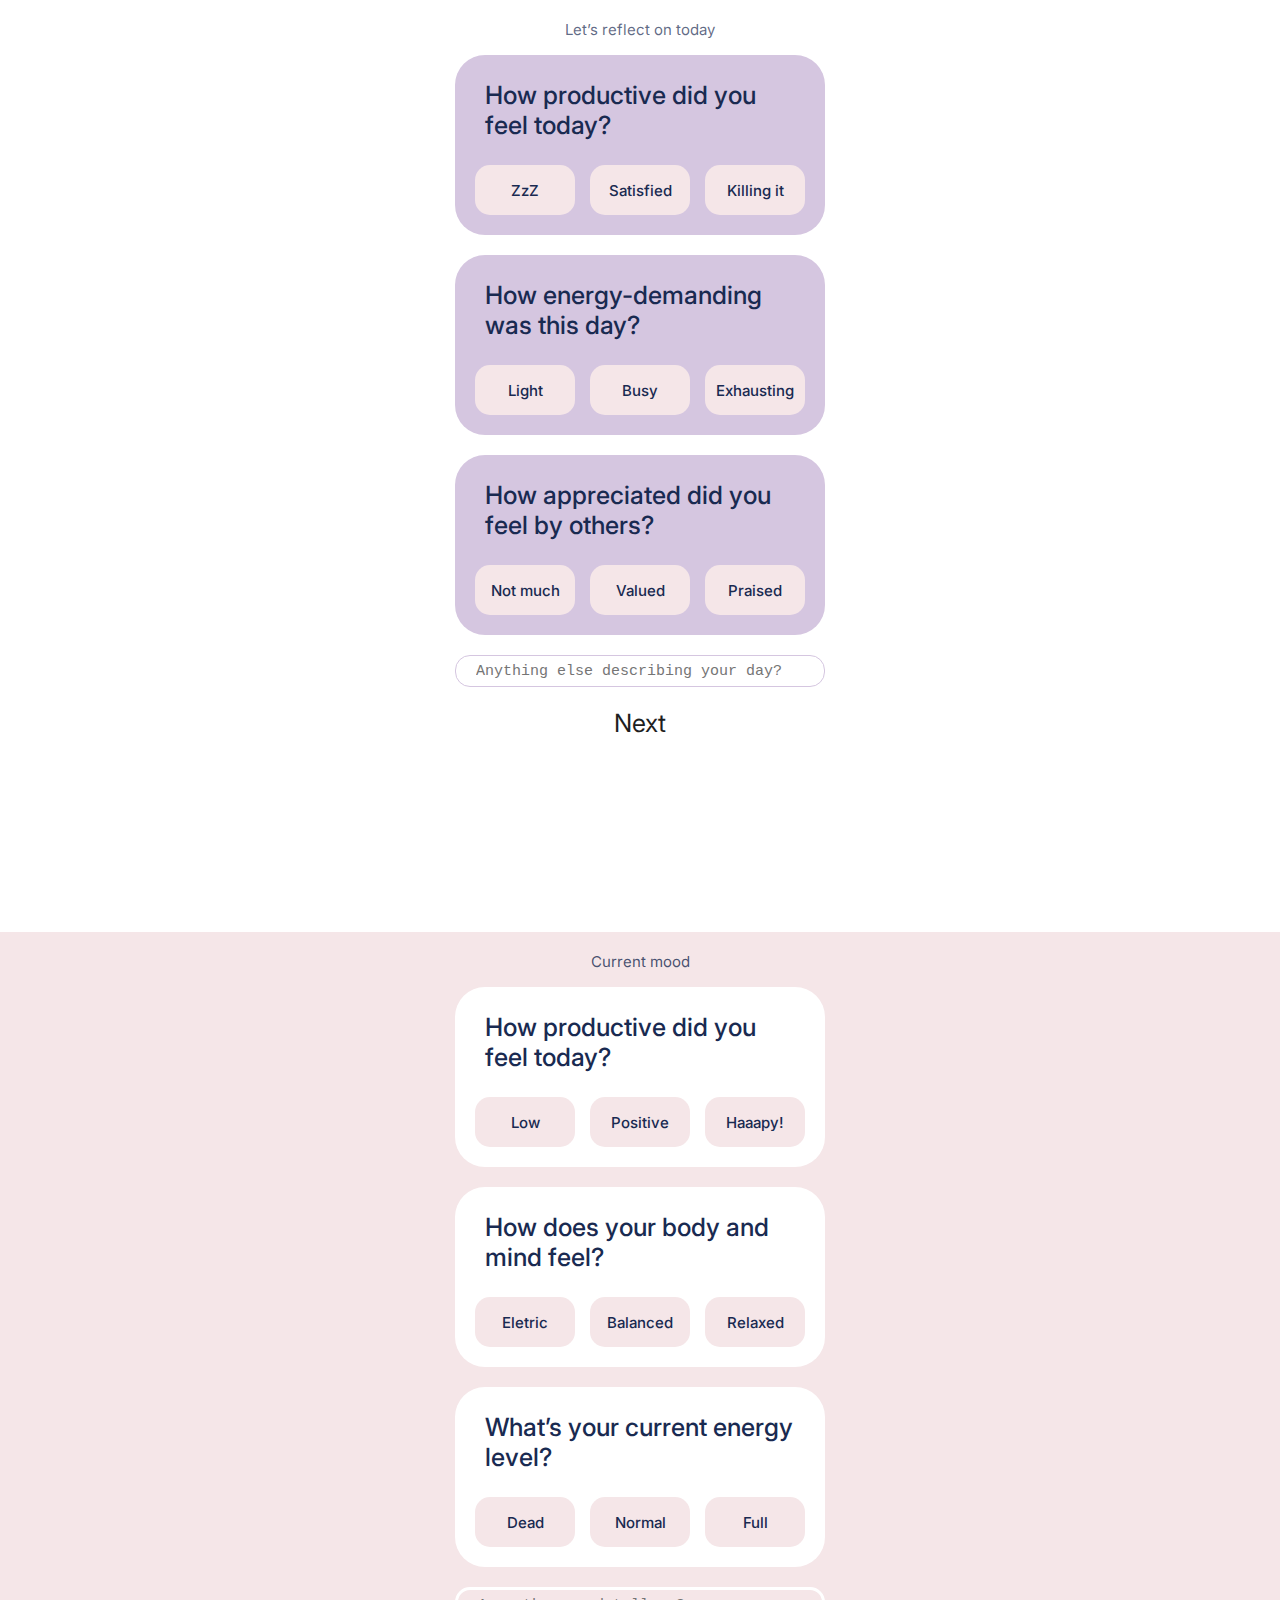
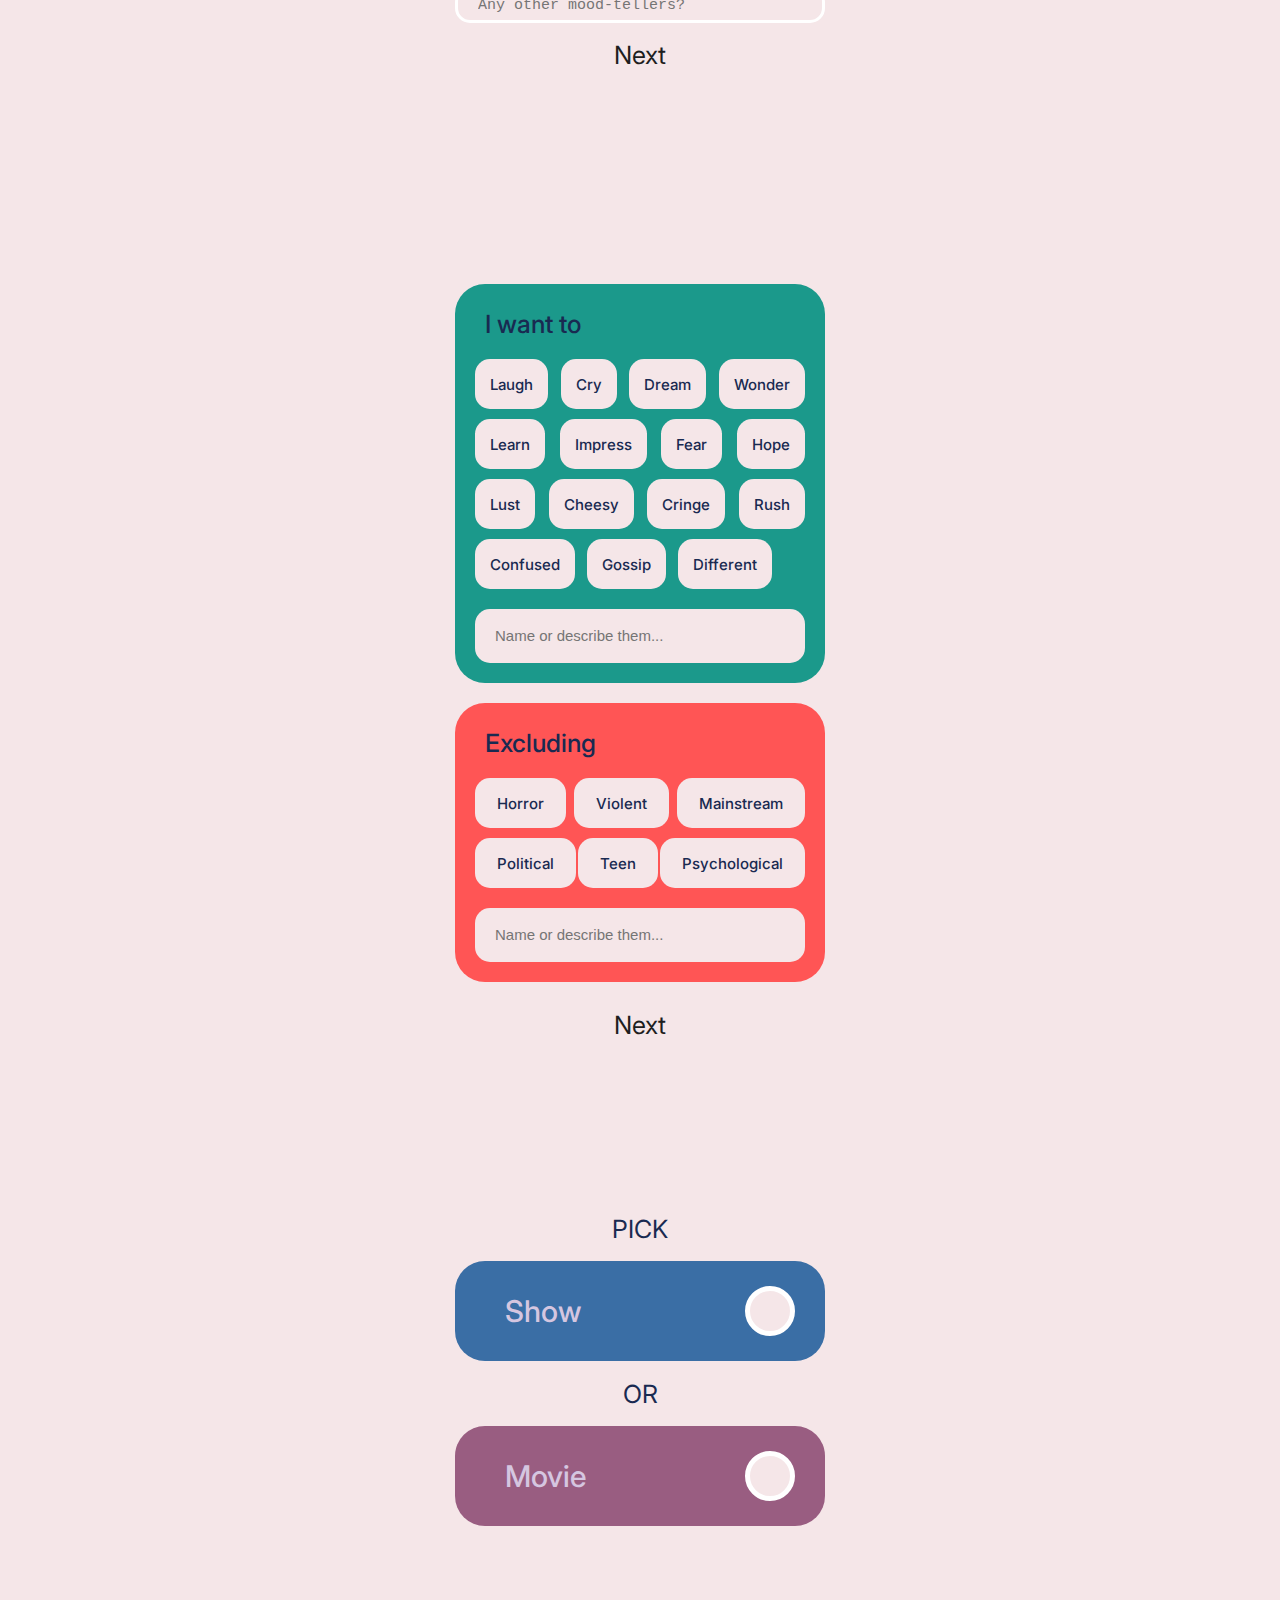
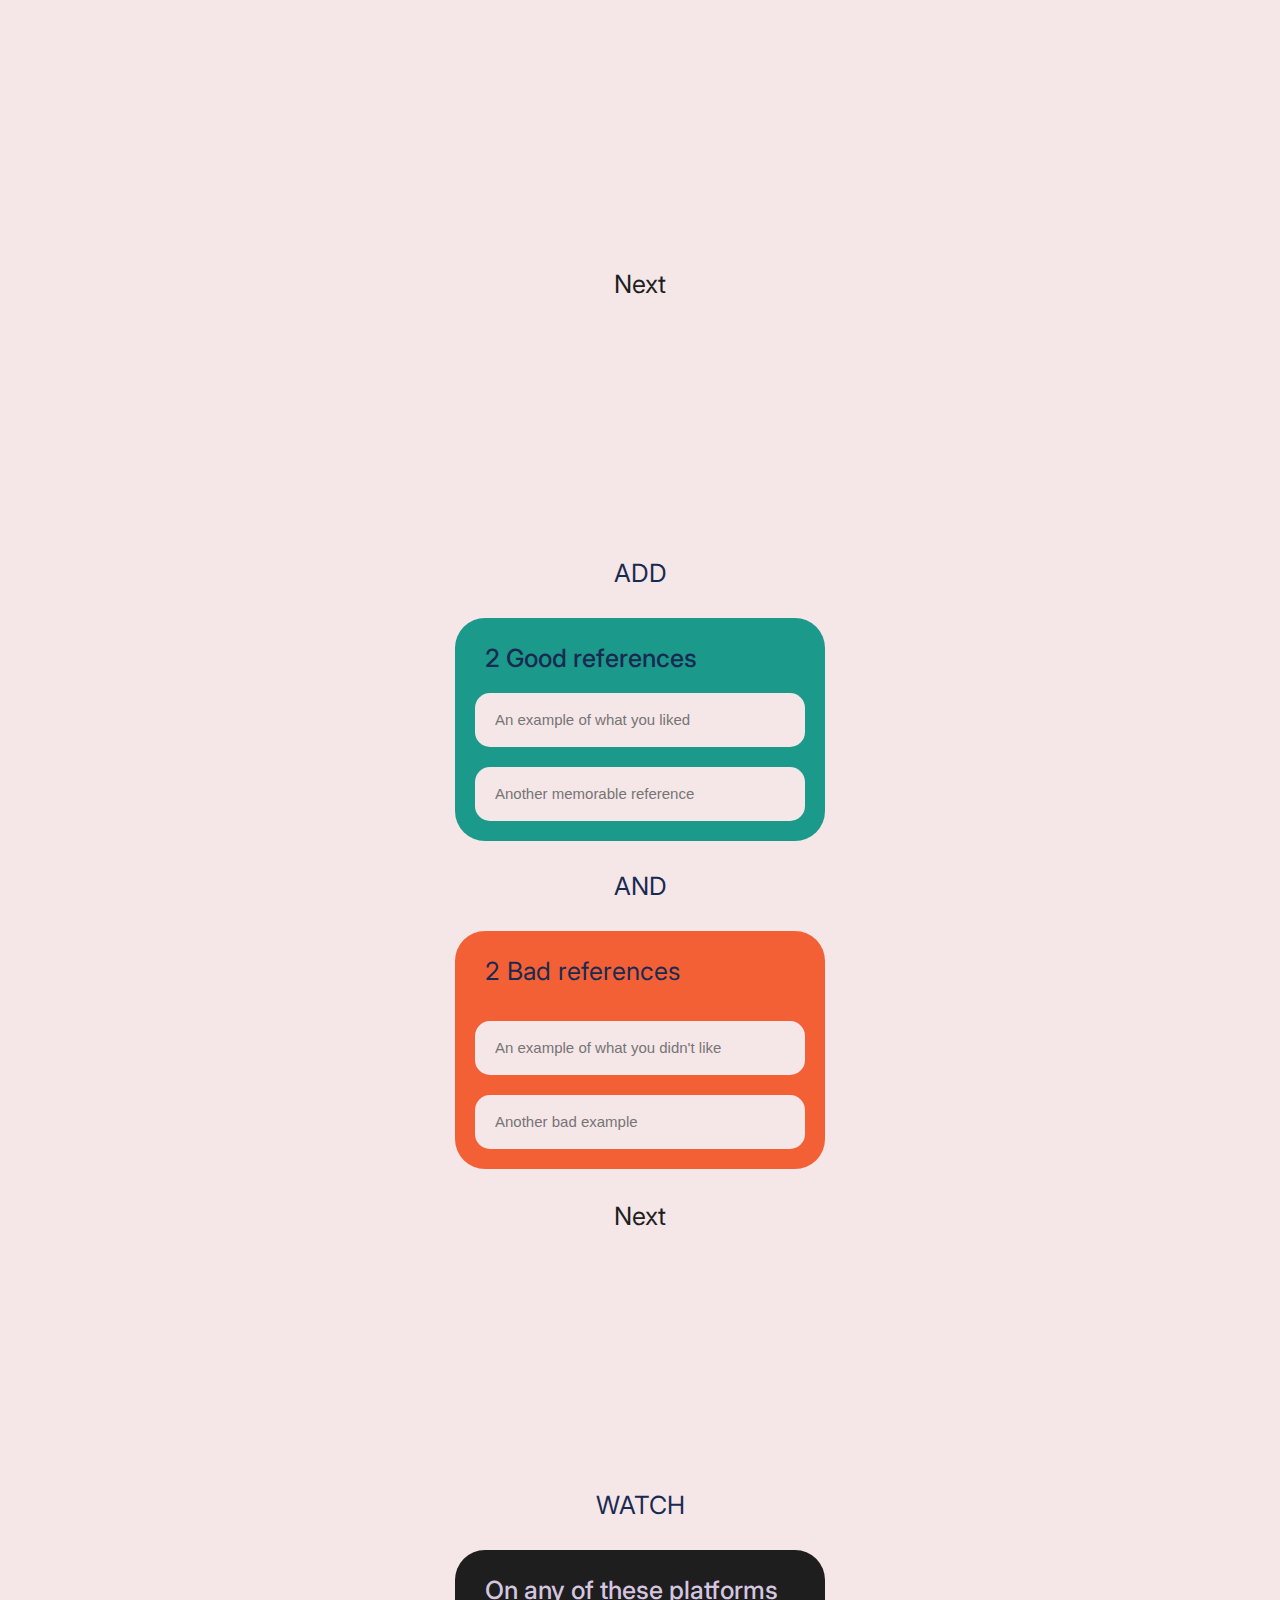
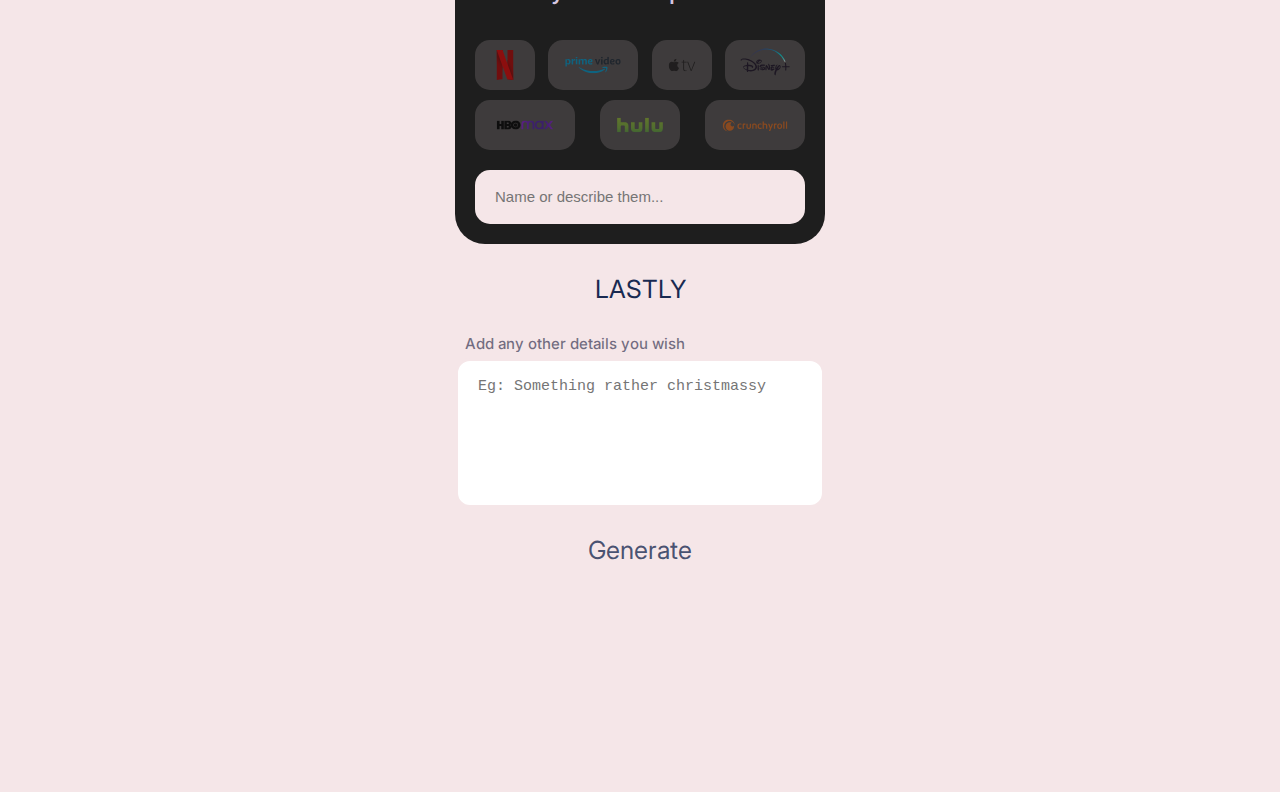
==== es/index.html @ 20874553 "es ver" ====
<!DOCTYPE html>
<html>
<head>
  	<meta charset="utf-8">
  	<meta name="viewport" content="initial-scale=1, width=device-width">
  	
  	<link rel="stylesheet"  href="./index.css" />
  	<link rel="stylesheet" href="https://fonts.googleapis.com/css2?family=Inter:wght@400;500&display=swap" />
  	
  	
  	
</head>
<body>
  	
  	<div class="step1" id="step1" >
    		<div class="topheader">
      			<div class="topheader-child">
      			</div>
      			<div class="slider">
        				<div class="mood">Let’s reflect on today</div>
      			</div>
    		</div>
    		<div class="main">
      			<div class="questioncard1">
        				<div class="question">
          					<div class="questionbutton">How productive did you feel today?</div>
        				</div>
        				<div class="options">
          					<div class="button1-parent">
            						<div class="button1">
              							<div class="text">ZzZ</div>
            						</div>
            						<div class="button1">
              							<div class="text">Satisfied</div>
            						</div>
            						<div class="button1">
              							<div class="text">Killing it</div>
            						</div>
          					</div>
        				</div>
      			</div>
      			<div class="questioncard1">
        				<div class="question">
          					<div class="questionbutton">How energy-demanding was this day?</div>
        				</div>
        				<div class="options">
          					<div class="button1-parent">
            						<div class="button1">
              							<div class="text">Light</div>
            						</div>
            						<div class="button1">
              							<div class="text">Busy</div>
            						</div>
            						<div class="button1">
              							<div class="text">Exhausting</div>
            						</div>
          					</div>
        				</div>
      			</div>
      			<div class="questioncard1">
        				<div class="question">
          					<div class="questionbutton">How appreciated did you feel by others?</div>
        				</div>
        				<div class="options">
          					<div class="button1-parent">
            						<div class="button1">
              							<div class="text">Not much</div>
            						</div>
            						<div class="button1">
              							<div class="text">Valued</div>
            						</div>
            						<div class="button1">
              							<div class="text">Praised</div>
            						</div>
          					</div>
        				</div>
      			</div>
      			<div class="textbox">
					<textarea class="text3" placeholder="Anything else describing your day?"></textarea>
    </div>
    		</div>
    		<div class="next">
      			<div class="next1">Next</div>
    		</div>
  	</div>
			

	<div class="step2" id="step2">
				  <div class="topheader">
						<div class="topheader-child">
						</div>
						<div class="slider">
							  <div class="mood">Current mood</div>
						</div>
				  </div>
				  <div class="main">
						<div class="questioncard2">
							  <div class="question">
									<div class="questionbutton">How productive did you feel today?</div>
							  </div>
							  <div class="options">
									<div class="button1-parent">
										  <div class="button1">
												<div class="text">Low</div>
										  </div>
										  <div class="button1">
												<div class="text">Positive</div>
										  </div>
										  <div class="button1">
												<div class="text">Haaapy!</div>
										  </div>
									</div>
							  </div>
						</div>
						<div class="questioncard2">
							  <div class="question">
									<div class="questionbutton">How does your body and mind feel?</div>
							  </div>
							  <div class="options">
									<div class="button1-parent">
										  <div class="button1">
												<div class="text">Eletric</div>
										  </div>
										  <div class="button1">
												<div class="text">Balanced</div>
										  </div>
										  <div class="button1">
												<div class="text">Relaxed</div>
										  </div>
									</div>
							  </div>
						</div>
						<div class="questioncard2">
							  <div class="question">
									<div class="questionbutton">What’s your current energy level?</div>
							  </div>
							  <div class="options">
									<div class="button1-parent">
										  <div class="button1">
												<div class="text">Dead</div>
										  </div>
										  <div class="button1">
												<div class="text">Normal</div>
										  </div>
										  <div class="button1">
												<div class="text">Full</div>
										  </div>
									</div>
							  </div>
						</div>
						<div class="textbox2">
							<textarea class="text3" placeholder="Any other mood-tellers?"></textarea>
						</div>
								</div>
								<div class="next">
									  <div class="next1">Next</div>
								</div>
						  </div>

				  
 <div class="step3" id="step3">
						
						<div class="main">
							  <div class="labelcard">
									<div class="question">
										  <div class="tagstitle">I want to</div>
									</div>
									<div class="options">
										  <div class="labels">
												<div class="row1">
													  <div class="tag">
															<div class="text">Laugh</div>
													  </div>
													  <div class="tag">
															<div class="text">Cry</div>
													  </div>
													  <div class="tag">
															<div class="text">Dream</div>
													  </div>
													  <div class="tag">
															<div class="text">Wonder</div>
													  </div>
												</div>
												<div class="row1">
													  <div class="tag">
															<div class="text">Learn</div>
													  </div>
													  <div class="tag">
															<div class="text">Impress</div>
													  </div>
													  <div class="tag">
															<div class="text">Fear</div>
													  </div>
													  <div class="tag">
															<div class="text">Hope</div>
													  </div>
												</div>
												<div class="row1">
													  <div class="tag">
															<div class="text">Lust</div>
													  </div>
													  <div class="tag">
															<div class="text">Cheesy</div>
													  </div>
													  <div class="tag">
															<div class="text">Cringe</div>
													  </div>
													  <div class="tag">
															<div class="text">Rush</div>
													  </div>
												</div>
												<div class="row4">
													  <div class="tag">
															<div class="text">Confused</div>
													  </div>
													  <div class="tag">
															<div class="text">Gossip</div>
													  </div>
													  <div class="tag">
															<div class="text">Different</div>
													  </div>
												</div>
										  </div>
										  <div class="textbox3">
												<div class="r11">
													<input class="text3" type="text" placeholder="Name or describe them...">
												
												</div>
										  </div>
									</div>
							  </div>
							  <div class="labelcardexcluding">
									<div class="question">
										  <div class="tagstitle">Excluding</div>
									</div>
									<div class="options">
										  <div class="labels">
												<div class="row1">
													  <div class="tag2">
															<div class="text">Horror</div>
													  </div>
													  <div class="tag2">
															<div class="text">Violent</div>
													  </div>
													  <div class="tag2">
															<div class="text">Mainstream</div>
													  </div>
												</div>
												<div class="row1">
													  <div class="tag2">
															<div class="text">Political</div>
													  </div>
													  <div class="tag2">
															<div class="text">Teen</div>
													  </div>
													  <div class="tag2">
															<div class="text">Psychological</div>
													  </div>
												</div>
										  </div>
										  <div class="textbox3">
												<div class="r11">
													<input class="text3" type="text" placeholder="Name or describe them...">
												</div>
										  </div>
									</div>
							  </div>
						</div>
						<div class="next">
							  <div class="next1">Next</div>
						</div>
				  </div>
<div class="step4" id="step4" >
							 
							  <div class="main">
									<div class="pick">
										  <div class="pick1">PICK</div>
									</div>
									<div class="radiocard">
										  <div class="question">
												<div class="show-wrapper">
													  <div class="show">Show</div>
												</div>
												<div class="radio-show">
												</div>
										  </div>
										  <div class="options-show">
												<div class="labels">
													  <div class="tag-parent">
															<div class="tag">
																  <div class="text">~20 min episodes</div>
															</div>
															<div class="tag">
																  <div class="text">miniseries</div>
															</div>
															<div class="tag">
																  <div class="text">new</div>
															</div>
													  </div>
													  <div class="tag-parent">
															<div class="tag">
																  <div class="text">+3 seasons</div>
															</div>
															<div class="tag">
																  <div class="text">ended</div>
															</div>
															<div class="tag">
																  <div class="text">~1h episodes</div>
															</div>
													  </div>
												</div>
												
												<div class="textbox3">
													  <div class="r11">
														<input class="text3" type="text" placeholder="Other Show characteristics...">
													  </div>
												</div>
										  </div>
									</div>
									<div class="pick">
										  <div class="pick1">OR</div>
									</div>
									<div class="radiocard1">
										  <div class="question">
												<div class="show-wrapper">
													  <div class="show">Movie</div>
												</div>
												<div class="radio-movie">
												</div>
										  </div>
										  <div class="options-movie">
												<div class="labels">
													  <div class="tag-parent">
															<div class="tag">
																  <div class="text">~1h</div>
															</div>
															<div class="tag">
																  <div class="text">~2h</div>
															</div>
															<div class="tag">
																  <div class="text">Blockbuster</div>
															</div>
															<div class="tag">
																  <div class="text">Award</div>
															</div>
													  </div>
													  <div class="tag-parent">
															<div class="tag">
																  <div class="text">New</div>
															</div>
															<div class="tag">
																  <div class="text">Theatre</div>
															</div>
															<div class="tag">
																  <div class="text">Indie</div>
															</div>
															<div class="tag">
																  <div class="text">Animation</div>
															</div>
													  </div>
												</div>
												<div class="textbox3">
													  <div class="r11">
														<input class="text3" type="text" placeholder="Other Movie characteristics...">
													  </div>
												</div>
										  </div>
									</div>
							  </div>
							  <div class="next">
								<div class="next1">Next</div>
						  </div>
						</div>
						
 <div class="step5" id="step5" >
									
									<div class="main">
										  <div class="and">
												<div class="add">ADD</div>
										  </div>
										  <div class="labelcard">
												<div class="question">
													  <div class="good-references">2 Good references</div>
												</div>
												<div class="options">
													  <div class="textbox3">
															<div class="r11">
																<input class="text3" type="text" placeholder="An example of what you liked">
															</div>
													  </div>
													  <div class="textbox3">
															<div class="r11">
																<input class="text3" type="text" placeholder="Another memorable reference">
															</div>
													  </div>
												</div>
										  </div>
										  <div class="and">
												<div class="add">AND</div>
										  </div>
										  <div class="labelcard1">
												<div class="question">
													  <div class="bad-references">2 Bad references</div>
												</div>
												<div class="options">
													  <div class="textbox3">
															<div class="r11">
																<input class="text3" type="text" placeholder="An example of what you didn't like">
															</div>
													  </div>
													  <div class="textbox3">
															<div class="r11">
																<input class="text3" type="text" placeholder="Another bad example">
															</div>
													  </div>
												</div>
										  </div>
									</div>
									<div class="next">
										  <div class="next1">Next</div>
									</div>
							  </div>

									
									<div class="step6" id="step6" >
										  
										  <div class="main">
												<div class="watch">
													  <div class="lastly">WATCH</div>
												</div>
												<div class="labelcardplatform">
													  <div class="question">
															<div class="on-any-of">On any of these platforms</div>
													  </div>
													  <div class="options">
															<div class="labels">
																  <div class="row1">
																		<div class="tagplatform">
																			  <img class="netflix-logo-icon-1" alt="netflix" src="./components/netflix-logo-icon1.svg">
																			  
																		</div>
																		<div class="tagplatform">
																			  <img class="amazon-prime-video-1-1-icon" alt="amazon prime video" src="./components/amazon-prime-video-1.svg">
																			  
																		</div>
																		<div class="tagplatform">
																			  <img class="apple-tv-1-icon" alt="apple tv" src="./components/apple-tv1.svg">
																			  
																		</div>
																		<div class="tagplatform">
																			  <img class="disney-1-1-icon" alt="disney +" src="./components/disney--1.svg">
																			  
																		</div>
																  </div>
																  <div class="row1">
																		<div class="tagplatform">
																			  <img class="hbo-max-logo-1-1-icon" alt="hbo max" src="./components/hbo-max-logo-1.svg">
																			  
																		</div>
																		<div class="tagplatform">
																			  <img class="hulu-1-icon" alt="hulu" src="./components/hulu1.svg">
																			  
																		</div>
																		<div class="tagplatform">
																			  <img class="crunchyroll-1-1-icon" alt="crunchyroll" src="./components/crunchyroll-11.svg">
																			  
																		</div>
																  </div>
															</div>
															<div class="textbox3">
																  <div class="r11">
																	<input class="text3" type="text" placeholder="Name or describe them...">
																  </div>
															</div>
													  </div>
												</div>
												<div class="watch">
													  <div class="lastly">LASTLY</div>
												</div>
												<div class="openbox">
													  <div class="add-any-other-details-you-wish-wrapper">
															<div class="on-any-of">Add any other details you wish</div>
													  </div>
													  <div class="textboxplatform">
														<textarea class="text3" placeholder="Eg: Something rather christmassy but not childish..."></textarea>
    </div>
												</div>
										  </div>
										  <div class="gen">
												<div class="generate">Generate</div>
										  </div>
									</div>

										  
										  <div class="step7" id="step7" >
												<div class="next">
													  <div class="restart">Restart</div>
												</div>
												<div class="mainresult">
													<div class="resultcard1">
														<div class="titlelabel">
															<div class="titletext1">Loading...</div>
															<div class="delete">
																<div class="delete-x">X</div>
															</div>
														</div>
														<div class="contentresult">
															<!-- Your content here -->
															<div class="options">
																<div class="textboxresult">
																	<div class="summary">
																		<div class="summarytext1">
																			Loading...
																		</div>
																	</div>
																</div>
															</div>
															<div class="keepandnext-parent">
																<div class="keepandnext">
																	<div class="keep-next">Keep & Next</div>
																</div>
																<div class="deleteandnext">
																	<div class="delete-next">Discard & Next</div>
																</div>
															</div>
														</div>
													</div>
													  <div class="resultcard1">
														<div class="titlelabel">
															<div class="titletext2">The Office</div>
															<div class="delete">
																<div class="delete-x">X</div>
															</div>
														</div>
														<div class="contentresult">
															<!-- Your content here -->
															<div class="options">
																<div class="textboxresult">
																	<div class="summary">
																		<div class="summarytext2">
																			If you enjoy character-driven comedy with awkward humor, *The Office* is for you. With its eccentric boss, quirky coworkers, and relatable office antics, it blends cringeworthy moments with heartwarming relationships, perfect for fans of dry, witty humor.
																		</div>
																	</div>
																</div>
															</div>
															<div class="keepandnext-parent">
																<div class="keepandnext">
																	<div class="keep-next">Keep & Next</div>
																</div>
																<div class="deleteandnext">
																	<div class="delete-next">Discard & Next</div>
																</div>
															</div>
														</div>
													</div>
													
													<div class="resultcard1">
														<div class="titlelabel">
															<div class="titletext3">The Office</div>
															<div class="delete">
																<div class="delete-x">X</div>
															</div>
														</div>
														<div class="contentresult">
															<!-- Your content here -->
															<div class="options">
																<div class="textboxresult">
																	<div class="summary">
																		<div class="summarytext3">
																			If you enjoy character-driven comedy with awkward humor, *The Office* is for you. With its eccentric boss, quirky coworkers, and relatable office antics, it blends cringeworthy moments with heartwarming relationships, perfect for fans of dry, witty humor.
																		</div>
																	</div>
																</div>
															</div>
															<div class="keepandnext-parent">
																<div class="keepandnext">
																	<div class="keep-next">Keep & Next</div>
																</div>
																<div class="deleteandnext">
																	<div class="delete-next">Discard & Next</div>
																</div>
															</div>
														</div>
													</div>
													
													<div class="resultcard1">
														<div class="titlelabel">
															<div class="titletext4">The Office</div>
															<div class="delete">
																<div class="delete-x">X</div>
															</div>
														</div>
														<div class="contentresult">
															<!-- Your content here -->
															<div class="options">
																<div class="textboxresult">
																	<div class="summary">
																		<div class="summarytext5">
																			If you enjoy character-driven comedy with awkward humor, *The Office* is for you. With its eccentric boss, quirky coworkers, and relatable office antics, it blends cringeworthy moments with heartwarming relationships, perfect for fans of dry, witty humor.
																		</div>
																	</div>
																</div>
															</div>
															<div class="keepandnext-parent">
																<div class="keepandnext">
																	<div class="keep-next">Keep & Next</div>
																</div>
																<div class="deleteandnext">
																	<div class="delete-next">Discard & Next</div>
																</div>
															</div>
														</div>
													</div>
													
													<div class="resultcard1">
														<div class="titlelabel">
															<div class="titletext6">The Office</div>
															<div class="delete">
																<div class="delete-x">X</div>
															</div>
														</div>
														<div class="contentresult">
															<!-- Your content here -->
															<div class="options">
																<div class="textboxresult">
																	<div class="summary">
																		<div class="summarytext6">
																			If you enjoy character-driven comedy with awkward humor, *The Office* is for you. With its eccentric boss, quirky coworkers, and relatable office antics, it blends cringeworthy moments with heartwarming relationships, perfect for fans of dry, witty humor.
																		</div>
																	</div>
																</div>
															</div>
															<div class="keepandnext-parent">
																<div class="keepandnext">
																	<div class="keep-next">Keep & Next</div>
																</div>
																<div class="deleteandnext">
																	<div class="delete-next">Discard & Next</div>
																</div>
															</div>
														</div>
													</div>
													
										  
										  
										  
										  
									
			 <!-- Display captured inputs -->
				
									
							  
							  
			 <script>
				let selectedText = ''; // Variable to store the user's last choice
				
				// Get all buttons with the class 'button1'
				const buttonscapture = document.querySelectorAll('.button1');
				
				// Loop through each button and add a click event listener
				buttonscapture.forEach(button => {
					button.addEventListener('click', function() {
						// Capture the text inside the 'text' div of the clicked button
						selectedText = button.querySelector('.text').innerText;
		
						// Provide immediate feedback (optional)
						console.log(`Button clicked: ${selectedText}`);
					});
				});
		
				// Add event listener for the "Generate" button (id="generate")
				document.getElementById('generate').addEventListener('click', function() {
					// Display the captured text when the user clicks "Generate"
					if (selectedText) {
						document.getElementById('capturedText').innerText = `You selected: ${selectedText}`;
						console.log(`User submitted: ${selectedText}`);
					} else {
						document.getElementById('capturedText').innerText = `No selection made.`;
					}
				});
			</script>						  
</body>
<script src="./index.js">
	</script>
  
  
</html>
---- es/index.css ----
.topheader-child {
    align-self: stretch;
    position: relative;
    height: 0px;
}
.mood {
    position: relative;
    line-height: 20px;
}
.slider {
    align-self: stretch;
    display: flex;
    flex-direction: column;
    align-items: center;
    justify-content: center;
}
.topheader {
    align-self: stretch;
    display: flex;
    flex-direction: column;
    align-items: flex-start;
    justify-content: flex-start;
    gap: 0px;
    font-size: 15px;
}
.questionbutton {
    flex: 1;
    position: relative;
    font-weight: 500;
}
.question {
    align-self: stretch;
    display: flex;
    flex-direction: row;
    align-items: center;
    justify-content: flex-start;
    padding: 0px 10px;
}
.text {
    position: relative;
    font-weight: 500;
}
.button1 {
    width: 100px;
    border-radius: 15px;
    background-color: #f9f8fd;
    height: 50px;
    display: flex;
    flex-direction: row;
    align-items: center;
    justify-content: center;
    padding: 5px;
    box-sizing: border-box;
}

.text {
    position: relative;
    font-weight: 500;
}
.button1.property-1active {
    width: 100px;
    position: relative;
    border-radius: 15px;
    background-color: #192a51;
    height: 50px;
    display: flex;
    flex-direction: row;
    align-items: center;
    justify-content: center;
    padding: 5px;
    box-sizing: border-box;
    text-align: left;
    font-size: 15px;
    color: #f9f8fd;
    font-family: Inter;
}


.button1-parent {
    align-self: stretch;
    display: flex;
    flex-direction: row;
    align-items: flex-start;
    justify-content: space-between;
}

.questioncard1 {
    width: 370px;
    border-radius: 30px;
    background-color: #d5c6e0;
    height: 180px;
    display: flex;
    flex-direction: column;
    align-items: center;
    justify-content: center;
    padding: 0px 20px;
    box-sizing: border-box;
    gap: 20px;
}
.textbox {
    width: 370px;
    border-radius: 15px;
    border: 1.5px solid #d5c6e0;
    box-sizing: border-box;
    display: flex;
    flex-direction: row;
    align-items: center;
    justify-content: flex-start;
    padding: 5px 20px;
    font-size: 15px;
    color: rgba(25, 42, 81, 0.7);
}

.textbox.property-1active {
    width: 100%;
    position: relative;
    border-radius: 15px;
    border: 1.5px solid #192a51;
    box-sizing: border-box;
    display: flex;
    flex-direction: row;
    align-items: center;
    justify-content: flex-start;
    padding: 15px 20px;
    text-align: left;
    font-size: 15px;
    color: #192a51;
    font-family: Inter;
}

.main {
    align-self: stretch;
    display: flex;
    flex-direction: column;
    align-items: center;
    justify-content: flex-start;
    gap: 20px;
    min-height: 650px;
    color: #192a51;
}
.next1 {
    align-self: stretch;
    position: relative;
    display: flex;
    align-items: center;
    justify-content: center;
    height: 25px;
    flex-shrink: 0;
}
.next {
    align-self: stretch;
    height: 25px;
    display: flex;
    flex-direction: column;
    align-items: center;
    justify-content: center;
    text-align: center;
    color: #1e1e1e;
}
.step1 {
    width: 100%;
    position: relative;
    background-color: #fff;
    height: 932px;
    overflow: hidden;
    flex-shrink: 0;
    display: flex;
    flex-direction: column;
    align-items: center;
    justify-content: flex-start;
    padding: 20px;
    box-sizing: border-box;
    gap: 5px;
    text-align: left;
    font-size: 25px;
    color: rgba(25, 42, 81, 0.7);
    font-family: Inter;
}

.slider {
    align-self: stretch;
    display: flex;
    flex-direction: column;
    align-items: center;
    justify-content: center;
}
.topheader {
    align-self: stretch;
    display: flex;
    flex-direction: column;
    align-items: flex-start;
    justify-content: flex-start;
    gap: 0px;
    font-size: 15px;
}
.questionbutton {
    flex: 1;
    position: relative;
    font-weight: 500;
}
.question {
    align-self: stretch;
    display: flex;
    flex-direction: row;
    align-items: center;
    justify-content: flex-start;
    padding: 0px 10px;
}
.text {
    position: relative;
    font-weight: 500;
}
.button1 {
    width: 100px;
    border-radius: 15px;
    background-color: #f5e6e8;
    height: 50px;
    display: flex;
    flex-direction: row;
    align-items: center;
    justify-content: center;
    padding: 5px;
    box-sizing: border-box;
}
.button1-parent {
    align-self: stretch;
    display: flex;
    flex-direction: row;
    align-items: flex-start;
    justify-content: space-between;
}
.options {
    align-self: stretch;
    display: flex;
    flex-direction: column;
    align-items: center;
    justify-content: flex-start;
    font-size: 15px;
    color: #1e1e1e;
}
.questioncard2 {
    width: 370px;
    border-radius: 30px;
    background-color: #fff;
    height: 180px;
    display: flex;
    flex-direction: column;
    align-items: center;
    justify-content: center;
    padding: 0px 20px;
    box-sizing: border-box;
    gap: 20px;
}
.textbox2 {
    width: 370px;
    border-radius: 15px;
    border: 3px solid #fff;
    box-sizing: border-box;
    display: flex;
    flex-direction: row;
    align-items: center;
    justify-content: flex-start;
    padding: 5px 20px;
    font-size: 15px;
    color: rgba(25, 42, 81, 0.8);
}


.step2 {
    width: 100%;
    position: relative;
    background-color: #f5e6e8;
    height: 932px;
    overflow: hidden;
    flex-shrink: 0;
    display: flex;
    flex-direction: column;
    align-items: center;
    justify-content: flex-start;
    padding: 20px;
    box-sizing: border-box;
    gap: 5px;
    text-align: left;
    font-size: 25px;
    width: 100%;
    position: relative;
    color: rgba(25, 42, 81, 0.8);
    font-family: Inter;
}

.topheader {
    align-self: stretch;
    height: 50px;
    display: flex;
    flex-direction: column;
    align-items: flex-start;
    justify-content: flex-start;
}
.tagstitle {
    flex: 1;
    position: relative;
    font-weight: 500;
}

.text3 {
    flex: 1;
    font-weight: 500;
    border: none; /* Remove border */
    background-color: transparent; /* Match background to container */
    padding: 0; /* Adjust padding */
    font-size: inherit; /* Inherit font size */
    color: inherit; /* Inherit text color */
    outline: none; /* Remove outline on focus */
    resize: none; /* Disable manual resizing */
    width: 100%; /* Full container width */
    height: 20px; /* Make textarea take full height */
    line-height: 1.5; /* Adjust line height */
    white-space: pre-wrap; /* Ensure text wraps */
    overflow: hidden; /* Hide scrollbars */
}
.question {
    align-self: stretch;
    display: flex;
    flex-direction: row;
    align-items: flex-start;
    justify-content: flex-start;
    padding: 5px 10px;
}
.cry {
    position: relative;
    font-weight: 500;
}
.tag {
    border-radius: 15px;
    background-color: #f5e6e8;
    height: 50px;
    display: flex;
    flex-direction: row;
    align-items: center;
    justify-content: center;
    padding: 5px 15px;
    box-sizing: border-box;
}

.cry {
    position: relative;
    font-weight: 500;
}
.tag.property-1active {
    position: relative;
    border-radius: 15px;
    background-color: #1d1128;
    height: 50px;
    display: flex;
    flex-direction: row;
    align-items: center;
    justify-content: center;
    padding: 5px 15px;
    box-sizing: border-box;
    text-align: left;
    font-size: 15px;
    color: #d5c6e0;
    font-family: Inter;
}

.row1 {
    align-self: stretch;
    display: flex;
    flex-direction: row;
    align-items: flex-start;
    justify-content: space-between;
}
.row4 {
    align-self: stretch;
    display: flex;
    flex-direction: row;
    align-items: flex-start;
    justify-content: flex-start;
    gap: 12px;
}
.labels {
    align-self: stretch;
    display: flex;
    flex-direction: column;
    align-items: flex-start;
    justify-content: flex-start;
    gap: 10px;
}
.r11 {
    flex: 1;
    border-radius: 15px;
    background-color: #f5e6e8;
    display: flex;
    flex-direction: row;
    align-items: center;
    justify-content: flex-start;
    padding: 17px 20px;
}
.textbox3 {
    width: 330px;
    display: flex;
    flex-direction: row;
    align-items: flex-start;
    justify-content: flex-start;
    color: #192a51;
}

.options {
    align-self: stretch;
    display: flex;
    flex-direction: column;
    align-items: center;
    justify-content: flex-start;
    gap: 30px;
    font-size: 15px;
    color: #1e1e1e;
}
.labelcard {
    width: 370px;
    border-radius: 30px;
    background-color: #5941a9;
    display: flex;
    flex-direction: column;
    align-items: center;
    justify-content: flex-start;
    padding: 20px;
    box-sizing: border-box;
    gap: 30px;
}

.tag2 {
    border-radius: 15px;
    background-color: #f5e6e8;
    height: 50px;
    display: flex;
    flex-direction: row;
    align-items: center;
    justify-content: center;
    padding: 5px 22px;
    box-sizing: border-box;
}

.tag2.property-1active {
    position: relative;
    border-radius: 15px;
    background-color: #1d1128;
    height: 50px;
    display: flex;
    flex-direction: row;
    align-items: center;
    justify-content: center;
    padding: 5px 22px;
    box-sizing: border-box;
    text-align: left;
    font-size: 15px;
    color: #d5c6e0;
    font-family: Inter;
}

.labelcard1 {
    width: 370px;
    border-radius: 30px;
    background-color: #ff5555;
    display: flex;
    flex-direction: column;
    align-items: center;
    justify-content: flex-start;
    padding: 20px;
    box-sizing: border-box;
    gap: 30px;
}

.labelcardexcluding {
    width: 370px;
    border-radius: 30px;
    background-color: #ff5555;
    display: flex;
    flex-direction: column;
    align-items: center;
    justify-content: flex-start;
    padding: 20px;
    box-sizing: border-box;
    gap: 15px;
}


.step3 {
    width: 100%;
    position: relative;
    background-color: #f5e6e8;
    height: 932px;
    overflow: hidden;
    flex-shrink: 0;
    display: flex;
    flex-direction: column;
    align-items: center;
    justify-content: flex-start;
    padding: 20px;
    box-sizing: border-box;
    gap: 30px;
    text-align: left;
    font-size: 25px;
    width: 100%;
    position: relative;
    color: rgba(25, 42, 81, 0.8);
    font-family: Inter;
}

.topheader {
    align-self: stretch;
    height: 50px;
    display: flex;
    flex-direction: column;
    align-items: center;
    justify-content: flex-start;
}
.pick1 {
    align-self: stretch;
    position: relative;
    display: flex;
    align-items: center;
    justify-content: center;
    height: 25px;
    flex-shrink: 0;
}
.pick {
    align-self: stretch;
    height: 25px;
    display: flex;
    flex-direction: column;
    align-items: center;
    justify-content: center;
}
.show {
    flex: 1;
    position: relative;
    font-weight: 500;
}
.show-wrapper {
    align-self: stretch;
    flex: 1;
    display: flex;
    flex-direction: row;
    align-items: center;
    justify-content: center;
    padding: 0px 20px;
}

.radio-show-clicked {
    width: 50px;
    border-radius: 360px;
    background-color: #17183b;
    border: 5px solid #fff;
    box-sizing: border-box;
    height: 50px;
}

.radio-show {
    width: 50px;
    position: relative;
    border-radius: 360px;
    background-color: #f5e6e8;
    border: 5px solid #fff;
    box-sizing: border-box;
    height: 50px;
    }
    
    .radio-movie {
        width: 50px;
        position: relative;
        border-radius: 360px;
        background-color: #f5e6e8;
        border: 5px solid #fff;
        box-sizing: border-box;
        height: 50px;
        }
    
.radio-movie-clicked {
    width: 50px;
    border-radius: 360px;
    background-color: #17183b;
    border: 5px solid #fff;
    box-sizing: border-box;
    height: 50px;
}
.radio {
    width: 50px;
    position: relative;
    border-radius: 360px;
    background-color: #f5e6e8;
    border: 5px solid #fff;
    box-sizing: border-box;
    height: 50px;
    }



.options-show {
    align-self: center;
    display: flex;
    flex-direction: column;
    align-items: center;
    justify-content: flex-start;
    font-size: 15px;
    color: #1e1e1e;
    gap: 20px;
    
}




.options-movie {
    align-self: stretch;
    display: flex;
    flex-direction: column;
    align-items: center;
    justify-content: flex-start;
    font-size: 15px;
    color: #1e1e1e;
    gap: 20px
}
    
.options-show, .options-movie {
    display: none;
}

.question {
    align-self: stretch;
    display: flex;
    flex-direction: row;
    align-items: flex-start;
    justify-content: flex-start;
    padding: 5px 0px;
}
.text {
    position: relative;
    font-weight: 500;
}
.tag {
    border-radius: 15px;
    background-color: #f5e6e8;
    height: 50px;
    display: flex;
    flex-direction: row;
    align-items: center;
    justify-content: center;
    padding: 5px 15px;
    box-sizing: border-box;
}
.tag-parent {
    align-self: stretch;
    display: flex;
    flex-direction: row;
    align-items: flex-start;
    justify-content: space-between;
}
.labels {
    align-self: stretch;
    display: flex;
    flex-direction: column;
    align-items: flex-start;
    justify-content: flex-start;
    gap: 10px;
}
.r11 {
    flex: 1;
    border-radius: 15px;
    background-color: #f5e6e8;
    display: flex;
    flex-direction: row;
    align-items: center;
    justify-content: flex-start;
    padding: 17px 20px;
}

.options {
    align-self: stretch;
    display: flex;
    flex-direction: column;
    align-items: center;
    justify-content: flex-start;
    gap: 30px;
    font-size: 15px;
    color: #1e1e1e;
}
.radiocard {
    width: 370px;
    border-radius: 30px;
    background-color: #3a6ea5;
    display: flex;
    flex-direction: column;
    align-items: center;
    justify-content: flex-start;
    padding: 20px;
    box-sizing: border-box;
    gap: 15px;
    text-align: left;
    font-size: 30px;
    color: #d5c6e0;
}
.radiocard1 {
    width: 370px;
    border-radius: 30px;
    background: linear-gradient(#995d81, #995d81), rgba(153, 93, 129, 0.5);
    display: flex;
    flex-direction: column;
    align-items: center;
    justify-content: flex-start;
    padding: 20px;
    box-sizing: border-box;
    gap: 15px;
    text-align: left;
    font-size: 30px;
    color: #d5c6e0;
}


.step4 {
    width: 100%;
    position: relative;
    background-color: #f5e6e8;
    height: 932px;
    overflow: hidden;
    flex-shrink: 0;
    display: flex;
    flex-direction: column;
    align-items: center;
    justify-content: flex-start;
    padding: 20px;
    box-sizing: border-box;
    gap: 5px;
    text-align: left;
    font-size: 25px;
    width: 100%;
    position: relative;
    color: rgba(25, 42, 81, 0.8);
    font-family: Inter;
}


.topheader {
    align-self: stretch;
    height: 50px;
    display: flex;
    flex-direction: column;
    align-items: center;
    justify-content: flex-start;
}
.add {
    align-self: stretch;
    position: relative;
    display: flex;
    align-items: center;
    justify-content: center;
    height: 50px;
    flex-shrink: 0;
}
.and {
    align-self: stretch;
    height: 50px;
    display: flex;
    flex-direction: column;
    align-items: center;
    justify-content: center;
}
.good-references {
    flex: 1;
    position: relative;
    font-weight: 500;
}
.question {
    align-self: stretch;
    display: flex;
    flex-direction: row;
    align-items: flex-start;
    justify-content: flex-start;
    padding: 5px 10px;
}
.r11 {
    flex: 1;
    border-radius: 15px;
    background-color: #f5e6e8;
    display: flex;
    flex-direction: row;
    align-items: center;
    justify-content: flex-start;
    padding: 17px 20px;
}
.textbox-card {
    width: 330px;
    display: flex;
    flex-direction: row;
    align-items: flex-start;
    justify-content: flex-start;
}
.options {
    align-self: stretch;
    display: flex;
    flex-direction: column;
    align-items: center;
    justify-content: flex-start;
    gap: 15px;
    font-size: 15px;
}
.labelcard {
    width: 370px;
    border-radius: 30px;
    background-color: #1b998b;
    display: flex;
    flex-direction: column;
    align-items: center;
    justify-content: flex-start;
    padding: 20px;
    box-sizing: border-box;
    gap: 15px;
    text-align: left;
    color: #192a51;
}
.labelcard1 {
    width: 370px;
    border-radius: 30px;
    background-color: #f46036;
    display: flex;
    flex-direction: column;
    align-items: center;
    justify-content: flex-start;
    padding: 20px;
    box-sizing: border-box;
    gap: 30px;
    text-align: left;
    color: #192a51;
}

.step5 {
    width: 100%;
    position: relative;
    background-color: #f5e6e8;
    height: 932px;
    overflow: hidden;
    flex-shrink: 0;
    display: flex;
    flex-direction: column;
    align-items: center;
    justify-content: flex-start;
    padding: 20px;
    box-sizing: border-box;
    gap: 5px;
    text-align: left;
    font-size: 25px;
    width: 100%;
    position: relative;
    color: rgba(25, 42, 81, 0.8);
    font-family: Inter;
}

.topheader {
    align-self: stretch;
    height: 30px;
    display: flex;
    flex-direction: column;
    align-items: center;
    justify-content: flex-start;
}
.watch {
    align-self: stretch;
    height: 50px;
    display: flex;
    flex-direction: column;
    align-items: center;
    justify-content: center;
}
.on-any-of {
    flex: 1;
    position: relative;
    font-weight: 500;
}
.question {
    align-self: stretch;
    display: flex;
    flex-direction: row;
    align-items: flex-start;
    justify-content: flex-start;
    padding: 5px 10px;
}
.netflix-logo-icon-1 {
    width: 30px;
    position: relative;
    height: 30px;
    overflow: hidden;
    flex-shrink: 0;
}
.tagplatform-active {
    border-radius: 15px;
    background-color: #f5e6e8;
    height: 50px;
    display: flex;
    flex-direction: row;
    align-items: center;
    justify-content: center;
    padding: 5px 15px;
    box-sizing: border-box;
    
}
.amazon-prime-video-1-1-icon {
    width: 60px;
    position: relative;
    height: 18.5px;
    overflow: hidden;
    flex-shrink: 0;
}
.tagplatform {
    border-radius: 15px;
    background-color: rgba(245, 230, 232, 0.3);
    height: 50px;
    display: flex;
    flex-direction: row;
    align-items: center;
    justify-content: center;
    padding: 5px 15px;
    box-sizing: border-box;
    opacity: 0.5;
}
.apple-tv-1-icon {
    width: 30px;
    position: relative;
    height: 14.2px;
    overflow: hidden;
    flex-shrink: 0;
}
.disney-1-1-icon {
    width: 50px;
    position: relative;
    height: 35.8px;
    overflow: hidden;
    flex-shrink: 0;
}
.row1 {
    align-self: stretch;
    display: flex;
    flex-direction: row;
    align-items: flex-start;
    justify-content: space-between;
}
.hbo-max-logo-1-1-icon {
    width: 70px;
    position: relative;
    height: 10.8px;
    overflow: hidden;
    flex-shrink: 0;
}
.hulu-1-icon {
    width: 50px;
    position: relative;
    height: 16.5px;
    overflow: hidden;
    flex-shrink: 0;
}
.crunchyroll-1-1-icon {
    width: 70px;
    position: relative;
    height: 13px;
    overflow: hidden;
    flex-shrink: 0;
}
.labels {
    align-self: stretch;
    display: flex;
    flex-direction: column;
    align-items: flex-start;
    justify-content: flex-start;
    gap: 10px;
}
.r11 {
    flex: 1;
    border-radius: 15px;
    background-color: #f5e6e8;
    display: flex;
    flex-direction: row;
    align-items: center;
    justify-content: flex-start;
    padding: 17px 20px;
}

.options {
    align-self: stretch;
    display: flex;
    flex-direction: column;
    align-items: center;
    justify-content: flex-start;
    gap: 20px;
    font-size: 15px;
    color: #192a51;
}
.labelcardplatform {
    width: 370px;
    border-radius: 30px;
    background-color: #1e1e1e;
    display: flex;
    flex-direction: column;
    align-items: center;
    justify-content: flex-start;
    padding: 20px;
    box-sizing: border-box;
    gap: 30px;
    text-align: left;
    color: #d5c6e0;
}
.lastly {
    align-self: stretch;
    position: relative;
    display: flex;
    align-items: center;
    justify-content: center;
    height: 50px;
    flex-shrink: 0;
}
.add-any-other-details-you-wish-wrapper {
    align-self: stretch;
    display: flex;
    flex-direction: row;
    align-items: center;
    justify-content: center;
    padding: 0px 10px;
}
.textboxplatform {
    width: 100%;
    position: relative;
    border-radius: 15px;
    background-color: #fff;
    border: 3px solid #f5e6e8;
    box-sizing: border-box;
    display: flex;
    flex-direction: row;
    align-items: flex-start;
    justify-content: center;
    padding: 15px 20px;
    min-height: 150px;
    text-align: left;
    font-size: 15px;
    color: rgba(25, 42, 81, 0.8);
    font-family: Inter;
    }
.openbox {
    width: 370px;
    position: relative;
display: flex;
flex-direction: column;
align-items: center;
justify-content: flex-start;
gap: 5px;
text-align: left;
font-size: 15px;
color: rgba(23, 24, 59, 0.6);
font-family: Inter;
}

.step6 {
    width: 100%;
    position: relative;
    background-color: #f5e6e8;
    height: 932px;
    overflow: hidden;
    flex-shrink: 0;
    display: flex;
    flex-direction: column;
    align-items: center;
    justify-content: flex-start;
    padding: 20px;
    box-sizing: border-box;
    gap: 5px;
    text-align: left;
    font-size: 25px;
    width: 100%;
    position: relative;
    color: rgba(25, 42, 81, 0.8);
    font-family: Inter;
}

.restart {
  	align-self: stretch;
  	position: relative;
  	display: flex;
  	align-items: center;
  	justify-content: center;
  	height: 50px;
  	flex-shrink: 0;
}

.titletext {
  	flex: 1;
  	position: relative;
  	font-weight: 500;
}
.titletext1 {
    flex: 1;
    position: relative;
    font-weight: 500;
}
.titletext2 {
    flex: 1;
    position: relative;
    font-weight: 500;
}
.titletext3 {
    flex: 1;
    position: relative;
    font-weight: 500;
}
.titletext4 {
    flex: 1;
    position: relative;
    font-weight: 500;
}
.titletext5 {
    flex: 1;
    position: relative;
    font-weight: 500;
}
.titletext6 {
    flex: 1;
    position: relative;
    font-weight: 500;
}
.titlelabel {
  	align-self: stretch;
  	display: flex;
  	flex-direction: row;
  	align-items: center;
  	justify-content: flex-start;
}
.summary {
  	flex: 1;
  	border-radius: 15px;
  	background-color: #f5e6e8;
  	display: flex;
  	flex-direction: row;
  	align-items: center;
  	justify-content: flex-start;
  	padding: 17px 20px;
}

.textboxresult {
  	align-self: stretch;
  	display: flex;
  	flex-direction: row;
  	align-items: flex-start;
  	justify-content: flex-start;
}
.options {
  	align-self: stretch;
  	display: flex;
  	flex-direction: column;
  	align-items: center;
  	justify-content: flex-start;
}
.keep-next {
  	position: relative;
  	font-weight: 500;
}
.keepandnext {
  	border-radius: 15px;
  	background-color: #192a51;
  	height: 50px;
  	display: flex;
  	flex-direction: row;
  	align-items: center;
  	justify-content: center;
  	padding: 5px 30px;
  	box-sizing: border-box;
}
.deleteandnext {
  	border-radius: 15px;
  	background-color: #ff5555;
  	height: 50px;
  	display: flex;
  	flex-direction: row;
  	align-items: center;
  	justify-content: center;
  	padding: 5px 30px;
  	box-sizing: border-box;
  	color: #192b51;
}
.keepandnext-parent {
  	align-self: stretch;
  	display: flex;
  	flex-direction: row;
  	align-items: flex-start;
  	justify-content: space-between;
  	color: #d5c6e0;
}
.contentresult {
  	align-self: stretch;
  	display: flex;
  	flex-direction: column;
  	align-items: center;
  	justify-content: flex-start;
  	gap: 30px;
  	font-size: 15px;
  	color: #192a51;
}
.resultcard1 {
  	width: 370px;
  	border-radius: 30px;
  	background-color: #004e98;
  	display: flex;
  	flex-direction: column;
  	align-items: center;
  	justify-content: flex-start;
  	padding: 20px;
  	box-sizing: border-box;
  	gap: 30px;
}
.delete {
  	width: 38px;
  	border-radius: 180px;
  	background-color: #ff5555;
  	display: flex;
  	flex-direction: row;
  	align-items: center;
  	justify-content: center;
  	padding: 10px;
  	box-sizing: border-box;
  	font-size: 15px;
  	color: #192b51;
}

.mainresult {
  	align-self: stretch;
  	display: flex;
  	flex-direction: column;
  	align-items: center;
  	justify-content: flex-start;
  	gap: 30px;
  	min-height: 734px;
  	text-align: left;
  	color: #d5c6e0;
}
.step7 {
    width: 100%;
    position: relative;
    background-color: #f5e6e8;
    height: 932px;
    overflow: hidden;
    flex-shrink: 0;
    display: flex;
    flex-direction: column;
    align-items: center;
    justify-content: flex-start;
    padding: 20px;
    box-sizing: border-box;
    gap: 30px;
    text-align: left;
    font-size: 25px;
    width: 100%;
    position: relative;
    color: rgba(25, 42, 81, 0.8);
    font-family: Inter;
}

.step7 {
    display: none; /* Hidden by default */
}


.resultcard1 .contentresult {
    display: none;
}

.resultcard1:first-of-type .contentresult {
    display: flex;
}

/* Spinning animation */
.spin {
    border: 4px solid rgba(0, 0, 0, 0.1);
    border-left-color: #000;
    border-radius: 50%;
    width: 30px;
    height: 30px;
    animation: spin 8s linear infinite;
    display: inline-block;
}

@keyframes spin {
    from {
        transform: rotate(0deg);
    }
    to {
        transform: rotate(360deg);
    }
}
body {
    margin: 0px;
  }

/*/html, body {
    overflow: hidden;
  }
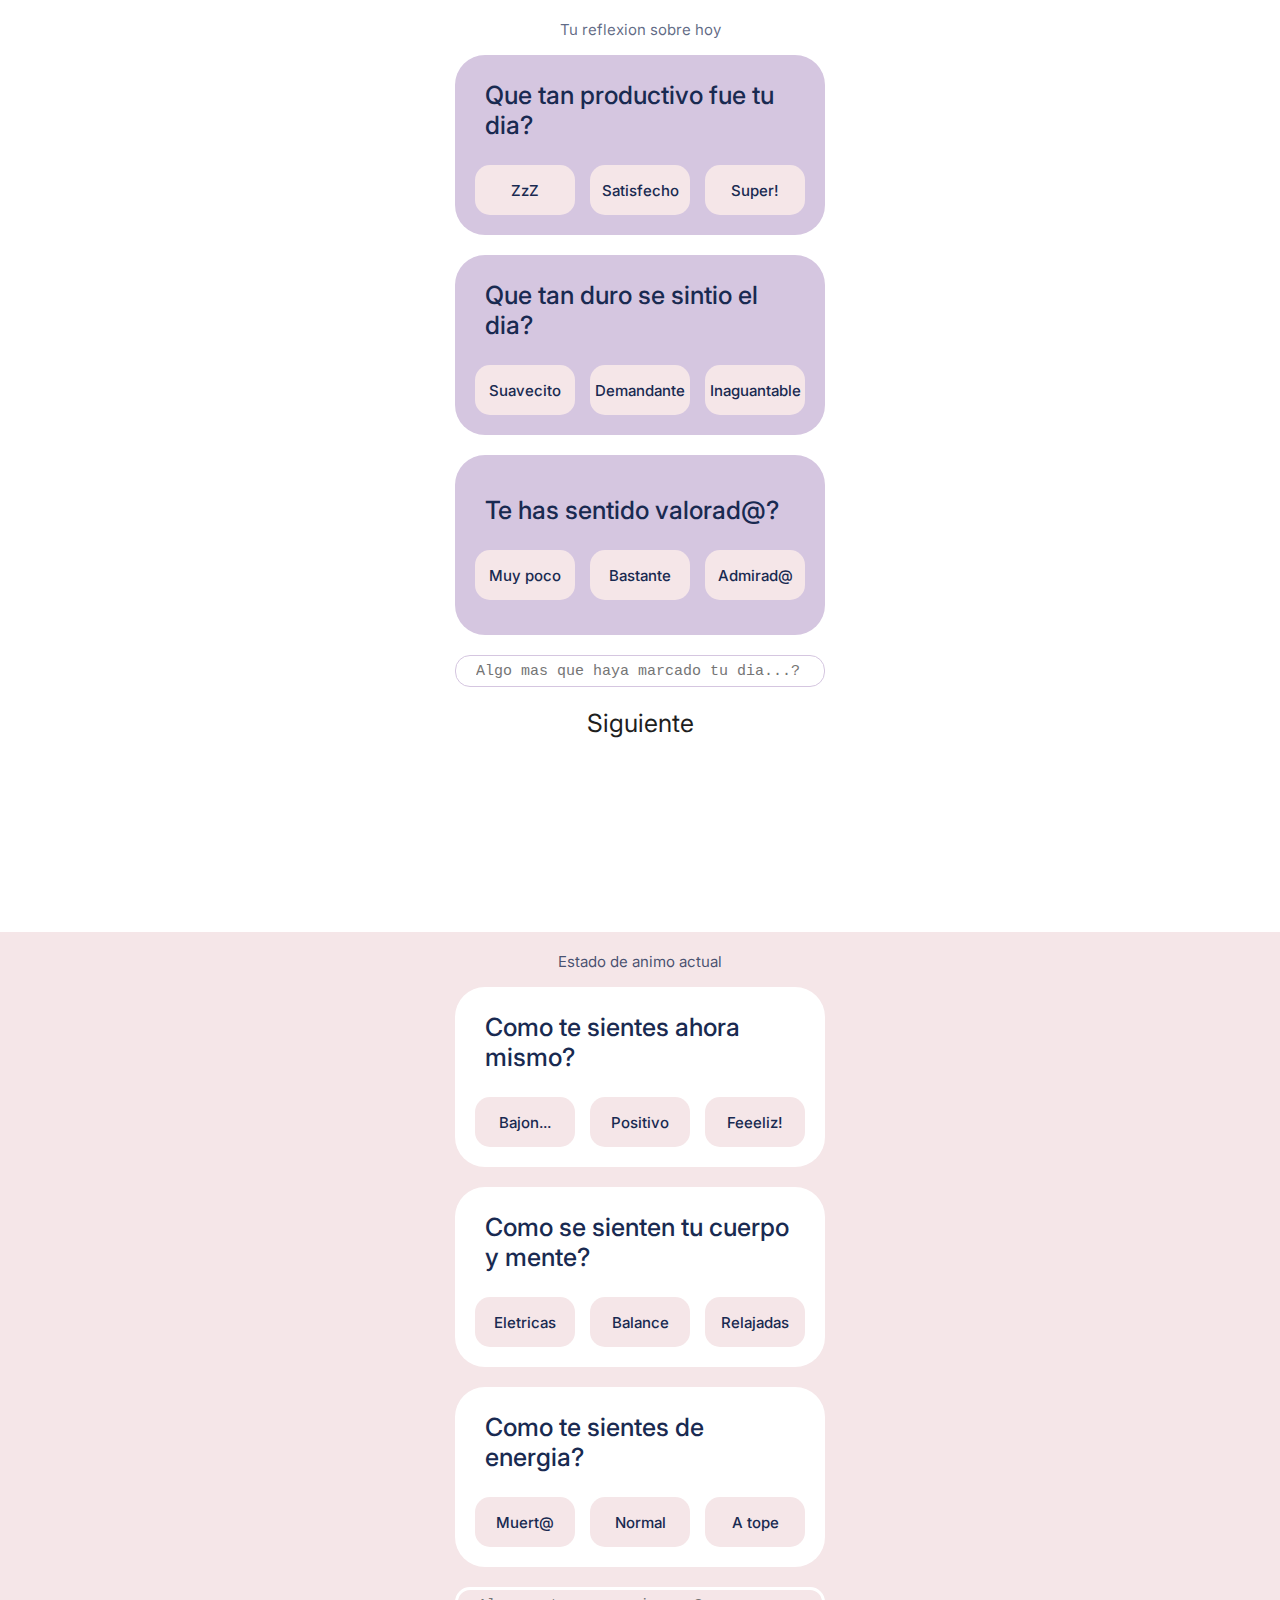
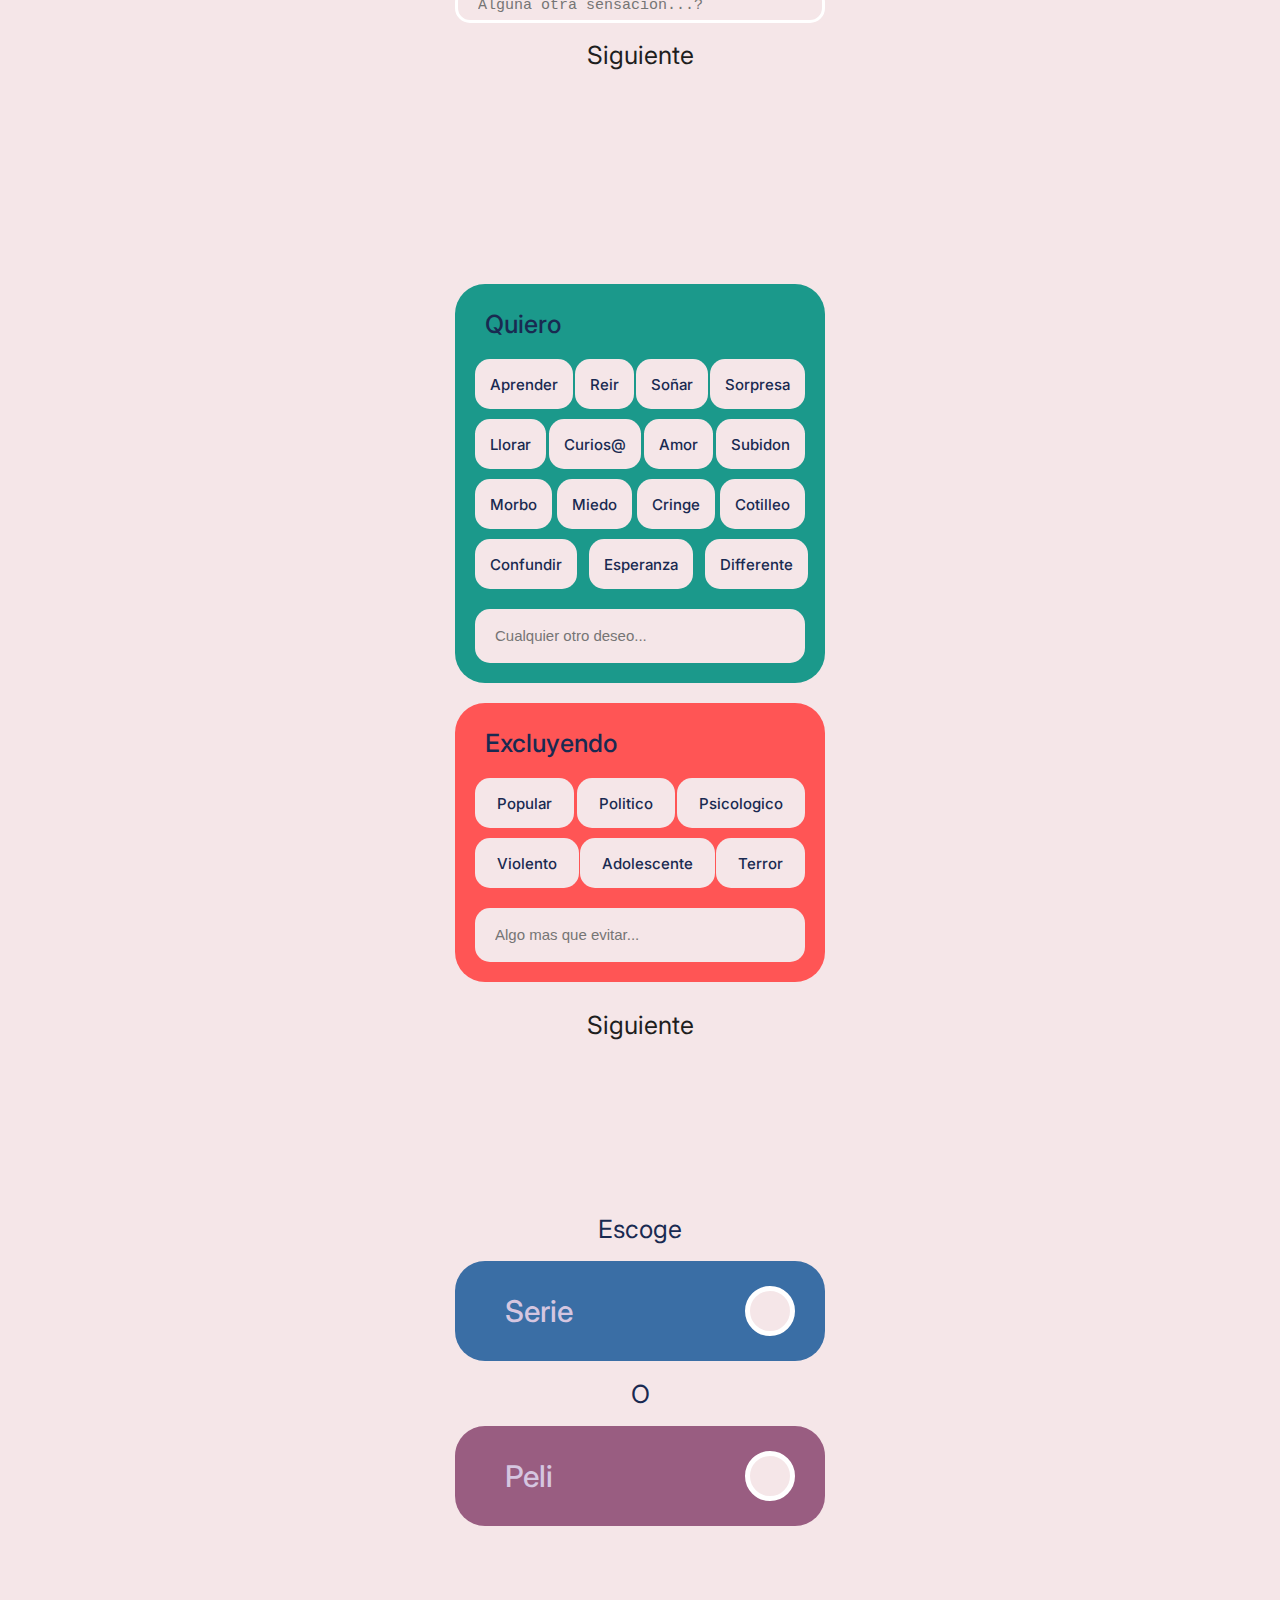
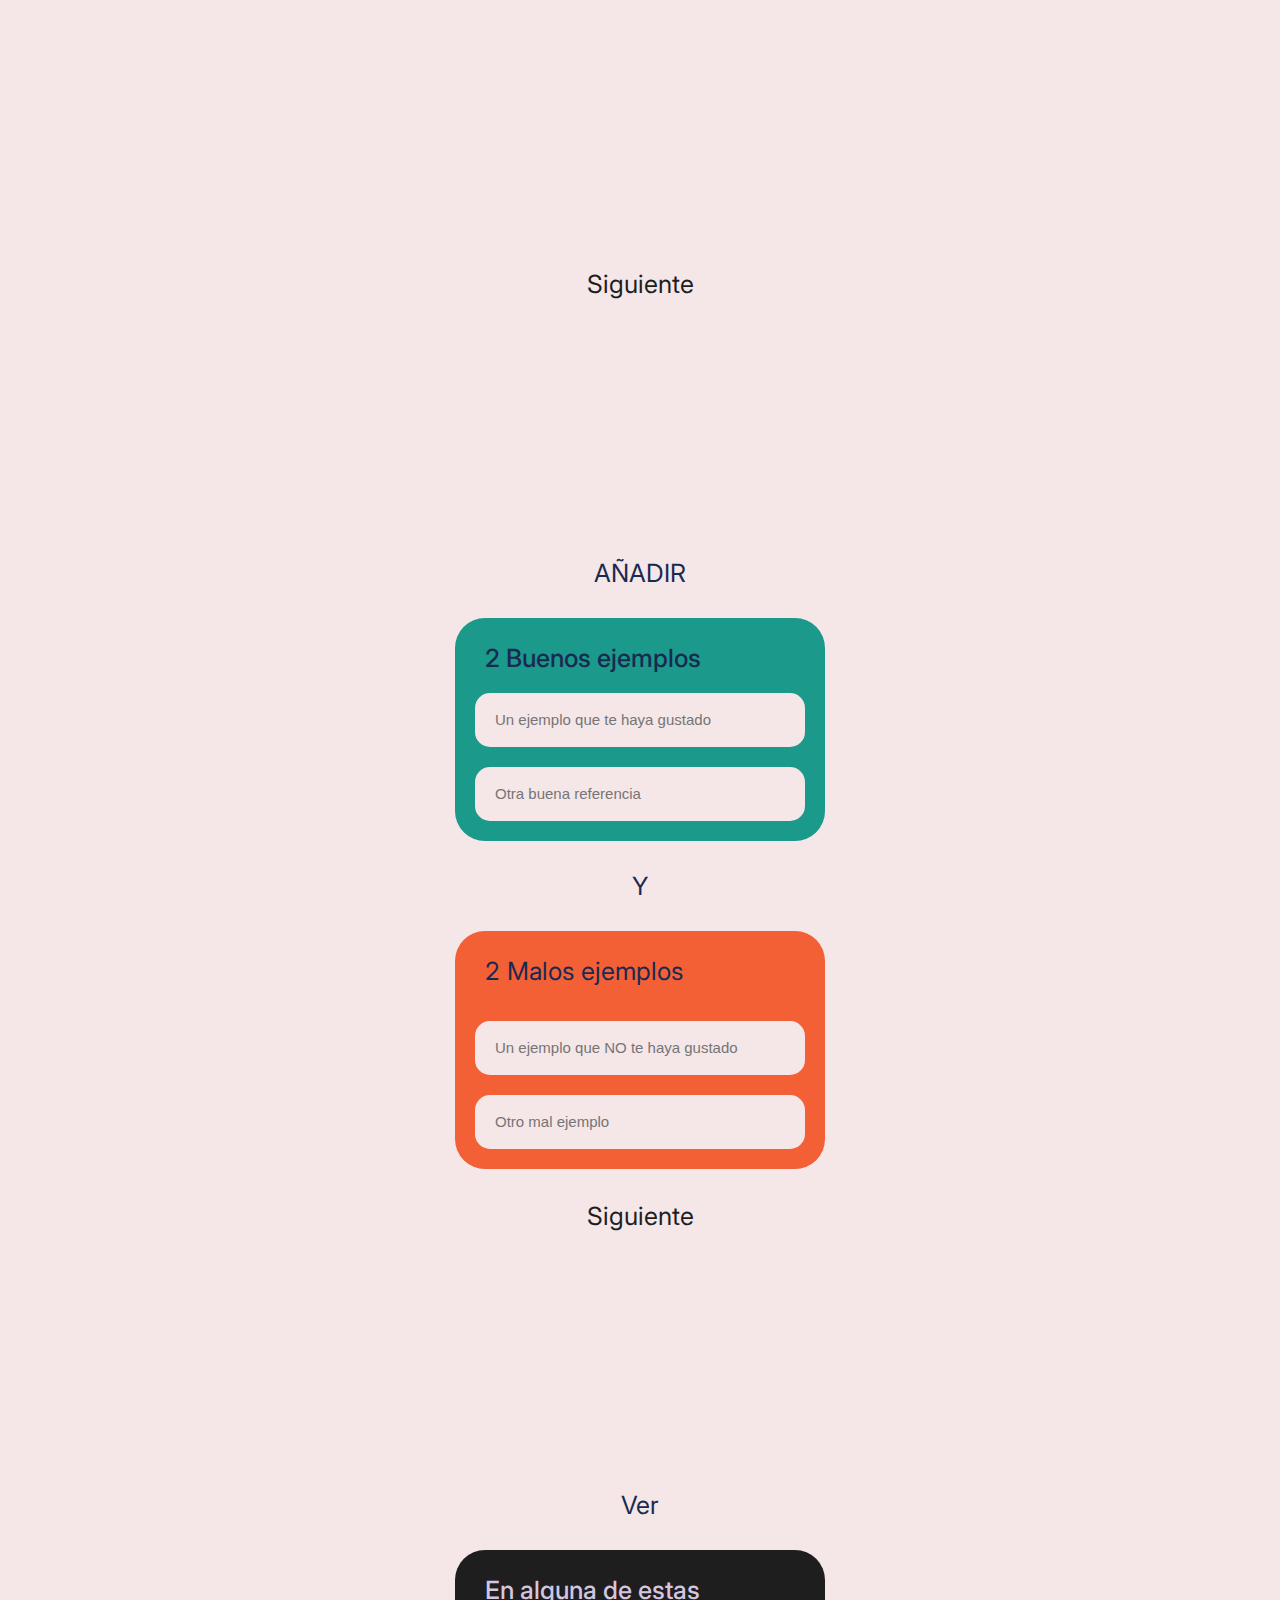
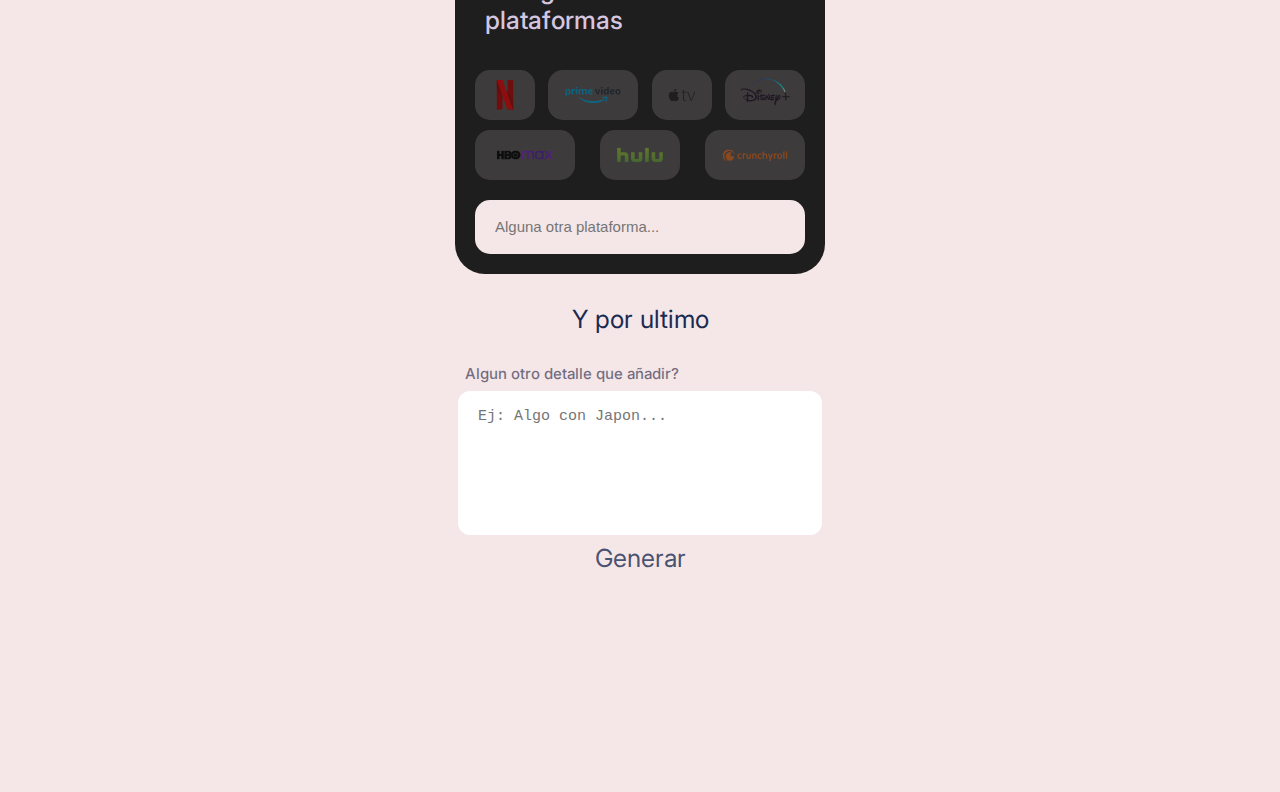
==== commit 726d8a1c: "es ver" ====
--- a/es/index.html
+++ b/es/index.html
@@ -17,13 +17,13 @@
       			<div class="topheader-child">
       			</div>
       			<div class="slider">
-        				<div class="mood">Let’s reflect on today</div>
+        				<div class="mood">Tu reflexion sobre hoy</div>
       			</div>
     		</div>
     		<div class="main">
       			<div class="questioncard1">
         				<div class="question">
-          					<div class="questionbutton">How productive did you feel today?</div>
+          					<div class="questionbutton">Que tan productivo fue tu dia?</div>
         				</div>
         				<div class="options">
           					<div class="button1-parent">
@@ -31,56 +31,56 @@
               							<div class="text">ZzZ</div>
             						</div>
             						<div class="button1">
-              							<div class="text">Satisfied</div>
-            						</div>
-            						<div class="button1">
-              							<div class="text">Killing it</div>
+              							<div class="text">Satisfecho</div>
+            						</div>
+            						<div class="button1">
+              							<div class="text">Super!</div>
             						</div>
           					</div>
         				</div>
       			</div>
       			<div class="questioncard1">
         				<div class="question">
-          					<div class="questionbutton">How energy-demanding was this day?</div>
+          					<div class="questionbutton">Que tan duro se sintio el dia?</div>
         				</div>
         				<div class="options">
           					<div class="button1-parent">
             						<div class="button1">
-              							<div class="text">Light</div>
-            						</div>
-            						<div class="button1">
-              							<div class="text">Busy</div>
-            						</div>
-            						<div class="button1">
-              							<div class="text">Exhausting</div>
+              							<div class="text">Suavecito</div>
+            						</div>
+            						<div class="button1">
+              							<div class="text">Demandante</div>
+            						</div>
+            						<div class="button1">
+              							<div class="text">Inaguantable</div>
             						</div>
           					</div>
         				</div>
       			</div>
       			<div class="questioncard1">
         				<div class="question">
-          					<div class="questionbutton">How appreciated did you feel by others?</div>
+          					<div class="questionbutton">Te has sentido valorad@?</div>
         				</div>
         				<div class="options">
           					<div class="button1-parent">
             						<div class="button1">
-              							<div class="text">Not much</div>
-            						</div>
-            						<div class="button1">
-              							<div class="text">Valued</div>
-            						</div>
-            						<div class="button1">
-              							<div class="text">Praised</div>
+              							<div class="text">Muy poco</div>
+            						</div>
+            						<div class="button1">
+              							<div class="text">Bastante</div>
+            						</div>
+            						<div class="button1">
+              							<div class="text">Admirad@</div>
             						</div>
           					</div>
         				</div>
       			</div>
       			<div class="textbox">
-					<textarea class="text3" placeholder="Anything else describing your day?"></textarea>
+					<textarea class="text3" placeholder="Algo mas que haya marcado tu dia...?"></textarea>
     </div>
     		</div>
     		<div class="next">
-      			<div class="next1">Next</div>
+      			<div class="next1">Siguiente</div>
     		</div>
   	</div>
 			
@@ -90,70 +90,70 @@
 						<div class="topheader-child">
 						</div>
 						<div class="slider">
-							  <div class="mood">Current mood</div>
+							  <div class="mood">Estado de animo actual</div>
 						</div>
 				  </div>
 				  <div class="main">
 						<div class="questioncard2">
 							  <div class="question">
-									<div class="questionbutton">How productive did you feel today?</div>
+									<div class="questionbutton">Como te sientes ahora mismo?</div>
 							  </div>
 							  <div class="options">
 									<div class="button1-parent">
 										  <div class="button1">
-												<div class="text">Low</div>
-										  </div>
-										  <div class="button1">
-												<div class="text">Positive</div>
-										  </div>
-										  <div class="button1">
-												<div class="text">Haaapy!</div>
+												<div class="text">Bajon...</div>
+										  </div>
+										  <div class="button1">
+												<div class="text">Positivo</div>
+										  </div>
+										  <div class="button1">
+												<div class="text">Feeeliz!</div>
 										  </div>
 									</div>
 							  </div>
 						</div>
 						<div class="questioncard2">
 							  <div class="question">
-									<div class="questionbutton">How does your body and mind feel?</div>
+									<div class="questionbutton">Como se sienten tu cuerpo y mente?</div>
 							  </div>
 							  <div class="options">
 									<div class="button1-parent">
 										  <div class="button1">
-												<div class="text">Eletric</div>
-										  </div>
-										  <div class="button1">
-												<div class="text">Balanced</div>
-										  </div>
-										  <div class="button1">
-												<div class="text">Relaxed</div>
+												<div class="text">Eletricas</div>
+										  </div>
+										  <div class="button1">
+												<div class="text">Balance</div>
+										  </div>
+										  <div class="button1">
+												<div class="text">Relajadas</div>
 										  </div>
 									</div>
 							  </div>
 						</div>
 						<div class="questioncard2">
 							  <div class="question">
-									<div class="questionbutton">What’s your current energy level?</div>
+									<div class="questionbutton">Como te sientes de energia?</div>
 							  </div>
 							  <div class="options">
 									<div class="button1-parent">
 										  <div class="button1">
-												<div class="text">Dead</div>
+												<div class="text">Muert@</div>
 										  </div>
 										  <div class="button1">
 												<div class="text">Normal</div>
 										  </div>
 										  <div class="button1">
-												<div class="text">Full</div>
+												<div class="text">A tope</div>
 										  </div>
 									</div>
 							  </div>
 						</div>
 						<div class="textbox2">
-							<textarea class="text3" placeholder="Any other mood-tellers?"></textarea>
+							<textarea class="text3" placeholder="Alguna otra sensacion...?"></textarea>
 						</div>
 								</div>
 								<div class="next">
-									  <div class="next1">Next</div>
+									  <div class="next1">Siguiente</div>
 								</div>
 						  </div>
 
@@ -163,67 +163,67 @@
 						<div class="main">
 							  <div class="labelcard">
 									<div class="question">
-										  <div class="tagstitle">I want to</div>
+										  <div class="tagstitle">Quiero</div>
 									</div>
 									<div class="options">
 										  <div class="labels">
 												<div class="row1">
 													  <div class="tag">
-															<div class="text">Laugh</div>
-													  </div>
-													  <div class="tag">
-															<div class="text">Cry</div>
-													  </div>
-													  <div class="tag">
-															<div class="text">Dream</div>
-													  </div>
-													  <div class="tag">
-															<div class="text">Wonder</div>
+															<div class="text">Aprender</div>
+													  </div>
+													  <div class="tag">
+															<div class="text">Reir</div>
+													  </div>
+													  <div class="tag">
+															<div class="text">Soñar</div>
+													  </div>
+													  <div class="tag">
+															<div class="text">Sorpresa</div>
 													  </div>
 												</div>
 												<div class="row1">
 													  <div class="tag">
-															<div class="text">Learn</div>
-													  </div>
-													  <div class="tag">
-															<div class="text">Impress</div>
-													  </div>
-													  <div class="tag">
-															<div class="text">Fear</div>
-													  </div>
-													  <div class="tag">
-															<div class="text">Hope</div>
+															<div class="text">Llorar</div>
+													  </div>
+													  <div class="tag">
+															<div class="text">Curios@</div>
+													  </div>
+													  <div class="tag">
+															<div class="text">Amor</div>
+													  </div>
+													  <div class="tag">
+															<div class="text">Subidon</div>
 													  </div>
 												</div>
 												<div class="row1">
 													  <div class="tag">
-															<div class="text">Lust</div>
-													  </div>
-													  <div class="tag">
-															<div class="text">Cheesy</div>
+															<div class="text">Morbo</div>
+													  </div>
+													  <div class="tag">
+															<div class="text">Miedo</div>
 													  </div>
 													  <div class="tag">
 															<div class="text">Cringe</div>
 													  </div>
 													  <div class="tag">
-															<div class="text">Rush</div>
+															<div class="text">Cotilleo</div>
 													  </div>
 												</div>
 												<div class="row4">
 													  <div class="tag">
-															<div class="text">Confused</div>
-													  </div>
-													  <div class="tag">
-															<div class="text">Gossip</div>
-													  </div>
-													  <div class="tag">
-															<div class="text">Different</div>
+															<div class="text">Confundir</div>
+													  </div>
+													  <div class="tag">
+															<div class="text">Esperanza</div>
+													  </div>
+													  <div class="tag">
+															<div class="text">Differente</div>
 													  </div>
 												</div>
 										  </div>
 										  <div class="textbox3">
 												<div class="r11">
-													<input class="text3" type="text" placeholder="Name or describe them...">
+													<input class="text3" type="text" placeholder="Cualquier otro deseo...">
 												
 												</div>
 										  </div>
@@ -231,55 +231,55 @@
 							  </div>
 							  <div class="labelcardexcluding">
 									<div class="question">
-										  <div class="tagstitle">Excluding</div>
+										  <div class="tagstitle">Excluyendo</div>
 									</div>
 									<div class="options">
 										  <div class="labels">
 												<div class="row1">
 													  <div class="tag2">
-															<div class="text">Horror</div>
+															<div class="text">Popular</div>
 													  </div>
 													  <div class="tag2">
-															<div class="text">Violent</div>
+															<div class="text">Politico</div>
 													  </div>
 													  <div class="tag2">
-															<div class="text">Mainstream</div>
+															<div class="text">Psicologico</div>
 													  </div>
 												</div>
 												<div class="row1">
 													  <div class="tag2">
-															<div class="text">Political</div>
+															<div class="text">Violento</div>
 													  </div>
 													  <div class="tag2">
-															<div class="text">Teen</div>
+															<div class="text">Adolescente</div>
 													  </div>
 													  <div class="tag2">
-															<div class="text">Psychological</div>
+															<div class="text">Terror</div>
 													  </div>
 												</div>
 										  </div>
 										  <div class="textbox3">
 												<div class="r11">
-													<input class="text3" type="text" placeholder="Name or describe them...">
+													<input class="text3" type="text" placeholder="Algo mas que evitar...">
 												</div>
 										  </div>
 									</div>
 							  </div>
 						</div>
 						<div class="next">
-							  <div class="next1">Next</div>
+							  <div class="next1">Siguiente</div>
 						</div>
 				  </div>
 <div class="step4" id="step4" >
 							 
 							  <div class="main">
 									<div class="pick">
-										  <div class="pick1">PICK</div>
+										  <div class="pick1">Escoge</div>
 									</div>
 									<div class="radiocard">
 										  <div class="question">
 												<div class="show-wrapper">
-													  <div class="show">Show</div>
+													  <div class="show">Serie</div>
 												</div>
 												<div class="radio-show">
 												</div>
@@ -288,42 +288,42 @@
 												<div class="labels">
 													  <div class="tag-parent">
 															<div class="tag">
-																  <div class="text">~20 min episodes</div>
-															</div>
-															<div class="tag">
-																  <div class="text">miniseries</div>
-															</div>
-															<div class="tag">
-																  <div class="text">new</div>
+																  <div class="text">~20min/cap</div>
+															</div>
+															<div class="tag">
+																  <div class="text">Terminado</div>
+															</div>
+															<div class="tag">
+																  <div class="text">Nuevo</div>
 															</div>
 													  </div>
 													  <div class="tag-parent">
 															<div class="tag">
-																  <div class="text">+3 seasons</div>
-															</div>
-															<div class="tag">
-																  <div class="text">ended</div>
-															</div>
-															<div class="tag">
-																  <div class="text">~1h episodes</div>
+																  <div class="text">Miniseries</div>
+															</div>
+															<div class="tag">
+																  <div class="text">+3 temporadas</div>
+															</div>
+															<div class="tag">
+																  <div class="text">~1h</div>
 															</div>
 													  </div>
 												</div>
 												
 												<div class="textbox3">
 													  <div class="r11">
-														<input class="text3" type="text" placeholder="Other Show characteristics...">
+														<input class="text3" type="text" placeholder="Alguna otra caracteristica...">
 													  </div>
 												</div>
 										  </div>
 									</div>
 									<div class="pick">
-										  <div class="pick1">OR</div>
+										  <div class="pick1">O</div>
 									</div>
 									<div class="radiocard1">
 										  <div class="question">
 												<div class="show-wrapper">
-													  <div class="show">Movie</div>
+													  <div class="show">Peli</div>
 												</div>
 												<div class="radio-movie">
 												</div>
@@ -338,37 +338,37 @@
 																  <div class="text">~2h</div>
 															</div>
 															<div class="tag">
-																  <div class="text">Blockbuster</div>
-															</div>
-															<div class="tag">
-																  <div class="text">Award</div>
+																  <div class="text">Taquillazo</div>
+															</div>
+															<div class="tag">
+																  <div class="text">Premiada</div>
 															</div>
 													  </div>
 													  <div class="tag-parent">
 															<div class="tag">
-																  <div class="text">New</div>
-															</div>
-															<div class="tag">
-																  <div class="text">Theatre</div>
+																  <div class="text">Nueva</div>
+															</div>
+															<div class="tag">
+																  <div class="text">Cines</div>
 															</div>
 															<div class="tag">
 																  <div class="text">Indie</div>
 															</div>
 															<div class="tag">
-																  <div class="text">Animation</div>
+																  <div class="text">Animacion</div>
 															</div>
 													  </div>
 												</div>
 												<div class="textbox3">
 													  <div class="r11">
-														<input class="text3" type="text" placeholder="Other Movie characteristics...">
+														<input class="text3" type="text" placeholder="Alguna otra caracteristica...">
 													  </div>
 												</div>
 										  </div>
 									</div>
 							  </div>
 							  <div class="next">
-								<div class="next1">Next</div>
+								<div class="next1">Siguiente</div>
 						  </div>
 						</div>
 						
@@ -376,48 +376,48 @@
 									
 									<div class="main">
 										  <div class="and">
-												<div class="add">ADD</div>
+												<div class="add">AÑADIR</div>
 										  </div>
 										  <div class="labelcard">
 												<div class="question">
-													  <div class="good-references">2 Good references</div>
+													  <div class="good-references">2 Buenos ejemplos</div>
 												</div>
 												<div class="options">
 													  <div class="textbox3">
 															<div class="r11">
-																<input class="text3" type="text" placeholder="An example of what you liked">
+																<input class="text3" type="text" placeholder="Un ejemplo que te haya gustado">
 															</div>
 													  </div>
 													  <div class="textbox3">
 															<div class="r11">
-																<input class="text3" type="text" placeholder="Another memorable reference">
+																<input class="text3" type="text" placeholder="Otra buena referencia">
 															</div>
 													  </div>
 												</div>
 										  </div>
 										  <div class="and">
-												<div class="add">AND</div>
+												<div class="add">Y</div>
 										  </div>
 										  <div class="labelcard1">
 												<div class="question">
-													  <div class="bad-references">2 Bad references</div>
+													  <div class="bad-references">2 Malos ejemplos</div>
 												</div>
 												<div class="options">
 													  <div class="textbox3">
 															<div class="r11">
-																<input class="text3" type="text" placeholder="An example of what you didn't like">
+																<input class="text3" type="text" placeholder="Un ejemplo que NO te haya gustado">
 															</div>
 													  </div>
 													  <div class="textbox3">
 															<div class="r11">
-																<input class="text3" type="text" placeholder="Another bad example">
+																<input class="text3" type="text" placeholder="Otro mal ejemplo">
 															</div>
 													  </div>
 												</div>
 										  </div>
 									</div>
 									<div class="next">
-										  <div class="next1">Next</div>
+										  <div class="next1">Siguiente</div>
 									</div>
 							  </div>
 
@@ -426,11 +426,11 @@
 										  
 										  <div class="main">
 												<div class="watch">
-													  <div class="lastly">WATCH</div>
+													  <div class="lastly">Ver</div>
 												</div>
 												<div class="labelcardplatform">
 													  <div class="question">
-															<div class="on-any-of">On any of these platforms</div>
+															<div class="on-any-of">En alguna de estas plataformas</div>
 													  </div>
 													  <div class="options">
 															<div class="labels">
@@ -469,37 +469,37 @@
 															</div>
 															<div class="textbox3">
 																  <div class="r11">
-																	<input class="text3" type="text" placeholder="Name or describe them...">
+																	<input class="text3" type="text" placeholder="Alguna otra plataforma...">
 																  </div>
 															</div>
 													  </div>
 												</div>
 												<div class="watch">
-													  <div class="lastly">LASTLY</div>
+													  <div class="lastly">Y por ultimo</div>
 												</div>
 												<div class="openbox">
 													  <div class="add-any-other-details-you-wish-wrapper">
-															<div class="on-any-of">Add any other details you wish</div>
+															<div class="on-any-of">Algun otro detalle que añadir?</div>
 													  </div>
 													  <div class="textboxplatform">
-														<textarea class="text3" placeholder="Eg: Something rather christmassy but not childish..."></textarea>
+														<textarea class="text3" placeholder="Ej: Algo con Japon..."></textarea>
     </div>
 												</div>
 										  </div>
 										  <div class="gen">
-												<div class="generate">Generate</div>
+												<div class="generate">Generar</div>
 										  </div>
 									</div>
 
 										  
 										  <div class="step7" id="step7" >
 												<div class="next">
-													  <div class="restart">Restart</div>
+													  <div class="restart">Reiniciar</div>
 												</div>
 												<div class="mainresult">
 													<div class="resultcard1">
 														<div class="titlelabel">
-															<div class="titletext1">Loading...</div>
+															<div class="titletext1">Cargando...</div>
 															<div class="delete">
 																<div class="delete-x">X</div>
 															</div>
@@ -510,15 +510,12 @@
 																<div class="textboxresult">
 																	<div class="summary">
 																		<div class="summarytext1">
-																			Loading...
+																			Cargando...
 																		</div>
 																	</div>
 																</div>
 															</div>
-															<div class="keepandnext-parent">
-																<div class="keepandnext">
-																	<div class="keep-next">Keep & Next</div>
-																</div>
+															
 																<div class="deleteandnext">
 																	<div class="delete-next">Discard & Next</div>
 																</div>
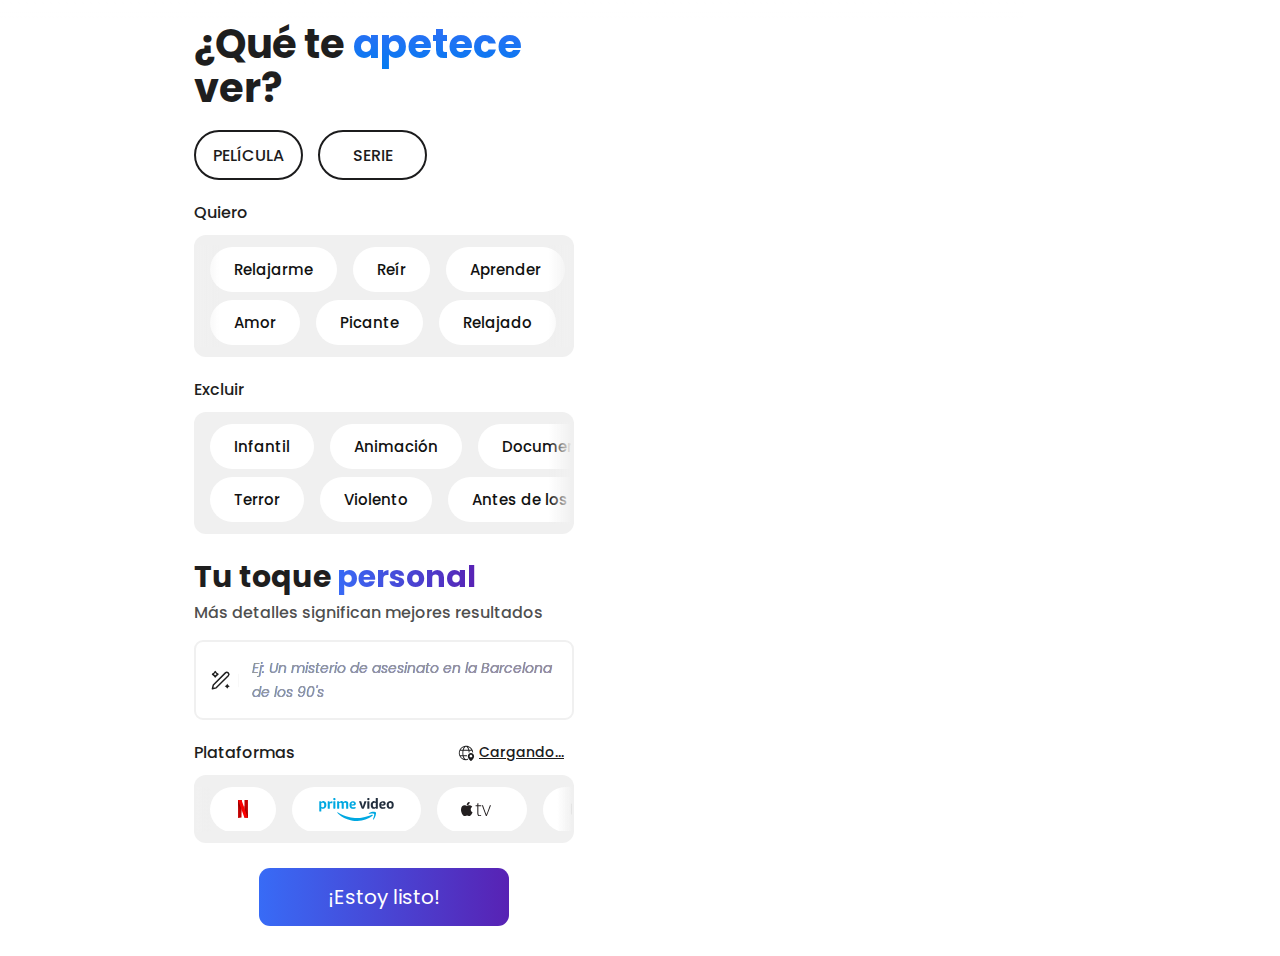
==== commit 945f3f69: "es ver" ====
--- a/es/index.html
+++ b/es/index.html
@@ -5,680 +5,471 @@
   	<meta name="viewport" content="initial-scale=1, width=device-width">
   	
   	<link rel="stylesheet"  href="./index.css" />
-  	<link rel="stylesheet" href="https://fonts.googleapis.com/css2?family=Inter:wght@400;500&display=swap" />
+  	<link rel="stylesheet" href="https://fonts.googleapis.com/css2?family=Poppins:ital,wght@0,500;0,700;1,500&display=swap" />
   	
   	
   	
 </head>
 <body>
   	
-  	<div class="step1" id="step1" >
-    		<div class="topheader">
-      			<div class="topheader-child">
-      			</div>
-      			<div class="slider">
-        				<div class="mood">Tu reflexion sobre hoy</div>
-      			</div>
-    		</div>
-    		<div class="main">
-      			<div class="questioncard1">
-        				<div class="question">
-          					<div class="questionbutton">Que tan productivo fue tu dia?</div>
-        				</div>
-        				<div class="options">
-          					<div class="button1-parent">
-            						<div class="button1">
-              							<div class="text">ZzZ</div>
-            						</div>
-            						<div class="button1">
-              							<div class="text">Satisfecho</div>
-            						</div>
-            						<div class="button1">
-              							<div class="text">Super!</div>
-            						</div>
-          					</div>
-        				</div>
-      			</div>
-      			<div class="questioncard1">
-        				<div class="question">
-          					<div class="questionbutton">Que tan duro se sintio el dia?</div>
-        				</div>
-        				<div class="options">
-          					<div class="button1-parent">
-            						<div class="button1">
-              							<div class="text">Suavecito</div>
-            						</div>
-            						<div class="button1">
-              							<div class="text">Demandante</div>
-            						</div>
-            						<div class="button1">
-              							<div class="text">Inaguantable</div>
-            						</div>
-          					</div>
-        				</div>
-      			</div>
-      			<div class="questioncard1">
-        				<div class="question">
-          					<div class="questionbutton">Te has sentido valorad@?</div>
-        				</div>
-        				<div class="options">
-          					<div class="button1-parent">
-            						<div class="button1">
-              							<div class="text">Muy poco</div>
-            						</div>
-            						<div class="button1">
-              							<div class="text">Bastante</div>
-            						</div>
-            						<div class="button1">
-              							<div class="text">Admirad@</div>
-            						</div>
-          					</div>
-        				</div>
-      			</div>
-      			<div class="textbox">
-					<textarea class="text3" placeholder="Algo mas que haya marcado tu dia...?"></textarea>
-    </div>
-    		</div>
-    		<div class="next">
-      			<div class="next1">Siguiente</div>
-    		</div>
-  	</div>
-			
-
-	<div class="step2" id="step2">
-				  <div class="topheader">
-						<div class="topheader-child">
-						</div>
-						<div class="slider">
-							  <div class="mood">Estado de animo actual</div>
-						</div>
-				  </div>
-				  <div class="main">
-						<div class="questioncard2">
-							  <div class="question">
-									<div class="questionbutton">Como te sientes ahora mismo?</div>
-							  </div>
-							  <div class="options">
-									<div class="button1-parent">
-										  <div class="button1">
-												<div class="text">Bajon...</div>
-										  </div>
-										  <div class="button1">
-												<div class="text">Positivo</div>
-										  </div>
-										  <div class="button1">
-												<div class="text">Feeeliz!</div>
-										  </div>
-									</div>
-							  </div>
-						</div>
-						<div class="questioncard2">
-							  <div class="question">
-									<div class="questionbutton">Como se sienten tu cuerpo y mente?</div>
-							  </div>
-							  <div class="options">
-									<div class="button1-parent">
-										  <div class="button1">
-												<div class="text">Eletricas</div>
-										  </div>
-										  <div class="button1">
-												<div class="text">Balance</div>
-										  </div>
-										  <div class="button1">
-												<div class="text">Relajadas</div>
-										  </div>
-									</div>
-							  </div>
-						</div>
-						<div class="questioncard2">
-							  <div class="question">
-									<div class="questionbutton">Como te sientes de energia?</div>
-							  </div>
-							  <div class="options">
-									<div class="button1-parent">
-										  <div class="button1">
-												<div class="text">Muert@</div>
-										  </div>
-										  <div class="button1">
-												<div class="text">Normal</div>
-										  </div>
-										  <div class="button1">
-												<div class="text">A tope</div>
-										  </div>
-									</div>
-							  </div>
-						</div>
-						<div class="textbox2">
-							<textarea class="text3" placeholder="Alguna otra sensacion...?"></textarea>
-						</div>
-								</div>
-								<div class="next">
-									  <div class="next1">Siguiente</div>
-								</div>
-						  </div>
-
-				  
- <div class="step3" id="step3">
-						
-						<div class="main">
-							  <div class="labelcard">
-									<div class="question">
-										  <div class="tagstitle">Quiero</div>
-									</div>
-									<div class="options">
-										  <div class="labels">
-												<div class="row1">
-													  <div class="tag">
-															<div class="text">Aprender</div>
-													  </div>
-													  <div class="tag">
-															<div class="text">Reir</div>
-													  </div>
-													  <div class="tag">
-															<div class="text">Soñar</div>
-													  </div>
-													  <div class="tag">
-															<div class="text">Sorpresa</div>
-													  </div>
-												</div>
-												<div class="row1">
-													  <div class="tag">
-															<div class="text">Llorar</div>
-													  </div>
-													  <div class="tag">
-															<div class="text">Curios@</div>
-													  </div>
-													  <div class="tag">
-															<div class="text">Amor</div>
-													  </div>
-													  <div class="tag">
-															<div class="text">Subidon</div>
-													  </div>
-												</div>
-												<div class="row1">
-													  <div class="tag">
-															<div class="text">Morbo</div>
-													  </div>
-													  <div class="tag">
-															<div class="text">Miedo</div>
-													  </div>
-													  <div class="tag">
-															<div class="text">Cringe</div>
-													  </div>
-													  <div class="tag">
-															<div class="text">Cotilleo</div>
-													  </div>
-												</div>
-												<div class="row4">
-													  <div class="tag">
-															<div class="text">Confundir</div>
-													  </div>
-													  <div class="tag">
-															<div class="text">Esperanza</div>
-													  </div>
-													  <div class="tag">
-															<div class="text">Differente</div>
-													  </div>
-												</div>
-										  </div>
-										  <div class="textbox3">
-												<div class="r11">
-													<input class="text3" type="text" placeholder="Cualquier otro deseo...">
-												
-												</div>
-										  </div>
-									</div>
-							  </div>
-							  <div class="labelcardexcluding">
-									<div class="question">
-										  <div class="tagstitle">Excluyendo</div>
-									</div>
-									<div class="options">
-										  <div class="labels">
-												<div class="row1">
-													  <div class="tag2">
-															<div class="text">Popular</div>
-													  </div>
-													  <div class="tag2">
-															<div class="text">Politico</div>
-													  </div>
-													  <div class="tag2">
-															<div class="text">Psicologico</div>
-													  </div>
-												</div>
-												<div class="row1">
-													  <div class="tag2">
-															<div class="text">Violento</div>
-													  </div>
-													  <div class="tag2">
-															<div class="text">Adolescente</div>
-													  </div>
-													  <div class="tag2">
-															<div class="text">Terror</div>
-													  </div>
-												</div>
-										  </div>
-										  <div class="textbox3">
-												<div class="r11">
-													<input class="text3" type="text" placeholder="Algo mas que evitar...">
-												</div>
-										  </div>
-									</div>
-							  </div>
-						</div>
-						<div class="next">
-							  <div class="next1">Siguiente</div>
-						</div>
-				  </div>
-<div class="step4" id="step4" >
-							 
-							  <div class="main">
-									<div class="pick">
-										  <div class="pick1">Escoge</div>
-									</div>
-									<div class="radiocard">
-										  <div class="question">
-												<div class="show-wrapper">
-													  <div class="show">Serie</div>
-												</div>
-												<div class="radio-show">
-												</div>
-										  </div>
-										  <div class="options-show">
-												<div class="labels">
-													  <div class="tag-parent">
-															<div class="tag">
-																  <div class="text">~20min/cap</div>
-															</div>
-															<div class="tag">
-																  <div class="text">Terminado</div>
-															</div>
-															<div class="tag">
-																  <div class="text">Nuevo</div>
-															</div>
-													  </div>
-													  <div class="tag-parent">
-															<div class="tag">
-																  <div class="text">Miniseries</div>
-															</div>
-															<div class="tag">
-																  <div class="text">+3 temporadas</div>
-															</div>
-															<div class="tag">
-																  <div class="text">~1h</div>
-															</div>
-													  </div>
-												</div>
-												
-												<div class="textbox3">
-													  <div class="r11">
-														<input class="text3" type="text" placeholder="Alguna otra caracteristica...">
-													  </div>
-												</div>
-										  </div>
-									</div>
-									<div class="pick">
-										  <div class="pick1">O</div>
-									</div>
-									<div class="radiocard1">
-										  <div class="question">
-												<div class="show-wrapper">
-													  <div class="show">Peli</div>
-												</div>
-												<div class="radio-movie">
-												</div>
-										  </div>
-										  <div class="options-movie">
-												<div class="labels">
-													  <div class="tag-parent">
-															<div class="tag">
-																  <div class="text">~1h</div>
-															</div>
-															<div class="tag">
-																  <div class="text">~2h</div>
-															</div>
-															<div class="tag">
-																  <div class="text">Taquillazo</div>
-															</div>
-															<div class="tag">
-																  <div class="text">Premiada</div>
-															</div>
-													  </div>
-													  <div class="tag-parent">
-															<div class="tag">
-																  <div class="text">Nueva</div>
-															</div>
-															<div class="tag">
-																  <div class="text">Cines</div>
-															</div>
-															<div class="tag">
-																  <div class="text">Indie</div>
-															</div>
-															<div class="tag">
-																  <div class="text">Animacion</div>
-															</div>
-													  </div>
-												</div>
-												<div class="textbox3">
-													  <div class="r11">
-														<input class="text3" type="text" placeholder="Alguna otra caracteristica...">
-													  </div>
-												</div>
-										  </div>
-									</div>
-							  </div>
-							  <div class="next">
-								<div class="next1">Siguiente</div>
-						  </div>
-						</div>
-						
- <div class="step5" id="step5" >
-									
-									<div class="main">
-										  <div class="and">
-												<div class="add">AÑADIR</div>
-										  </div>
-										  <div class="labelcard">
-												<div class="question">
-													  <div class="good-references">2 Buenos ejemplos</div>
-												</div>
-												<div class="options">
-													  <div class="textbox3">
-															<div class="r11">
-																<input class="text3" type="text" placeholder="Un ejemplo que te haya gustado">
-															</div>
-													  </div>
-													  <div class="textbox3">
-															<div class="r11">
-																<input class="text3" type="text" placeholder="Otra buena referencia">
-															</div>
-													  </div>
-												</div>
-										  </div>
-										  <div class="and">
-												<div class="add">Y</div>
-										  </div>
-										  <div class="labelcard1">
-												<div class="question">
-													  <div class="bad-references">2 Malos ejemplos</div>
-												</div>
-												<div class="options">
-													  <div class="textbox3">
-															<div class="r11">
-																<input class="text3" type="text" placeholder="Un ejemplo que NO te haya gustado">
-															</div>
-													  </div>
-													  <div class="textbox3">
-															<div class="r11">
-																<input class="text3" type="text" placeholder="Otro mal ejemplo">
-															</div>
-													  </div>
-												</div>
-										  </div>
-									</div>
-									<div class="next">
-										  <div class="next1">Siguiente</div>
-									</div>
-							  </div>
-
-									
-									<div class="step6" id="step6" >
-										  
-										  <div class="main">
-												<div class="watch">
-													  <div class="lastly">Ver</div>
-												</div>
-												<div class="labelcardplatform">
-													  <div class="question">
-															<div class="on-any-of">En alguna de estas plataformas</div>
-													  </div>
-													  <div class="options">
-															<div class="labels">
-																  <div class="row1">
-																		<div class="tagplatform">
-																			  <img class="netflix-logo-icon-1" alt="netflix" src="./components/netflix-logo-icon1.svg">
-																			  
-																		</div>
-																		<div class="tagplatform">
-																			  <img class="amazon-prime-video-1-1-icon" alt="amazon prime video" src="./components/amazon-prime-video-1.svg">
-																			  
-																		</div>
-																		<div class="tagplatform">
-																			  <img class="apple-tv-1-icon" alt="apple tv" src="./components/apple-tv1.svg">
-																			  
-																		</div>
-																		<div class="tagplatform">
-																			  <img class="disney-1-1-icon" alt="disney +" src="./components/disney--1.svg">
-																			  
-																		</div>
-																  </div>
-																  <div class="row1">
-																		<div class="tagplatform">
-																			  <img class="hbo-max-logo-1-1-icon" alt="hbo max" src="./components/hbo-max-logo-1.svg">
-																			  
-																		</div>
-																		<div class="tagplatform">
-																			  <img class="hulu-1-icon" alt="hulu" src="./components/hulu1.svg">
-																			  
-																		</div>
-																		<div class="tagplatform">
-																			  <img class="crunchyroll-1-1-icon" alt="crunchyroll" src="./components/crunchyroll-11.svg">
-																			  
-																		</div>
-																  </div>
-															</div>
-															<div class="textbox3">
-																  <div class="r11">
-																	<input class="text3" type="text" placeholder="Alguna otra plataforma...">
-																  </div>
-															</div>
-													  </div>
-												</div>
-												<div class="watch">
-													  <div class="lastly">Y por ultimo</div>
-												</div>
-												<div class="openbox">
-													  <div class="add-any-other-details-you-wish-wrapper">
-															<div class="on-any-of">Algun otro detalle que añadir?</div>
-													  </div>
-													  <div class="textboxplatform">
-														<textarea class="text3" placeholder="Ej: Algo con Japon..."></textarea>
-    </div>
-												</div>
-										  </div>
-										  <div class="gen">
-												<div class="generate">Generar</div>
-										  </div>
-									</div>
-
-										  
-										  <div class="step7" id="step7" >
-												<div class="next">
-													  <div class="restart">Reiniciar</div>
-												</div>
-												<div class="mainresult">
-													<div class="resultcard1">
-														<div class="titlelabel">
-															<div class="titletext1">Cargando...</div>
-															<div class="delete">
-																<div class="delete-x">X</div>
-															</div>
-														</div>
-														<div class="contentresult">
-															<!-- Your content here -->
-															<div class="options">
-																<div class="textboxresult">
-																	<div class="summary">
-																		<div class="summarytext1">
-																			Cargando...
-																		</div>
-																	</div>
-																</div>
-															</div>
-															
-																<div class="deleteandnext">
-																	<div class="delete-next">Discard & Next</div>
-																</div>
-															</div>
-														</div>
-													</div>
-													  <div class="resultcard1">
-														<div class="titlelabel">
-															<div class="titletext2">The Office</div>
-															<div class="delete">
-																<div class="delete-x">X</div>
-															</div>
-														</div>
-														<div class="contentresult">
-															<!-- Your content here -->
-															<div class="options">
-																<div class="textboxresult">
-																	<div class="summary">
-																		<div class="summarytext2">
-																			If you enjoy character-driven comedy with awkward humor, *The Office* is for you. With its eccentric boss, quirky coworkers, and relatable office antics, it blends cringeworthy moments with heartwarming relationships, perfect for fans of dry, witty humor.
-																		</div>
-																	</div>
-																</div>
-															</div>
-															<div class="keepandnext-parent">
-																<div class="keepandnext">
-																	<div class="keep-next">Keep & Next</div>
-																</div>
-																<div class="deleteandnext">
-																	<div class="delete-next">Discard & Next</div>
-																</div>
-															</div>
-														</div>
-													</div>
-													
-													<div class="resultcard1">
-														<div class="titlelabel">
-															<div class="titletext3">The Office</div>
-															<div class="delete">
-																<div class="delete-x">X</div>
-															</div>
-														</div>
-														<div class="contentresult">
-															<!-- Your content here -->
-															<div class="options">
-																<div class="textboxresult">
-																	<div class="summary">
-																		<div class="summarytext3">
-																			If you enjoy character-driven comedy with awkward humor, *The Office* is for you. With its eccentric boss, quirky coworkers, and relatable office antics, it blends cringeworthy moments with heartwarming relationships, perfect for fans of dry, witty humor.
-																		</div>
-																	</div>
-																</div>
-															</div>
-															<div class="keepandnext-parent">
-																<div class="keepandnext">
-																	<div class="keep-next">Keep & Next</div>
-																</div>
-																<div class="deleteandnext">
-																	<div class="delete-next">Discard & Next</div>
-																</div>
-															</div>
-														</div>
-													</div>
-													
-													<div class="resultcard1">
-														<div class="titlelabel">
-															<div class="titletext4">The Office</div>
-															<div class="delete">
-																<div class="delete-x">X</div>
-															</div>
-														</div>
-														<div class="contentresult">
-															<!-- Your content here -->
-															<div class="options">
-																<div class="textboxresult">
-																	<div class="summary">
-																		<div class="summarytext5">
-																			If you enjoy character-driven comedy with awkward humor, *The Office* is for you. With its eccentric boss, quirky coworkers, and relatable office antics, it blends cringeworthy moments with heartwarming relationships, perfect for fans of dry, witty humor.
-																		</div>
-																	</div>
-																</div>
-															</div>
-															<div class="keepandnext-parent">
-																<div class="keepandnext">
-																	<div class="keep-next">Keep & Next</div>
-																</div>
-																<div class="deleteandnext">
-																	<div class="delete-next">Discard & Next</div>
-																</div>
-															</div>
-														</div>
-													</div>
-													
-													<div class="resultcard1">
-														<div class="titlelabel">
-															<div class="titletext6">The Office</div>
-															<div class="delete">
-																<div class="delete-x">X</div>
-															</div>
-														</div>
-														<div class="contentresult">
-															<!-- Your content here -->
-															<div class="options">
-																<div class="textboxresult">
-																	<div class="summary">
-																		<div class="summarytext6">
-																			If you enjoy character-driven comedy with awkward humor, *The Office* is for you. With its eccentric boss, quirky coworkers, and relatable office antics, it blends cringeworthy moments with heartwarming relationships, perfect for fans of dry, witty humor.
-																		</div>
-																	</div>
-																</div>
-															</div>
-															<div class="keepandnext-parent">
-																<div class="keepandnext">
-																	<div class="keep-next">Keep & Next</div>
-																</div>
-																<div class="deleteandnext">
-																	<div class="delete-next">Discard & Next</div>
-																</div>
-															</div>
-														</div>
-													</div>
-													
-										  
-										  
-										  
-										  
-									
-			 <!-- Display captured inputs -->
-				
-									
-							  
-							  
-			 <script>
-				let selectedText = ''; // Variable to store the user's last choice
-				
-				// Get all buttons with the class 'button1'
-				const buttonscapture = document.querySelectorAll('.button1');
-				
-				// Loop through each button and add a click event listener
-				buttonscapture.forEach(button => {
-					button.addEventListener('click', function() {
-						// Capture the text inside the 'text' div of the clicked button
-						selectedText = button.querySelector('.text').innerText;
-		
-						// Provide immediate feedback (optional)
-						console.log(`Button clicked: ${selectedText}`);
-					});
-				});
-		
-				// Add event listener for the "Generate" button (id="generate")
-				document.getElementById('generate').addEventListener('click', function() {
-					// Display the captured text when the user clicks "Generate"
-					if (selectedText) {
-						document.getElementById('capturedText').innerText = `You selected: ${selectedText}`;
-						console.log(`User submitted: ${selectedText}`);
-					} else {
-						document.getElementById('capturedText').innerText = `No selection made.`;
-					}
-				});
-			</script>						  
+    <div class="fastmodepage">
+        <div class="fastmode">
+            <div class="header-fastmode">
+                <b class="header-fastmodetext">
+                    <span class="header-fastmodetext-txt">
+                        <span>¿Qué te </span>
+                        <span class="feel">apetece</span>
+                        <span> ver?</span>
+                    </span>
+                </b>
+            </div>
+            <div class="body-fastmode">
+                <div class="formatoptions">
+                    <div class="formattag">
+                        <div class="formattagtext">PELÍCULA</div>
+                    </div>
+                    <div class="formattag">
+                        <div class="formattagtext">SERIE</div>
+                    </div>
+                </div>
+                <div class="fastmainbody">
+                    <div class="iwantfull">
+                        <div class="iwantitle">
+                            <div class="formattagtext">Quiero</div>
+                        </div>
+                        <div class="iwantcontent">
+                            <div class="iwantoptions">
+                                <div class="iwantoptionsrow1">
+                                    <div class="iwanttag">
+                                        <div class="iwanttagtext">Relajarme</div>
+                                    </div>
+                                    <div class="iwanttag">
+                                        <div class="iwanttagtext">Reír</div>
+                                    </div>
+                                    <div class="iwanttag">
+                                        <div class="iwanttagtext">Aprender</div>
+                                    </div>
+                                    <div class="iwanttag">
+                                        <div class="iwanttagtext">Entusiasmo</div>
+                                    </div>
+                                    <div class="iwanttag">
+                                        <div class="iwanttagtext">Llorar</div>
+                                    </div>
+                                    <div class="iwanttag">
+                                        <div class="iwanttagtext">Vergüenza</div>
+                                    </div>
+                                </div>
+                                <div class="iwantoptionsrow1">
+                                    <div class="iwanttag">
+                                        <div class="iwanttagtext">Amor</div>
+                                    </div>
+                                    <div class="iwanttag">
+                                        <div class="iwanttagtext">Picante</div>
+                                    </div>
+                                    <div class="iwanttag">
+                                        <div class="iwanttagtext">Relajado</div>
+                                    </div>
+                                    <div class="iwanttag">
+                                        <div class="iwanttagtext">Diferente</div>
+                                    </div>
+                                    <div class="iwanttag">
+                                        <div class="iwanttagtext">Chismes</div>
+                                    </div>
+                                    <div class="iwanttag">
+                                        <div class="iwanttagtext">Aleatorio</div>
+                                    </div>
+                                </div>
+                            </div>
+                        </div>
+                        <div class="iwantshadowsliderleft">
+                        </div>
+                        <div class="iwantshadowsliderright">
+                        </div>
+                    </div>
+                    <div class="iwantfull">
+                        <div class="iwantitle">
+                            <div class="formattagtext">Excluir</div>
+                        </div>
+                        <div class="iwantcontent">
+                            <div class="excludingoptions">
+                                <div class="excludingoptionsrow1">
+                                    <div class="excludingtag">
+                                        <div class="excludingtagtext">Infantil</div>
+                                    </div>
+                                    <div class="excludingtag">
+                                        <div class="excludingtagtext">Animación</div>
+                                    </div>
+                                    <div class="excludingtag">
+                                        <div class="excludingtagtext">Documental</div>
+                                    </div>
+                                    <div class="excludingtag">
+                                        <div class="excludingtagtext">Ciencia ficción</div>
+                                    </div>
+                                    <div class="excludingtag">
+                                        <div class="excludingtagtext">Política</div>
+                                    </div>
+                                </div>
+                                <div class="excludingoptionsrow1">
+                                    <div class="excludingtag">
+                                        <div class="excludingtagtext">Terror</div>
+                                    </div>
+                                    <div class="excludingtag">
+                                        <div class="excludingtagtext">Violento</div>
+                                    </div>
+                                    <div class="excludingtag">
+                                        <div class="excludingtagtext">Antes de los 2000's</div>
+                                    </div>
+                                    <div class="excludingtag">
+                                        <div class="excludingtagtext">Popular</div>
+                                    </div>
+                                </div>
+                            </div>
+                        </div>
+                        <div class="excludingshadowsliderleft">
+                        </div>
+                        <div class="excludingshadowsliderright">
+                        </div>
+                    </div>
+                    <div class="detailbox">
+                        <div class="detailboxtitle">
+                            <div class="detailboxtitletext">
+                                <p class="your-personal-touch">
+                                    <b class="your-personal-touch1">
+                                        <span>Tu toque </span>
+                                        <span class="touch">personal</span>
+                                    </b>
+                                </p>
+                                <p class="more-details-mean">Más detalles significan mejores resultados</p>
+                            </div>
+                        </div>
+                        <div class="detailboxframe">
+                            <div class="detailboxrightpart">
+                                <div class="detailboxicon">
+                                    <img class="detailboxiconframe" alt="" src="./svg/detailboxiconframe.svg">
+                                </div>
+                                <img class="detailboxseparator-icon" alt="" src="./svg/detailboxseparator.svg">
+                            </div>
+                            <div class="detailboxtextcontainer">
+                                <textarea class="detailboxtext" placeholder="Ej: Un misterio de asesinato en la Barcelona de los 90's"></textarea>
+                            </div>
+                        </div>
+                    </div>
+                    <div class="platform">
+                        <div class="platformtitle">
+                            <div class="platformtitletextcont">
+                                <div class="platformtitletext">Plataformas</div>
+                            </div>
+                            <div class="location">
+                                <img class="location-icon" alt="" src="./svg/Location.svg">
+                                <div class="datacountry">Cargando...</div>
+                            </div>
+                        </div>
+                        <div class="platformcontent">
+                            <div class="platformoptions">
+                                <div class="platformoptionsrow1">
+                                    <div class="platformoptiontag">
+                                        <img class="netflix-logo-icon-1" alt="netflix" src="./svg/netflix-logo-icon1.svg">
+                                    </div>
+                                    <div class="platformoptiontag">
+                                        <img class="amazon-prime-video-1-1-icon" alt="amazon prime" src="./svg/amazon-prime-video-11.svg">
+                                    </div>
+                                    <div class="platformoptiontag">
+                                        <div class="apple-tv-1">
+                                            <img class="apple-tv1" alt="apple tv" src="./svg/apple-tv1.svg">
+                                        </div>
+                                    </div>
+                                    <div class="platformoptiontag">
+                                        <img class="hbo-max-logo-1-1-icon" alt="hbo max" src="./svg/hbo-max-logo-11.svg">
+                                    </div>
+                                    <div class="platformoptiontag">
+                                        <img class="disney-1-1-icon" alt="disney+" src="./svg/disney--11.svg">
+                                    </div>
+                                    <div class="platformoptiontag">
+                                        <img class="hulu-1-icon" alt="hulu" src="./svg/hulu1.svg">
+                                    </div>
+                                    <div class="platformoptiontag">
+                                        <img class="crunchyroll-1-1-icon" alt="crunchyroll" src="./svg/crunchyroll-1.svg">
+                                    </div>
+                                </div>
+                            </div>
+                        </div>
+                        <div class="platformshadowsliderleft">
+                        </div>
+                        <div class="platformshadowsliderright">
+                        </div>
+                    </div>
+                </div>
+            </div>
+        </div>
+        <div class="bottom-fastmode">
+            <div class="generatebutton-fastmode">
+                <div id="imready">
+                    <span class="spinner" style="display: none;"></span>
+                    <span class="text">¡Estoy listo!</span>
+                </div>
+            </div>
+        </div>
+    </div>
+    
+    <div class="blurheader-fastmode">
+    </div>
+
+
+
+
+    <div class="results">
+        <div class="results-fastmode">
+            <div class="header-results-fastmode">
+                <img class="aicon-04" alt="" src="./svg/AIcon-04.svg">
+                <b class="header-results-fastmodetext">¡Aquí tienes algo para hacerte reír esta noche!</b>
+            </div>
+            <div class="body-results-fastmode">
+                <div class="results-fastmainbody">
+                    <div class="result-card">
+                        <div class="card-header">
+                            <div class="main-info-container">
+                                <div class="type-and-main-title">
+                                    <b class="rec1_cardformattext">Error</b>
+                                    <b class="rec1_cardcontenttitletext">Error</b>
+                                </div>
+                                <div class="type-and-main-title">
+                                    <div class="seasons-and-episodes">
+                                        <div class="rec1_cardseasonstext,rec1_cardyeartext">Error</div>
+                                        <div class="seasons">|</div>
+                                        <div class="rec1_cardepisodestext">Error</div>
+                                    </div>
+                                    <div class="duration">
+                                        <div class="rec1_carddurationtext">Error</div>
+                                    </div>
+                                </div>
+                            </div>
+                            <div class="divider1"></div>
+                        </div>
+                        <div class="description">
+                            <div class="because-you-had-container">
+                                <span class="rec1_carddescriptiontext">
+                                    <span>Error</span>
+                                </span>
+                            </div>
+                        </div>
+                        <div class="resultcard-bottom">
+                            <div class="mood-platform-container">
+                                <div class="resultplatform">
+                                    <div class="platformtext">
+                                        <span class="rec1_platformtext">
+                                            <b>PLATAFORMA:</b>
+                                            <span> Error</span>
+                                        </span>
+                                    </div>
+                                </div>
+                                <div class="tags">
+                                    <div class="descriptiontag">
+                                        <div class="rec1_tagtext">Error</div>
+                                    </div>
+                                    <div class="descriptiontag">
+                                        <div class="rec1_tagtext2">Error</div>
+                                    </div>
+                                </div>
+                            </div>
+                            <div class="ctas">
+                                <div class="cta-youtube">
+                                    <div class="trailerlink1">Buscar el tráiler</div>
+                                </div>
+                                <div class="cta-skip">
+                                    <div class="navigation-close-parent">
+                                        <img class="navigation-close" alt="" src="./svg/Close.svg">
+                                        <div class="descriptiontagtext">Omitir</div>
+                                    </div>
+                                </div>
+                            </div>
+                        </div>
+                    </div>
+                    <div class="result-card">
+                        <div class="card-header">
+                            <div class="main-info-container">
+                                <div class="type-and-main-title">
+                                    <b class="rec2_cardformattext">Error</b>
+                                    <b class="rec2_cardcontenttitletext">Error</b>
+                                </div>
+                                <div class="type-and-main-title">
+                                    <div class="seasons-and-episodes">
+                                        <div class="rec2_cardseasonstext,rec2_cardyeartext">Error</div>
+                                        <div class="seasons">|</div>
+                                        <div class="rec2_cardepisodestext">Error</div>
+                                    </div>
+                                    <div class="duration">
+                                        <div class="rec2_carddurationtext">Error</div>
+                                    </div>
+                                </div>
+                            </div>
+                            <div class="divider1"></div>
+                        </div>
+                        <div class="description">
+                            <div class="rec2_carddescriptiontext">Error</div>
+                        </div>
+                        <div class="resultcard-bottom">
+                            <div class="mood-platform-container">
+                                <div class="resultplatform">
+                                    <div class="platformtext">
+                                        <span class="rec2_platformtext">
+                                            <b>PLATAFORMA:</b>
+                                            <span> Error</span>
+                                        </span>
+                                    </div>
+                                </div>
+                                <div class="tags">
+                                    <div class="descriptiontag">
+                                        <div class="rec2_tagtext">Error</div>
+                                    </div>
+                                    <div class="descriptiontag">
+                                        <div class="rec2_tagtext2">Error</div>
+                                    </div>
+                                </div>
+                            </div>
+                            <div class="ctas">
+                                <div class="cta-youtube">
+                                    <div class="trailerlink2">Buscar el tráiler</div>
+                                </div>
+                                <div class="cta-skip">
+                                    <div class="navigation-close-parent">
+                                        <img class="navigation-close" alt="" src="./svg/Close.svg">
+                                        <div class="descriptiontagtext">Omitir</div>
+                                    </div>
+                                </div>
+                            </div>
+                        </div>
+                    </div>
+                    <div class="result-card">
+                        <div class="card-header">
+                            <div class="main-info-container">
+                                <div class="type-and-main-title">
+                                    <b class="rec3_cardformattext">Error</b>
+                                    <b class="rec3_cardcontenttitletext">Error</b>
+                                </div>
+                                <div class="type-and-main-title">
+                                    <div class="duration">
+                                        <div class="rec3_cardseasonstext, rec3-cardepisodestext, rec3_cardyeartext">Error</div>
+                                    </div>
+                                    <div class="duration">
+                                        <div class="rec3_carddurationtext">Error</div>
+                                    </div>
+                                </div>
+                            </div>
+                            <div class="divider1"></div>
+                        </div>
+                        <div class="description">
+                            <div class="rec3_carddescriptiontext">Error</div>
+                        </div>
+                        <div class="resultcard-bottom">
+                            <div class="mood-platform-container">
+                                <div class="resultplatform">
+                                    <div class="platformtext">
+                                        <span class="rec3_platformtext">
+                                            <b>PLATAFORMA:</b>
+                                            <span> Error</span>
+                                        </span>
+                                    </div>
+                                </div>
+                                <div class="tags">
+                                    <div class="descriptiontag">
+                                        <div class="rec3_tagtext">Error</div>
+                                    </div>
+                                    <div class="descriptiontag">
+                                        <div class="rec3_tagtext2">Error</div>
+                                    </div>
+                                </div>
+                            </div>
+                            <div class="ctas">
+                                <div class="cta-youtube">
+                                    <div class="trailerlink3">Buscar el tráiler</div>
+                                </div>
+                                <div class="cta-skip">
+                                    <div class="navigation-close-parent">
+                                        <img class="navigation-close" alt="" src="./svg/Close.svg">
+                                        <div class="descriptiontagtext">Omitir</div>
+                                    </div>
+                                </div>
+                            </div>
+                        </div>
+                    </div>
+                </div>
+            </div>
+
+    <div class="edit-or-new-search"></div>
+    <div class="container-edit-or-new">
+        <div class="edit-your-searchtitle">¿No fue lo que esperabas? ¡Ajustemos tus recomendaciones!</div>
+        <div class="edit-your-searchdescription">Ajusta el estado de ánimo o agrega más información en el campo Toque personal, como tu escenario favorito, el período de tiempo o un giro de trama imprescindible.</div>
+    </div>
+    <div class="cta-container">
+        <div class="cta-new-search">
+            <div class="aicon-30-parent">
+                <img class="aicon-30" alt="" src="./svg/AIcon-30.svg">
+                <div class="start-a-new">Iniciar una nueva búsqueda</div>
+            </div>
+        </div>
+        <div class="or">O</div>
+        <div class="cta-edit-your-search">
+            <div class="aicon-30-parent">
+                <img class="aicon-30" alt="" src="./svg/AIcon-16.svg">
+                <div class="start-a-new">Editar tu búsqueda</div>
+            </div>
+        </div>
+    </div>
+    
+    <div class="dividerbottompanel">
+    </div>
+    
+    <div class="feedback-section">
+        <div class="feedbacksectionconteiner">
+            <b class="feedbacktitle">¿Qué te parecieron nuestras recomendaciones?</b>
+            <div class="edit-your-searchdescription-container">
+                <span>Tu opinión nos ayuda a mejorar tus recomendaciones, </span>
+                <b>¡así que podemos acertar la próxima vez!</b>
+            </div>
+        </div>
+        <div class="feedbackoptions">
+            <div class="loving-it">
+                <img class="love-icon" alt="" src="./svg/Love.svg">
+                <div class="loving-them">¡Me encantan!</div>
+            </div>
+            <div class="loving-it">
+                <div class="love-icon">
+                    <div class="not-quite-child"></div>
+                    <img class="icbaseline-close-icon" alt="" src="./svg/ic_baseline-close.svg">
+                </div>
+                <div class="loving-them">No del todo</div>
+            </div>
+        </div>
+        <div class="tyforyourfeedbacksnackbar">
+            <div class="snackbaricon">
+                <img class="snackbarfeedbackicon" alt="" src="./svg/snackbarfeedbackicon.svg">
+            </div>
+            <img class="snackbardivider-icon" alt="" src="./svg/snackbardivider.svg">
+            <div class="snackbarmessagecontainer">
+                <div class="snackbarmessagetext">GRACIAS POR TU COMENTARIO</div>
+            </div>
+        </div>
+    </div>
+    </div>
+    
+
+            
+            
+
+
+
+
+
+
+
+
+
+
+
+            
+  	
+  	
 </body>
-<script src="./index.js">
-	</script>
-  
-  
+<script src="./index.js"></script>
+
 </html>--- a/es/index.css
+++ b/es/index.css
@@ -1,1306 +1,1409 @@
-.topheader-child {
-    align-self: stretch;
-    position: relative;
-    height: 0px;
-}
-.mood {
-    position: relative;
-    line-height: 20px;
-}
-.slider {
-    align-self: stretch;
-    display: flex;
-    flex-direction: column;
-    align-items: center;
-    justify-content: center;
-}
-.topheader {
-    align-self: stretch;
-    display: flex;
-    flex-direction: column;
-    align-items: flex-start;
-    justify-content: flex-start;
-    gap: 0px;
+*, *::before, *::after {
+    box-sizing: border-box;
+}
+
+html, body {
+    margin: 0;
+    padding: 0;
+    overflow-x: hidden; /* Prevent horizontal scroll */
+    width: 100%; /* Ensure the body takes up the full width */
+}
+img {
+    max-width: 100%;
+    height: auto;
+}
+
+.feel {
+    background: linear-gradient(180deg, #386bf6, #007cf0);
+    -webkit-background-clip: text;
+    -webkit-text-fill-color: transparent;
+}
+.header-fastmodetext-txt {
+    width: 100%;
+}
+.header-fastmodetext {
+    width: 100%; /* Use a percentage of the parent width */
+    max-width: 380px; /* Optional: limit the maximum width */
+    margin: 0 auto;    /* Center the text container */
+    text-align: left;  /* Align text inside the container to the left */
+    position: relative;
+    line-height: 110%;
+    line-height: 110%;
+    display: flex;
+    align-items: flex-end;
+    height: 92px;
+    flex-shrink: 0;
+}
+.header-fastmode {
+    
+    width: 100%;
+    display: flex;
+    flex-direction: column; /* Or row, if appropriate */
+    align-items: center;    /* Centers child elements horizontally */
+    justify-content: center;
+}
+
+.blurheader-fastmode {
+    width: 100%;
+    position: fixed; /* Change this from absolute to fixed */
+    margin: 0 !important;
+    top: 0; /* Ensure it stays at the top */
+    z-index: 1000; /* Optional: Ensure it stays above other elements */
+    background: linear-gradient(180deg, #fff 10%, rgba(255, 255, 255, 0.75) 32.5%, rgba(255, 255, 255, 0.63) 43.75%, rgba(255, 255, 255, 0.5) 55%, rgba(255, 255, 255, 0));
+    height: 20px;
+}
+
+.formattagtext ,.imready{
+    position: relative;
+    font-weight: 500;
+}
+.iwanttagtext {
+    position: relative;
+    font-weight: 500;
+}
+.formattag {
+    width: 109px;
+    position: relative;
+    border-radius: 100px;
+    background-color: #fff;
+    border: 2px solid #1c1c1d;
+    box-sizing: border-box;
+    height: 50px;
+    display: flex;
+    flex-direction: column;
+    align-items: center;
+    justify-content: center;
+    text-align: center;
+    font-size: 16px;
+    color: #1c1c1d;
+    font-family: Poppins;
+    }    
+.formatoptions {
+    width: 100%; /* Use full width */
+    max-width: 380px; /* Optional */
+    border-radius: 12px;
+    overflow-x: auto;
+    display: flex;
+    flex-direction: row;
+    align-items: flex-start;
+    justify-content: flex-start;
+    gap: 15px;
+}
+.iwantitle {
+    align-self: stretch;
+    display: flex;
+    flex-direction: row;
+    align-items: flex-start;
+    justify-content: flex-start;
+    padding: 0px 10px 10px 0px;
+    z-index: 0;
+}
+.platformtitle {
+    align-self: stretch;
+    display: flex;
+    flex-direction: row;
+    align-items: flex-start;
+    justify-content: flex-start;
+    padding: 0px 10px 10px 0px;
+    z-index: 0;
+}
+.iwanttag {
+    border-radius: 42px;
+    background-color: #fff;
+    display: flex;
+    flex-direction: row;
+    align-items: center;
+    justify-content: center;
+    padding: 11px 24px;
+    color: #111;
+}
+.iwanttag1 {
+    border-radius: 42px;
+    background-color: #fff;
+    display: flex;
+    flex-direction: row;
+    align-items: center;
+    justify-content: center;
+    padding: 11px 24px;
+}
+.iwanttag2 {
+    border-radius: 100px;
+    background-color: #fff;
+    display: flex;
+    flex-direction: row;
+    align-items: center;
+    justify-content: center;
+    padding: 11px 24px;
+}
+.iwantoptionsrow1 {
+    overflow-x: auto;
+    display: flex;
+    flex-direction: row;
+    align-items: flex-start;
+    justify-content: flex-start;
+    padding: 0px 12px 0px 0px;
+    gap: 16px;
+}
+.iwantoptions {
+    width: 380px;
+    border-radius: 12px;
+    background-color: #f0f0f0;
+    overflow-x: auto;
+    display: flex;
+    flex-direction: column;
+    align-items: flex-start;
+    justify-content: flex-start;
+    padding: 12px 16px;
+    box-sizing: border-box;
+    gap: 8px;
+}
+.iwantcontent {
+    align-self: stretch;
+    display: flex;
+    flex-direction: column;
+    align-items: center;
+    justify-content: flex-start;
+    z-index: 1;
+    text-align: center;
     font-size: 15px;
 }
-.questionbutton {
-    flex: 1;
-    position: relative;
+.iwantshadowsliderleft {
+    width: 25px;
+    position: absolute;
+    margin: 0 !important;
+    top: calc(50% - 34px);
+    left: 0px;
+    background: linear-gradient(270deg, rgba(240, 240, 240, 0), rgba(240, 240, 240, 0.5) 45%, rgba(240, 240, 240, 0.63) 56.25%, rgba(240, 240, 240, 0.75) 67.5%, #f0f0f0 90%);
+    height: 102px;
+    z-index: 2;
+}
+.iwantshadowsliderright {
+    width: 25px;
+    position: absolute;
+    margin: 0 !important;
+    top: calc(50% - 34px);
+    right: 0px;
+    background: linear-gradient(270deg, #f0f0f0 10%, rgba(240, 240, 240, 0.75) 32.5%, rgba(240, 240, 240, 0.63) 43.75%, rgba(240, 240, 240, 0.5) 55%, rgba(240, 240, 240, 0));
+    height: 102px;
+    z-index: 3;
+}
+.iwantfull {
+    width: 380px;
+    display: flex;
+    flex-direction: column;
+    align-items: center;
+    justify-content: flex-start;
+    position: relative;
+}
+.excludingcontent {
+    align-self: stretch;
+    display: flex;
+    flex-direction: column;
+    align-items: center;
+    justify-content: flex-start;
+    z-index: 1;
+    text-align: center;
+    font-size: 15px;
+}
+.excludingfull {
+    width: 380px;
+    display: flex;
+    flex-direction: column;
+    align-items: center;
+    justify-content: flex-start;
+    position: relative;
+}
+.excludingtitle {
+    align-self: stretch;
+    display: flex;
+    flex-direction: row;
+    align-items: flex-start;
+    justify-content: flex-start;
+    padding: 0px 10px 10px 0px;
+    z-index: 0;
+}
+.excludingshadowsliderleft {
+    width: 25px;
+    position: absolute;
+    margin: 0 !important;
+    top: calc(50% - 34px);
+    right: 0px;
+    background: linear-gradient(270deg, #f0f0f0 10%, rgba(240, 240, 240, 0.75) 32.5%, rgba(240, 240, 240, 0.63) 43.75%, rgba(240, 240, 240, 0.5) 55%, rgba(240, 240, 240, 0));
+    height: 102px;
+    z-index: 2;
+}
+.iwantshadowsliderleft1 {
+    width: 25px;
+    position: absolute;
+    margin: 0 !important;
+    top: calc(50% - 34px);
+    left: 0px;
+    background: linear-gradient(270deg, rgba(240, 240, 240, 0), rgba(240, 240, 240, 0.5) 45%, rgba(240, 240, 240, 0.63) 56.25%, rgba(240, 240, 240, 0.75) 67.5%, #f0f0f0 90%);
+    height: 102px;
+    z-index: 3;
+}
+.touch {
+    background: linear-gradient(270deg, #5822b4, #386bf6);
+    -webkit-background-clip: text;
+    -webkit-text-fill-color: transparent;
+}
+.your-personal-touch1 {
+    line-height: 116%;
+}
+.your-personal-touch {
+    margin: 0;
+}
+.more-details-mean {
+    margin: 0;
+    font-size: 16px;
     font-weight: 500;
-}
-.question {
-    align-self: stretch;
-    display: flex;
-    flex-direction: row;
-    align-items: center;
-    justify-content: flex-start;
-    padding: 0px 10px;
-}
-.text {
-    position: relative;
-    font-weight: 500;
-}
-.button1 {
-    width: 100px;
-    border-radius: 15px;
-    background-color: #f9f8fd;
-    height: 50px;
-    display: flex;
-    flex-direction: row;
-    align-items: center;
-    justify-content: center;
-    padding: 5px;
-    box-sizing: border-box;
-}
-
-.text {
-    position: relative;
-    font-weight: 500;
-}
-.button1.property-1active {
-    width: 100px;
-    position: relative;
-    border-radius: 15px;
-    background-color: #192a51;
-    height: 50px;
-    display: flex;
-    flex-direction: row;
-    align-items: center;
-    justify-content: center;
-    padding: 5px;
-    box-sizing: border-box;
-    text-align: left;
-    font-size: 15px;
-    color: #f9f8fd;
-    font-family: Inter;
-}
-
-
-.button1-parent {
-    align-self: stretch;
-    display: flex;
-    flex-direction: row;
-    align-items: flex-start;
-    justify-content: space-between;
-}
-
-.questioncard1 {
-    width: 370px;
-    border-radius: 30px;
-    background-color: #d5c6e0;
-    height: 180px;
-    display: flex;
-    flex-direction: column;
-    align-items: center;
-    justify-content: center;
-    padding: 0px 20px;
-    box-sizing: border-box;
-    gap: 20px;
-}
-.textbox {
-    width: 370px;
-    border-radius: 15px;
-    border: 1.5px solid #d5c6e0;
-    box-sizing: border-box;
-    display: flex;
-    flex-direction: row;
-    align-items: center;
-    justify-content: flex-start;
-    padding: 5px 20px;
-    font-size: 15px;
-    color: rgba(25, 42, 81, 0.7);
-}
-
-.textbox.property-1active {
-    width: 100%;
-    position: relative;
-    border-radius: 15px;
-    border: 1.5px solid #192a51;
-    box-sizing: border-box;
-    display: flex;
-    flex-direction: row;
-    align-items: center;
-    justify-content: flex-start;
-    padding: 15px 20px;
-    text-align: left;
-    font-size: 15px;
-    color: #192a51;
-    font-family: Inter;
-}
-
-.main {
-    align-self: stretch;
-    display: flex;
-    flex-direction: column;
-    align-items: center;
-    justify-content: flex-start;
-    gap: 20px;
-    min-height: 650px;
-    color: #192a51;
-}
-.next1 {
-    align-self: stretch;
-    position: relative;
-    display: flex;
-    align-items: center;
-    justify-content: center;
-    height: 25px;
-    flex-shrink: 0;
-}
-.next {
-    align-self: stretch;
-    height: 25px;
-    display: flex;
-    flex-direction: column;
-    align-items: center;
-    justify-content: center;
-    text-align: center;
-    color: #1e1e1e;
-}
-.step1 {
-    width: 100%;
-    position: relative;
-    background-color: #fff;
-    height: 932px;
-    overflow: hidden;
-    flex-shrink: 0;
-    display: flex;
-    flex-direction: column;
-    align-items: center;
-    justify-content: flex-start;
-    padding: 20px;
-    box-sizing: border-box;
+    color: rgba(30, 30, 30, 0.8);
+}
+.detailboxtitletext {
+    align-self: stretch;
+    position: relative;
+}
+.detailboxtitle {
+    align-self: stretch;
+    display: flex;
+    flex-direction: column;
+    align-items: center;
+    justify-content: center;
+}
+.detailboxiconframe {
+    align-self: stretch;
+    width: 24px;
+    position: relative;
+    max-height: 100%;
+}
+.detailboxicon {
+    height: 24px;
+    overflow: hidden;
+    display: flex;
+    flex-direction: row;
+    align-items: center;
+    justify-content: center;
+}
+.detailboxseparator-icon {
+    width: 1px;
+    position: relative;
+    max-width: 100%;
+    overflow: hidden;
+    height: 27px;
+}
+.detailboxrightpart {
+    align-self: stretch;
+    display: flex;
+    flex-direction: row;
+    align-items: center;
+    justify-content: flex-start;
     gap: 5px;
-    text-align: left;
-    font-size: 25px;
-    color: rgba(25, 42, 81, 0.7);
-    font-family: Inter;
-}
-
-.slider {
-    align-self: stretch;
-    display: flex;
-    flex-direction: column;
-    align-items: center;
-    justify-content: center;
-}
-.topheader {
-    align-self: stretch;
-    display: flex;
-    flex-direction: column;
-    align-items: flex-start;
-    justify-content: flex-start;
-    gap: 0px;
-    font-size: 15px;
-}
-.questionbutton {
-    flex: 1;
-    position: relative;
-    font-weight: 500;
-}
-.question {
-    align-self: stretch;
-    display: flex;
-    flex-direction: row;
-    align-items: center;
-    justify-content: flex-start;
-    padding: 0px 10px;
-}
-.text {
-    position: relative;
-    font-weight: 500;
-}
-.button1 {
-    width: 100px;
-    border-radius: 15px;
-    background-color: #f5e6e8;
-    height: 50px;
-    display: flex;
-    flex-direction: row;
-    align-items: center;
-    justify-content: center;
-    padding: 5px;
-    box-sizing: border-box;
-}
-.button1-parent {
-    align-self: stretch;
-    display: flex;
-    flex-direction: row;
-    align-items: flex-start;
-    justify-content: space-between;
-}
-.options {
-    align-self: stretch;
-    display: flex;
-    flex-direction: column;
-    align-items: center;
-    justify-content: flex-start;
-    font-size: 15px;
-    color: #1e1e1e;
-}
-.questioncard2 {
-    width: 370px;
-    border-radius: 30px;
-    background-color: #fff;
-    height: 180px;
-    display: flex;
-    flex-direction: column;
-    align-items: center;
-    justify-content: center;
-    padding: 0px 20px;
-    box-sizing: border-box;
-    gap: 20px;
-}
-.textbox2 {
-    width: 370px;
-    border-radius: 15px;
-    border: 3px solid #fff;
-    box-sizing: border-box;
-    display: flex;
-    flex-direction: row;
-    align-items: center;
-    justify-content: flex-start;
-    padding: 5px 20px;
-    font-size: 15px;
-    color: rgba(25, 42, 81, 0.8);
-}
-
-
-.step2 {
-    width: 100%;
-    position: relative;
-    background-color: #f5e6e8;
-    height: 932px;
-    overflow: hidden;
-    flex-shrink: 0;
-    display: flex;
-    flex-direction: column;
-    align-items: center;
-    justify-content: flex-start;
-    padding: 20px;
-    box-sizing: border-box;
+}
+.detailboxtext {
+    width: 100%;
+    min-height: 16px;
+    max-height: 150px; /* You can increase this if needed */
+    border: none;
+    padding: 0px;
+    line-height: 150%;
+    resize: none; /* Prevent manual resizing */
+    font-family: 'Poppins', sans-serif;
+    font-size: 16px;
+    overflow-y: auto; /* Let it scroll vertically once the max height is reached */
+    color: transparent; /* Set text color to transparent */
+    background: linear-gradient(270deg, #5822b4, #386bf6);
+    -webkit-background-clip: text; /* Clip the background to the text */
+    background-clip: text; /* Ensure compatibility with other browsers */
+    box-sizing: border-box; /* Ensure padding is included in width/height */
+    height: 20px; /* Automatically expand with content */
+}
+
+.detailboxtext:focus {
+    outline: none;
+}
+
+.detailboxtext::placeholder {
+    color: #989898;
+    font-style: italic;
+    font-size: 14px;
+}
+.detailboxtextcontainer {
+    display: flex;
+    flex-direction: column; /* Ensure vertical stacking */
+    flex-grow: 1; /* Allow the container to grow */
+    align-items: stretch; /* Ensure the textarea fills the container */
+    padding: 0px 0px 0px 8px;
+}
+    .detailboxframe {
+    width: 380px;
+    border-radius: 9px;
+    background-color: #fff;
+    border: 2px solid #f0f0f0;
+    box-sizing: border-box;
+    display: flex;
+    flex-direction: row;
+    align-items: center;
+    justify-content: flex-start;
+    padding: 14px 13px;
     gap: 5px;
-    text-align: left;
-    font-size: 25px;
-    width: 100%;
-    position: relative;
-    color: rgba(25, 42, 81, 0.8);
-    font-family: Inter;
-}
-
-.topheader {
-    align-self: stretch;
-    height: 50px;
-    display: flex;
-    flex-direction: column;
-    align-items: flex-start;
-    justify-content: flex-start;
-}
-.tagstitle {
-    flex: 1;
-    position: relative;
-    font-weight: 500;
-}
-
-.text3 {
-    flex: 1;
-    font-weight: 500;
-    border: none; /* Remove border */
-    background-color: transparent; /* Match background to container */
-    padding: 0; /* Adjust padding */
-    font-size: inherit; /* Inherit font size */
-    color: inherit; /* Inherit text color */
-    outline: none; /* Remove outline on focus */
-    resize: none; /* Disable manual resizing */
-    width: 100%; /* Full container width */
-    height: 20px; /* Make textarea take full height */
-    line-height: 1.5; /* Adjust line height */
-    white-space: pre-wrap; /* Ensure text wraps */
-    overflow: hidden; /* Hide scrollbars */
-}
-.question {
-    align-self: stretch;
-    display: flex;
-    flex-direction: row;
-    align-items: flex-start;
-    justify-content: flex-start;
-    padding: 5px 10px;
-}
-.cry {
-    position: relative;
-    font-weight: 500;
-}
-.tag {
-    border-radius: 15px;
-    background-color: #f5e6e8;
-    height: 50px;
-    display: flex;
-    flex-direction: row;
-    align-items: center;
-    justify-content: center;
-    padding: 5px 15px;
-    box-sizing: border-box;
-}
-
-.cry {
-    position: relative;
-    font-weight: 500;
-}
-.tag.property-1active {
-    position: relative;
-    border-radius: 15px;
-    background-color: #1d1128;
-    height: 50px;
-    display: flex;
-    flex-direction: row;
-    align-items: center;
-    justify-content: center;
-    padding: 5px 15px;
-    box-sizing: border-box;
-    text-align: left;
-    font-size: 15px;
-    color: #d5c6e0;
-    font-family: Inter;
-}
-
-.row1 {
-    align-self: stretch;
-    display: flex;
-    flex-direction: row;
-    align-items: flex-start;
-    justify-content: space-between;
-}
-.row4 {
-    align-self: stretch;
-    display: flex;
-    flex-direction: row;
-    align-items: flex-start;
-    justify-content: flex-start;
-    gap: 12px;
-}
-.labels {
-    align-self: stretch;
-    display: flex;
-    flex-direction: column;
-    align-items: flex-start;
-    justify-content: flex-start;
-    gap: 10px;
-}
-.r11 {
-    flex: 1;
-    border-radius: 15px;
-    background-color: #f5e6e8;
-    display: flex;
-    flex-direction: row;
-    align-items: center;
-    justify-content: flex-start;
-    padding: 17px 20px;
-}
-.textbox3 {
-    width: 330px;
-    display: flex;
-    flex-direction: row;
-    align-items: flex-start;
-    justify-content: flex-start;
-    color: #192a51;
-}
-
-.options {
-    align-self: stretch;
-    display: flex;
-    flex-direction: column;
-    align-items: center;
-    justify-content: flex-start;
-    gap: 30px;
-    font-size: 15px;
-    color: #1e1e1e;
-}
-.labelcard {
-    width: 370px;
-    border-radius: 30px;
-    background-color: #5941a9;
-    display: flex;
-    flex-direction: column;
-    align-items: center;
-    justify-content: flex-start;
-    padding: 20px;
-    box-sizing: border-box;
-    gap: 30px;
-}
-
-.tag2 {
-    border-radius: 15px;
-    background-color: #f5e6e8;
-    height: 50px;
-    display: flex;
-    flex-direction: row;
-    align-items: center;
-    justify-content: center;
-    padding: 5px 22px;
-    box-sizing: border-box;
-}
-
-.tag2.property-1active {
-    position: relative;
-    border-radius: 15px;
-    background-color: #1d1128;
-    height: 50px;
-    display: flex;
-    flex-direction: row;
-    align-items: center;
-    justify-content: center;
-    padding: 5px 22px;
-    box-sizing: border-box;
-    text-align: left;
-    font-size: 15px;
-    color: #d5c6e0;
-    font-family: Inter;
-}
-
-.labelcard1 {
-    width: 370px;
-    border-radius: 30px;
-    background-color: #ff5555;
-    display: flex;
-    flex-direction: column;
-    align-items: center;
-    justify-content: flex-start;
-    padding: 20px;
-    box-sizing: border-box;
-    gap: 30px;
-}
-
-.labelcardexcluding {
-    width: 370px;
-    border-radius: 30px;
-    background-color: #ff5555;
-    display: flex;
-    flex-direction: column;
-    align-items: center;
-    justify-content: flex-start;
-    padding: 20px;
-    box-sizing: border-box;
-    gap: 15px;
-}
-
-
-.step3 {
-    width: 100%;
-    position: relative;
-    background-color: #f5e6e8;
-    height: 932px;
-    overflow: hidden;
-    flex-shrink: 0;
-    display: flex;
-    flex-direction: column;
-    align-items: center;
-    justify-content: flex-start;
-    padding: 20px;
-    box-sizing: border-box;
-    gap: 30px;
-    text-align: left;
-    font-size: 25px;
-    width: 100%;
-    position: relative;
-    color: rgba(25, 42, 81, 0.8);
-    font-family: Inter;
-}
-
-.topheader {
-    align-self: stretch;
-    height: 50px;
-    display: flex;
-    flex-direction: column;
-    align-items: center;
-    justify-content: flex-start;
-}
-.pick1 {
-    align-self: stretch;
-    position: relative;
-    display: flex;
-    align-items: center;
-    justify-content: center;
-    height: 25px;
-    flex-shrink: 0;
-}
-.pick {
-    align-self: stretch;
-    height: 25px;
-    display: flex;
-    flex-direction: column;
-    align-items: center;
-    justify-content: center;
-}
-.show {
-    flex: 1;
-    position: relative;
-    font-weight: 500;
-}
-.show-wrapper {
-    align-self: stretch;
-    flex: 1;
-    display: flex;
-    flex-direction: row;
-    align-items: center;
-    justify-content: center;
-    padding: 0px 20px;
-}
-
-.radio-show-clicked {
-    width: 50px;
-    border-radius: 360px;
-    background-color: #17183b;
-    border: 5px solid #fff;
-    box-sizing: border-box;
-    height: 50px;
-}
-
-.radio-show {
-    width: 50px;
-    position: relative;
-    border-radius: 360px;
-    background-color: #f5e6e8;
-    border: 5px solid #fff;
-    box-sizing: border-box;
-    height: 50px;
+    font-size: 14px;
     }
-    
-    .radio-movie {
-        width: 50px;
-        position: relative;
-        border-radius: 360px;
-        background-color: #f5e6e8;
-        border: 5px solid #fff;
-        box-sizing: border-box;
-        height: 50px;
-        }
-    
-.radio-movie-clicked {
-    width: 50px;
-    border-radius: 360px;
-    background-color: #17183b;
-    border: 5px solid #fff;
-    box-sizing: border-box;
-    height: 50px;
-}
-.radio {
-    width: 50px;
-    position: relative;
-    border-radius: 360px;
-    background-color: #f5e6e8;
-    border: 5px solid #fff;
-    box-sizing: border-box;
-    height: 50px;
-    }
-
-
-
-.options-show {
-    align-self: center;
-    display: flex;
-    flex-direction: column;
-    align-items: center;
-    justify-content: flex-start;
-    font-size: 15px;
-    color: #1e1e1e;
-    gap: 20px;
-    
-}
-
-
-
-
-.options-movie {
-    align-self: stretch;
-    display: flex;
-    flex-direction: column;
-    align-items: center;
-    justify-content: flex-start;
-    font-size: 15px;
-    color: #1e1e1e;
-    gap: 20px
-}
-    
-.options-show, .options-movie {
-    display: none;
-}
-
-.question {
-    align-self: stretch;
-    display: flex;
-    flex-direction: row;
-    align-items: flex-start;
-    justify-content: flex-start;
-    padding: 5px 0px;
-}
-.text {
-    position: relative;
-    font-weight: 500;
-}
-.tag {
-    border-radius: 15px;
-    background-color: #f5e6e8;
-    height: 50px;
-    display: flex;
-    flex-direction: row;
-    align-items: center;
-    justify-content: center;
-    padding: 5px 15px;
-    box-sizing: border-box;
-}
-.tag-parent {
-    align-self: stretch;
-    display: flex;
-    flex-direction: row;
-    align-items: flex-start;
-    justify-content: space-between;
-}
-.labels {
-    align-self: stretch;
-    display: flex;
-    flex-direction: column;
-    align-items: flex-start;
-    justify-content: flex-start;
-    gap: 10px;
-}
-.r11 {
-    flex: 1;
-    border-radius: 15px;
-    background-color: #f5e6e8;
-    display: flex;
-    flex-direction: row;
-    align-items: center;
-    justify-content: flex-start;
-    padding: 17px 20px;
-}
-
-.options {
-    align-self: stretch;
-    display: flex;
-    flex-direction: column;
-    align-items: center;
-    justify-content: flex-start;
-    gap: 30px;
-    font-size: 15px;
-    color: #1e1e1e;
-}
-.radiocard {
-    width: 370px;
-    border-radius: 30px;
-    background-color: #3a6ea5;
-    display: flex;
-    flex-direction: column;
-    align-items: center;
-    justify-content: flex-start;
-    padding: 20px;
-    box-sizing: border-box;
+    .detailbox {
+    position: relative;
+    width: 100%;
+    display: flex;
+    flex-direction: column;
+    align-items: center;
+    justify-content: flex-start;
     gap: 15px;
     text-align: left;
     font-size: 30px;
-    color: #d5c6e0;
-}
-.radiocard1 {
-    width: 370px;
-    border-radius: 30px;
-    background: linear-gradient(#995d81, #995d81), rgba(153, 93, 129, 0.5);
-    display: flex;
-    flex-direction: column;
-    align-items: center;
-    justify-content: flex-start;
-    padding: 20px;
-    box-sizing: border-box;
-    gap: 15px;
+    color: #1e1e1e;
+    font-family: Poppins;
+    }
+
+
+.netflix-logo-icon-1 {
+    width: 18px;
+    position: relative;
+    height: 30px;
+    overflow: hidden;
+    flex-shrink: 0;
+}
+.platformoptiontag {
+    width: auto;
+    border-radius: 100px;
+    background-color: #fff;
+    height: 45px;
+    flex-shrink: 0;
+    display: flex;
+    flex-direction: row;
+    align-items: center;
+    justify-content: center;
+    padding: 11px 24px;
+    box-sizing: border-box;
+    mix-blend-mode: normal;
+}
+
+
+.amazon-prime-video-1-1-icon {
+    width: 81.3px;
+    position: relative;
+    height: 25px;
+    overflow: hidden;
+    flex-shrink: 0;
+}
+
+.vector-icon {
+    position: absolute;
+    height: 92%;
+    width: 51.54%;
+    top: 8.13%;
+    right: -0.16%;
+    bottom: -0.13%;
+    left: 48.62%;
+    max-width: 100%;
+    overflow: hidden;
+    max-height: 100%;
+}
+.group-icon {
+    position: absolute;
+    height: 100%;
+    width: 38.72%;
+    top: 0%;
+    right: 61.28%;
+    bottom: 0%;
+    left: 0%;
+    max-width: 100%;
+    overflow: hidden;
+    max-height: 100%;
+}
+.apple-tv-1 {
+    width: 42.1px;
+    position: relative;
+    height: 20px;
+    overflow: hidden;
+    flex-shrink: 0;
+}
+.hbo-max-logo-1-1-icon {
+    width: 73px;
+    position: relative;
+    height: 14px;
+    overflow: hidden;
+    flex-shrink: 0;
+}
+.disney-1-1-icon {
+    width: 62.6px;
+    position: relative;
+    height: 34px;
+    overflow: hidden;
+    flex-shrink: 0;
+}
+.hulu-1-icon {
+    width: 50px;
+    position: relative;
+    height: 16.5px;
+    overflow: hidden;
+    flex-shrink: 0;
+}
+.crunchyroll-1-1-icon {
+    width: 70px;
+    position: relative;
+    height: 13px;
+    overflow: hidden;
+    flex-shrink: 0;
+}
+.platformoptionsrow1 {
+    overflow-x: auto;
+    display: flex;
+    flex-direction: row;
+    align-items: center;
+    justify-content: flex-start;
+    padding: 0px 16px;
+    gap: 16px;
+    overflow-y: hidden; /* Prevent horizontal scroll */
+}
+.platformoptions {
+    align-self: stretch;
+    border-radius: 12px;
+    background-color: #f0f0f0;
+    overflow-x: auto;
+    display: flex;
+    flex-direction: column;
+    align-items: flex-start;
+    justify-content: flex-start;
+    padding: 12px 0px;
+    overflow-y: hidden; /* Prevent horizontal scroll */
+}
+.platformcontent {
+    align-self: stretch;
+    overflow-x: auto;
+    display: flex;
+    flex-direction: column;
+    align-items: center;
+    justify-content: flex-start;
+    z-index: 1;
+    overflow-y: hidden; /* Prevent horizontal scroll */
+}
+.platformshadowsliderleft {
+    width: 17px;
+    position: absolute;
+    margin: 0 !important;
+    top: calc(50% - 5px);
+    left: 0px;
+    background: linear-gradient(270deg, rgba(240, 240, 240, 0), rgba(240, 240, 240, 0.5) 45%, rgba(240, 240, 240, 0.63) 56.25%, rgba(240, 240, 240, 0.75) 67.5%, #f0f0f0 90%);
+    height: 45px;
+    z-index: 2;
+}
+.platformshadowsliderright {
+    width: 17px;
+    position: absolute;
+    margin: 0 !important;
+    top: calc(50% - 6px);
+    right: 0px;
+    background: linear-gradient(270deg, #f0f0f0 10%, rgba(240, 240, 240, 0.75) 32.5%, rgba(240, 240, 240, 0.63) 43.75%, rgba(240, 240, 240, 0.5) 55%, rgba(240, 240, 240, 0));
+    height: 45px;
+    z-index: 3;
+}
+.platform {
+    width: 380px;
+    height: 103px;
+    display: flex;
+    flex-direction: column;
+    align-items: center;
+    justify-content: flex-start;
+    position: relative;
+}
+.fastmainbody {
+    display: flex;
+    flex-direction: column;
+    align-items: center;
+    justify-content: flex-start;
+    gap: 20px;
+    text-align: left;
+    color: #1e1e1e;
+}
+.body-fastmode {
+    display: flex;
+    flex-direction: column;
+    align-items: center;
+    justify-content: flex-start;
+    gap: 20px;
+    text-align: center;
+    font-size: 16px;
+    color: #fff;
+}
+.fastmode {
+    width: 100%; /* Make it full width */
+    max-width: 768px; /* Optional: limit the maximum width */
+    margin: 0 auto; /* Center the container */
+    background-color: #fff;
+    display: flex;
+    flex-direction: column;
+    align-items: center;
+    justify-content: flex-end;
+    padding: 50px 30px 25px;
+    gap: 20px;
+    z-index: 0;
+}
+
+.generatebutton-fastmode {
+    width: 250px;
+    border-radius: 11px;
+    background: linear-gradient(270deg, #5822b4, #386bf6);
+    display: flex;
+    flex-direction: row;
+    align-items: center;
+    justify-content: center;
+    padding: 14px 20px;
+    box-sizing: border-box;
+}
+.bottom-fastmode {
+    display: flex;
+    flex-direction: column;
+    align-items: center;
+    justify-content: center;
+    padding: 0px 30px 30px;
+    z-index: 1;
+    text-align: center;
+    font-size: 20px;
+    color: #fff;
+}
+.header-fastmode1 {
+    width: auto;
+    margin: 0 !important;
+    position: absolute;
+    top: 0px;
+    left: calc(50% - 220px);
+    background: linear-gradient(180deg, #fff 10%, rgba(255, 255, 255, 0.75) 32.5%, rgba(255, 255, 255, 0.63) 43.75%, rgba(255, 255, 255, 0.5) 55%, rgba(255, 255, 255, 0));
+    height: auto;
+    flex-shrink: 0;
+    z-index: 2;
+}
+.fastmodepage {
+    
+    max-width: 768px; /* Adjust as needed */
+    margin: 0 auto;
+    width: 100%;
+    position: relative;
+    background-color: #fff;
+    height: 956px;
+    overflow-y: auto;
+    display: flex;
+    flex-direction: column;
+    align-items: center;
+    justify-content: flex-end;
+    text-align: left;
+    font-size: 40px;
+    color: #1e1e1e;
+    font-family: Poppins;
+}
+
+.excludingtagtext {
+    position: relative;
+    font-weight: 500;
+    display: flex;
+    white-space: nowrap; /* Prevent text from wrapping */
+
+}
+.excludingtag {
+    border-radius: 42px;
+    background-color: #fff;
+    display: inline-flex;
+    flex-direction: row;
+    align-items: center;
+    justify-content: center;
+    padding: 11px 24px;
+    color: #111;
+    white-space: nowrap; /* Prevent text from wrapping */
+}
+
+.excludingtag1 {
+    border-radius: 42px;
+    background-color: #fff;
+    display: flex;
+    flex-direction: row;
+    align-items: center;
+    justify-content: center;
+    padding: 11px 24px;
+}
+.excludingoptionsrow1 {
+    overflow-x: auto;
+    display: flex;
+    flex-direction: row;
+    align-items: flex-start;
+    justify-content: flex-start;
+    padding: 0px 12px 0px 0px;
+    gap: 16px;
+}
+.excludingtag5 {
+    border-radius: 100px;
+    background-color: #fff;
+    display: flex;
+    flex-direction: row;
+    align-items: center;
+    justify-content: center;
+    padding: 11px 24px;
+}
+.excludingoptions {
+    width: 100%;
+    position: relative;
+    border-radius: 12px;
+    background-color: #f0f0f0;
+    overflow-x: auto;
+    display: flex;
+    flex-direction: column;
+    align-items: flex-start;
+    justify-content: flex-start;
+    padding: 12px 16px;
+    box-sizing: border-box;
+    gap: 8px;
+    text-align: center;
+    font-size: 15px;
+    color: #1e1e1e;
+    font-family: Poppins;
+}
+
+/* Clicked styles */
+.iwanttagclicked, .excludingtagclicked {
+    position: relative;
+    border-radius: 42px;
+    background-color: #fff;
+    /* Remove border */
+    /* border: 2px solid #5822b4; */
+    box-sizing: border-box;
+    width: 100%;
+    display: flex;
+    flex-direction: row;
+    align-items: center;
+    justify-content: center;
+    padding: 11px 24px;
+    text-align: center;
+    font-size: 15px;
+    font-family: Poppins;
+    
+    /* Add box-shadow to simulate inside stroke */
+    box-shadow: inset 0 0 0 2px #5822b4;
+}
+
+
+/* Text style changes when clicked */
+.iwanttagclickedtext {
+    font-weight: 500;
+    background: linear-gradient(270deg, #5822b4, #386bf6);
+    -webkit-background-clip: text;
+    -webkit-text-fill-color: transparent;
+}
+
+.excludingtagclickedtext {
+    position: relative; /* Make sure the pseudo-element is positioned correctly */
+    font-weight: 500;
+    background: linear-gradient(270deg, #5822b4, #386bf6);
+    -webkit-background-clip: text;
+    -webkit-text-fill-color: transparent;
+}
+
+.excludingtagclickedtext::after {
+    content: '';
+    position: absolute;
+    left: 0;
+    right: 0;
+    top: 50%; /* Position the line in the middle of the text */
+    height: 1px; /* Thickness of the strikethrough */
+    background-color: #5822b4; /* Color of the strikethrough */
+}
+.formattagtextclicked {
+    width: 148px;
+    flex: 1;
+    position: relative;
+    font-weight: 500;
+    display: flex;
+    align-items: center;
+    justify-content: center;
+    }
+ .formattagclicked {
+    width: 109px;
+    position: relative;
+    border-radius: 100px;
+    border: 2px solid linear-gradient(180deg, #386bf6, #007cf0);
+    border-color: linear-gradient(180deg, #386bf6, #007cf0);
+    background: linear-gradient(180deg, #386bf6, #007cf0);
+    height: 50px;
+    display: flex;
+    flex-direction: column;
+    align-items: center;
+    justify-content: center;
+    text-align: center;
+    font-size: 16px;
+    color: #fff;
+    font-family: Poppins;
+}
+/* Simulate inside stroke using box-shadow */
+.platformoptiontagclicked {
+    width: auto;
+    position: relative;
+    border-radius: 100px;
+    background-color: #fff;
+    box-sizing: border-box;
+    height: 45px;
+    display: flex;
+    flex-direction: row;
+    align-items: center;
+    justify-content: center;
+    padding: 11px 24px;
+    mix-blend-mode: normal !important;
+    /* Inside stroke effect */
+    box-shadow: inset 0 0 0 3px #5822b4;
+}
+
+
+body, html {
+    overflow-x: hidden; /* Disable horizontal scrolling */
+    max-width: 768px; /* Set maximum width */
+    margin: 0 auto; /* Center the page horizontally */
+        flex-direction: column; /* Arrange content in a column */
+    justify-content: flex-end; /* Align content to the bottom (flex-end) */
+    min-height: 100vh; /* Ensure the body takes up at least the full height of the viewport */
+}
+
+.platformtitletext {
+    position: relative;
+    font-weight: 500;
+}
+.platformtitletextcont {
+    display: flex;
+    flex-direction: row;
+    align-items: center;
+    justify-content: center;
+}
+.location-icon {
+    width: 18px;
+    position: relative;
+    height: 18px;
+    overflow: hidden;
+    flex-shrink: 0;
+}
+.datacountry {
+    position: relative;
+    text-decoration: underline;
+    font-weight: 500;
+    font: 16px;
+}
+.datacountry:focus {
+    outline: none; /* Remove the default outline when focused */
+    border-color: #5822b4; /* Change border color when editable */
+}
+.location {
+    display: flex;
+    flex-direction: row;
+    align-items: center;
+    justify-content: flex-start;
+    gap: 4px;
+    font-size: 14px;
+    color: #1c1c1d;
+}
+.platformtitle {
+    width: 100%;
+    position: relative;
+    display: flex;
+    flex-direction: row;
+    align-items: center;
+    justify-content: space-between;
+    padding: 0px 10px 10px 0px;
+    box-sizing: border-box;
+    text-align: left;
+    font-size: 16px;
+    color: #1e1e1e;
+    font-family: Poppins;
+}
+
+
+
+
+
+
+
+
+
+
+.aicon-04 {
+    width: 24px;
+    position: relative;
+    height: 24px;
+}
+.header-results-fastmodetext {
+    width: 342px;
+    height: 102px;
+    position: relative;
+    line-height: 107%;
+    display: flex;
+    background: linear-gradient(270deg, #5822b4, #386bf6);
+    -webkit-background-clip: text;
+    -webkit-text-fill-color: transparent;
+    align-items: flex-end;
+    flex-shrink: 0;
+}
+.header-results-fastmode {
+    display: flex !important;
+    flex-direction: row;
+    align-items: flex-start;
+    justify-content: flex-start;
+    gap: 4px;
+}
+.tv-show-label , .rec1_cardformattext .rec2_cardformattext, .rec3_cardformattext {
+    position: relative;
+    line-height: 17px;
+    overflow: hidden;
+    text-overflow: ellipsis;
+    white-space: nowrap;
+}
+
+.type-and-main-title {
+    width: 161.5px;
+    display: flex;
+    flex-direction: column;
+    align-items: flex-start;
+    justify-content: flex-start;
+}
+.seasons , .rec1_cardepisodestext , .rec2_cardepisodestext, .rec3_cardepisodestext, .rec1_cardseasonstext, .rec2_cardseasonstext, .rec3_cardseasonstext {
+    position: relative;
+    line-height: 17px;
+    font-weight: 500;
+    overflow: hidden;
+    text-overflow: ellipsis;
+    white-space: nowrap;
+}
+.seasons-and-episodes {
+    align-self: stretch;
+    display: flex;
+    flex-direction: row;
+    align-items: center;
+    justify-content: flex-end;
+    gap: 4px;
+}
+.duration {
+    align-self: stretch;
+    display: flex;
+    flex-direction: row;
+    align-items: center;
+    justify-content: flex-end;
+}
+.main-info-container {
+    align-self: stretch;
+    display: flex;
+    flex-direction: row;
+    align-items: center;
+    justify-content: space-between;
+}
+.divider1 {
+    align-self: stretch;
+    position: relative;
+    border-top: 1px solid #f0f0f0;
+    box-sizing: border-box;
+    height: 1px;
+}
+.card-header {
+    align-self: stretch;
+    display: flex;
+    flex-direction: column;
+    align-items: flex-start;
+    justify-content: flex-start;
+    gap: 16px;
+    font-size: 10px;
+}
+.because-you-had-container .rec1_carddescriptiontext, .rec2_carddescriptiontext, .rec3_carddescriptiontext{
+    width: 333px;
+    position: relative;
+    line-height: 22px;
+    display: flex;
+    align-items: center;
+    flex-shrink: 0;
+}
+.description {
+    align-self: stretch;
+    display: flex;
+    flex-direction: row;
+    align-items: center;
+    justify-content: center;
+}
+.platformtext-txt , .rec1_platformtext, .rec2_platformtext, .rec3_platformtext{
+    width: 100%;
+}
+.platformtext {
+    width: 332px;
+    position: relative;
+    line-height: 22px;
+    display: flex;
+    align-items: center;
+    flex-shrink: 0;
+}
+.resultplatform {
+    display: flex;
+    flex-direction: row;
+    align-items: center;
+    justify-content: center;
+}
+.descriptiontagtext, .trailerlink1 ,.trailerlink2,.trailerlink3, .rec1_tagtext, .rec1_tagtext2, .rec1_tagtext3, .rec1_tagtext, .rec1_tagtext2, .rec1_tagtext3,
+.rec2_tagtext, .rec2_tagtext2, .rec2_tagtext3, .rec3_tagtext, .rec3_tagtext2, .rec3_tagtext3 {
+    position: relative;
+    font-weight: 500;
+}
+.descriptiontag {
+    border-radius: 62px;
+    border: 1px solid #797979;
+    display: flex;
+    flex-direction: row;
+    align-items: center;
+    justify-content: center;
+    padding: 6px 9px;
+}
+.tags {
+    overflow-x: auto;
+    display: flex;
+    flex-direction: row;
+    align-items: flex-start;
+    justify-content: flex-start;
+    padding: 0px 7.5px 0px 0px;
+    gap: 4px;
+    text-align: center;
+    font-size: 11px;
+    color: #797979;
+}
+.mood-platform-container {
+    display: flex;
+    flex-direction: column;
+    align-items: flex-start;
+    justify-content: flex-start;
+    gap: 8px;
+}
+.cta-youtube {
+    width: 167px;
+    border-radius: 7px;
+    background-color: #1c1c1d;
+    height: 48px;
+    display: flex;
+    flex-direction: row;
+    align-items: center;
+    justify-content: center;
+    padding: 12px 18px;
+    box-sizing: border-box;
+}
+.navigation-close {
+    width: 24px;
+    position: relative;
+    height: 24px;
+    object-fit: cover;
+}
+.navigation-close-parent {
+    display: flex;
+    flex-direction: row;
+    align-items: center;
+    justify-content: flex-end;
+    gap: 4px;
+}
+.cta-skip {
+    height: 48px;
+    border-radius: 7px;
+    background-color: #fff;
+    border: 2px solid #1c1c1d;
+    display: flex;
+    flex-direction: row;
+    align-items: center;
+    justify-content: center;
+    padding: 12px 18px;
+    color: #1c1c1d;
+    box-sizing: border-box;
+}
+.ctas {
+    align-self: stretch;
+    display: flex;
+    flex-direction: row;
+    align-items: flex-end;
+    justify-content: flex-start;
+    gap: 13px;
+    text-align: center;
+    color: #fff;
+}
+.resultcard-bottom {
+    align-self: stretch;
+    display: flex;
+    flex-direction: column;
+    align-items: flex-start;
+    justify-content: flex-start;
+    gap: 24px;
+}
+.result-card {
+    width: 100%;
+    max-width: 380px; /* Optional */
+    border-radius: 11px;
+    background-color: #fff;
+    display: flex;
+    flex-direction: column;
+    align-items: flex-start;
+    justify-content: flex-start;
+    padding: 24px;
+    box-sizing: border-box;
+    gap: 16px;
+}
+.durationtext1 , .rec1_carddurationtext, .rec2_carddurationtext, .rec3_carddurationtext{
+    position: relative;
+    line-height: 17px;
+    font-weight: 500;
+    white-space: nowrap;
+    overflow: hidden;
+    text-overflow: ellipsis;
+}
+.results-fastmainbody {
+    display: flex;
+    flex-direction: column;
+    align-items: center;
+    justify-content: flex-start;
+    gap: 24px;
+}
+.body-results-fastmode {
+    display: flex;
+    flex-direction: column;
+    align-items: center;
+    justify-content: flex-start;
+    font-size: 14px;
+}
+.results-fastmode {
+    background-color: #f0f0f0;
+    display: flex;
+    flex-direction: column;
+    align-items: flex-start;
+    justify-content: flex-start;
+    padding: 76px 30px 25px;
+    gap: 32px;
+}
+.header-fastmode {
+    width: auto;
+    height: auto;
+    flex-shrink: 0;
+}
+.results {
+    display: none; /* Hidden by default */
+    width: 100%;
+    position: relative;
+    background-color: #f0f0f0;
+    height: 100%;
+    overflow-y: auto;
+    /* Flexbox properties */
+    flex-direction: column;
+    align-items: center;
+    justify-content: flex-start;
     text-align: left;
     font-size: 30px;
-    color: #d5c6e0;
-}
-
-
-.step4 {
-    width: 100%;
-    position: relative;
-    background-color: #f5e6e8;
-    height: 932px;
-    overflow: hidden;
-    flex-shrink: 0;
-    display: flex;
-    flex-direction: column;
-    align-items: center;
-    justify-content: flex-start;
-    padding: 20px;
-    box-sizing: border-box;
-    gap: 5px;
+    color: #1c1c1d;
+    font-family: Poppins;
+    overflow-x: hidden; /* Disable horizontal scrolling */
+}
+
+
+.results.visible {
+    display: flex; /* or block */
+    display: none;
+    width: 100%;
+    position: relative;
+    background-color: #f0f0f0;
+    height: 1602px;
+    overflow-y: auto;
+    display: flex;
+    flex-direction: column;
+    align-items: center;
+    justify-content: flex-start;
     text-align: left;
-    font-size: 25px;
-    width: 100%;
-    position: relative;
-    color: rgba(25, 42, 81, 0.8);
-    font-family: Inter;
-}
-
-
-.topheader {
-    align-self: stretch;
-    height: 50px;
-    display: flex;
-    flex-direction: column;
-    align-items: center;
-    justify-content: flex-start;
-}
-.add {
-    align-self: stretch;
-    position: relative;
-    display: flex;
-    align-items: center;
-    justify-content: center;
-    height: 50px;
-    flex-shrink: 0;
-}
-.and {
-    align-self: stretch;
-    height: 50px;
-    display: flex;
-    flex-direction: column;
-    align-items: center;
-    justify-content: center;
-}
-.good-references {
-    flex: 1;
-    position: relative;
-    font-weight: 500;
-}
-.question {
-    align-self: stretch;
-    display: flex;
-    flex-direction: row;
-    align-items: flex-start;
-    justify-content: flex-start;
-    padding: 5px 10px;
-}
-.r11 {
-    flex: 1;
-    border-radius: 15px;
-    background-color: #f5e6e8;
-    display: flex;
-    flex-direction: row;
-    align-items: center;
-    justify-content: flex-start;
-    padding: 17px 20px;
-}
-.textbox-card {
-    width: 330px;
-    display: flex;
-    flex-direction: row;
-    align-items: flex-start;
-    justify-content: flex-start;
-}
-.options {
-    align-self: stretch;
-    display: flex;
-    flex-direction: column;
-    align-items: center;
-    justify-content: flex-start;
-    gap: 15px;
-    font-size: 15px;
-}
-.labelcard {
-    width: 370px;
-    border-radius: 30px;
-    background-color: #1b998b;
-    display: flex;
-    flex-direction: column;
-    align-items: center;
-    justify-content: flex-start;
-    padding: 20px;
-    box-sizing: border-box;
-    gap: 15px;
-    text-align: left;
-    color: #192a51;
-}
-.labelcard1 {
-    width: 370px;
-    border-radius: 30px;
-    background-color: #f46036;
-    display: flex;
-    flex-direction: column;
-    align-items: center;
-    justify-content: flex-start;
-    padding: 20px;
-    box-sizing: border-box;
-    gap: 30px;
-    text-align: left;
-    color: #192a51;
-}
-
-.step5 {
-    width: 100%;
-    position: relative;
-    background-color: #f5e6e8;
-    height: 932px;
-    overflow: hidden;
-    flex-shrink: 0;
-    display: flex;
-    flex-direction: column;
-    align-items: center;
-    justify-content: flex-start;
-    padding: 20px;
-    box-sizing: border-box;
-    gap: 5px;
-    text-align: left;
-    font-size: 25px;
-    width: 100%;
-    position: relative;
-    color: rgba(25, 42, 81, 0.8);
-    font-family: Inter;
-}
-
-.topheader {
-    align-self: stretch;
-    height: 30px;
-    display: flex;
-    flex-direction: column;
-    align-items: center;
-    justify-content: flex-start;
-}
-.watch {
-    align-self: stretch;
-    height: 50px;
-    display: flex;
-    flex-direction: column;
-    align-items: center;
-    justify-content: center;
-}
-.on-any-of {
-    flex: 1;
-    position: relative;
-    font-weight: 500;
-}
-.question {
-    align-self: stretch;
-    display: flex;
-    flex-direction: row;
-    align-items: flex-start;
-    justify-content: flex-start;
-    padding: 5px 10px;
-}
-.netflix-logo-icon-1 {
-    width: 30px;
-    position: relative;
-    height: 30px;
-    overflow: hidden;
-    flex-shrink: 0;
-}
-.tagplatform-active {
-    border-radius: 15px;
-    background-color: #f5e6e8;
-    height: 50px;
-    display: flex;
-    flex-direction: row;
-    align-items: center;
-    justify-content: center;
-    padding: 5px 15px;
-    box-sizing: border-box;
-    
-}
-.amazon-prime-video-1-1-icon {
-    width: 60px;
-    position: relative;
-    height: 18.5px;
-    overflow: hidden;
-    flex-shrink: 0;
-}
-.tagplatform {
-    border-radius: 15px;
-    background-color: rgba(245, 230, 232, 0.3);
-    height: 50px;
-    display: flex;
-    flex-direction: row;
-    align-items: center;
-    justify-content: center;
-    padding: 5px 15px;
-    box-sizing: border-box;
-    opacity: 0.5;
-}
-.apple-tv-1-icon {
-    width: 30px;
-    position: relative;
-    height: 14.2px;
-    overflow: hidden;
-    flex-shrink: 0;
-}
-.disney-1-1-icon {
-    width: 50px;
-    position: relative;
-    height: 35.8px;
-    overflow: hidden;
-    flex-shrink: 0;
-}
-.row1 {
-    align-self: stretch;
-    display: flex;
-    flex-direction: row;
-    align-items: flex-start;
-    justify-content: space-between;
-}
-.hbo-max-logo-1-1-icon {
-    width: 70px;
-    position: relative;
-    height: 10.8px;
-    overflow: hidden;
-    flex-shrink: 0;
-}
-.hulu-1-icon {
-    width: 50px;
-    position: relative;
-    height: 16.5px;
-    overflow: hidden;
-    flex-shrink: 0;
-}
-.crunchyroll-1-1-icon {
-    width: 70px;
-    position: relative;
-    height: 13px;
-    overflow: hidden;
-    flex-shrink: 0;
-}
-.labels {
-    align-self: stretch;
-    display: flex;
-    flex-direction: column;
-    align-items: flex-start;
-    justify-content: flex-start;
-    gap: 10px;
-}
-.r11 {
-    flex: 1;
-    border-radius: 15px;
-    background-color: #f5e6e8;
-    display: flex;
-    flex-direction: row;
-    align-items: center;
-    justify-content: flex-start;
-    padding: 17px 20px;
-}
-
-.options {
-    align-self: stretch;
-    display: flex;
-    flex-direction: column;
-    align-items: center;
-    justify-content: flex-start;
-    gap: 20px;
-    font-size: 15px;
-    color: #192a51;
-}
-.labelcardplatform {
-    width: 370px;
-    border-radius: 30px;
-    background-color: #1e1e1e;
-    display: flex;
-    flex-direction: column;
-    align-items: center;
-    justify-content: flex-start;
-    padding: 20px;
-    box-sizing: border-box;
-    gap: 30px;
-    text-align: left;
-    color: #d5c6e0;
-}
-.lastly {
-    align-self: stretch;
-    position: relative;
-    display: flex;
-    align-items: center;
-    justify-content: center;
-    height: 50px;
-    flex-shrink: 0;
-}
-.add-any-other-details-you-wish-wrapper {
-    align-self: stretch;
-    display: flex;
-    flex-direction: row;
-    align-items: center;
-    justify-content: center;
-    padding: 0px 10px;
-}
-.textboxplatform {
-    width: 100%;
-    position: relative;
-    border-radius: 15px;
-    background-color: #fff;
-    border: 3px solid #f5e6e8;
-    box-sizing: border-box;
-    display: flex;
-    flex-direction: row;
-    align-items: flex-start;
-    justify-content: center;
-    padding: 15px 20px;
-    min-height: 150px;
-    text-align: left;
-    font-size: 15px;
-    color: rgba(25, 42, 81, 0.8);
-    font-family: Inter;
-    }
-.openbox {
-    width: 370px;
-    position: relative;
-display: flex;
-flex-direction: column;
-align-items: center;
-justify-content: flex-start;
-gap: 5px;
-text-align: left;
-font-size: 15px;
-color: rgba(23, 24, 59, 0.6);
-font-family: Inter;
-}
-
-.step6 {
-    width: 100%;
-    position: relative;
-    background-color: #f5e6e8;
-    height: 932px;
-    overflow: hidden;
-    flex-shrink: 0;
-    display: flex;
-    flex-direction: column;
-    align-items: center;
-    justify-content: flex-start;
-    padding: 20px;
-    box-sizing: border-box;
-    gap: 5px;
-    text-align: left;
-    font-size: 25px;
-    width: 100%;
-    position: relative;
-    color: rgba(25, 42, 81, 0.8);
-    font-family: Inter;
-}
-
-.restart {
-  	align-self: stretch;
+    font-size: 30px;
+    color: #1c1c1d;
+    font-family: Poppins;
+}
+
+
+
+.title, .rec1_cardcontenttitletext, .rec2_cardcontenttitletext, .rec3_cardcontenttitletext {
+    align-self: stretch;
+    position: relative;
+    font-size: 20px;
+    line-height: 116%;
+    color: #1e1e1e;
+}
+.spinner {
+    border: 4px solid #f3f3f3;
+    border-top: 4px solid #3498db;
+    border-radius: 50%;
+    width: 15px;
+    height: 15px;
+    animation: spin 2s linear infinite;
+}
+
+@keyframes spin {
+    0% { transform: rotate(0deg); }
+    100% { transform: rotate(360deg); }
+}
+
+.edit-your-searchtitle {
+  	width: 380px;
   	position: relative;
+  	line-height: 114%;
+  	font-weight: 600;
   	display: flex;
-  	align-items: center;
-  	justify-content: center;
-  	height: 50px;
+  	align-items: flex-end;
+  	height: 46px;
   	flex-shrink: 0;
 }
-
-.titletext {
-  	flex: 1;
+.edit-your-searchdescription {
+  	width: 380px;
+  	position: relative;
+  	font-size: 14px;
+  	line-height: 131%;
+  	display: inline-block;
+}
+.container {
+  	display: flex;
+  	flex-direction: column;
+  	align-items: flex-start;
+  	justify-content: flex-start;
+  	gap: 8px;
+}
+.aicon-30 {
+  	width: 24px;
+  	position: relative;
+  	height: 24px;
+}
+.start-a-new {
   	position: relative;
   	font-weight: 500;
 }
-.titletext1 {
-    flex: 1;
-    position: relative;
-    font-weight: 500;
-}
-.titletext2 {
-    flex: 1;
-    position: relative;
-    font-weight: 500;
-}
-.titletext3 {
-    flex: 1;
-    position: relative;
-    font-weight: 500;
-}
-.titletext4 {
-    flex: 1;
-    position: relative;
-    font-weight: 500;
-}
-.titletext5 {
-    flex: 1;
-    position: relative;
-    font-weight: 500;
-}
-.titletext6 {
-    flex: 1;
-    position: relative;
-    font-weight: 500;
-}
-.titlelabel {
-  	align-self: stretch;
+.aicon-30-parent {
   	display: flex;
   	flex-direction: row;
   	align-items: center;
-  	justify-content: flex-start;
-}
-.summary {
-  	flex: 1;
-  	border-radius: 15px;
-  	background-color: #f5e6e8;
+  	justify-content: flex-end;
+  	gap: 4px;
+}
+.cta-new-search {
+  	width: 380px;
+  	border-radius: 7px;
+  	background: linear-gradient(270deg, #5822b4, #386bf6);
+  	height: 48px;
   	display: flex;
   	flex-direction: row;
   	align-items: center;
-  	justify-content: flex-start;
-  	padding: 17px 20px;
-}
-
-.textboxresult {
-  	align-self: stretch;
+  	justify-content: center;
+  	padding: 12px 24px;
+  	box-sizing: border-box;
+  	max-width: 380px;
+}
+.or {
+  	width: 380px;
+  	position: relative;
+  	font-size: 12px;
+  	line-height: 131%;
+  	font-weight: 500;
+  	color: #6e6e6e;
+  	display: inline-block;
+}
+.cta-edit-your-search {
+  	width: 380px;
+  	border-radius: 7px;
+  	background-color: #1c1c1d;
+  	height: 48px;
   	display: flex;
   	flex-direction: row;
-  	align-items: flex-start;
-  	justify-content: flex-start;
-}
-.options {
-  	align-self: stretch;
+  	align-items: center;
+  	justify-content: center;
+  	padding: 12px 24px;
+  	box-sizing: border-box;
+  	max-width: 380px;
+}
+.cta-container {
   	display: flex;
   	flex-direction: column;
   	align-items: center;
   	justify-content: flex-start;
-}
-.keep-next {
+  	gap: 14px;
+  	text-align: center;
+  	font-size: 14px;
+  	color: #fff;
+}
+.edit-or-new-search {
   	position: relative;
-  	font-weight: 500;
-}
-.keepandnext {
-  	border-radius: 15px;
-  	background-color: #192a51;
-  	height: 50px;
-  	display: flex;
-  	flex-direction: row;
-  	align-items: center;
-  	justify-content: center;
-  	padding: 5px 30px;
-  	box-sizing: border-box;
-}
-.deleteandnext {
-  	border-radius: 15px;
-  	background-color: #ff5555;
-  	height: 50px;
-  	display: flex;
-  	flex-direction: row;
-  	align-items: center;
-  	justify-content: center;
-  	padding: 5px 30px;
-  	box-sizing: border-box;
-  	color: #192b51;
-}
-.keepandnext-parent {
-  	align-self: stretch;
-  	display: flex;
-  	flex-direction: row;
-  	align-items: flex-start;
-  	justify-content: space-between;
-  	color: #d5c6e0;
-}
-.contentresult {
-  	align-self: stretch;
+  	width: 100%;
   	display: flex;
   	flex-direction: column;
   	align-items: center;
   	justify-content: flex-start;
-  	gap: 30px;
-  	font-size: 15px;
-  	color: #192a51;
-}
-.resultcard1 {
-  	width: 370px;
-  	border-radius: 30px;
-  	background-color: #004e98;
-  	display: flex;
-  	flex-direction: column;
-  	align-items: center;
-  	justify-content: flex-start;
-  	padding: 20px;
+  	padding: 40px 0px;
   	box-sizing: border-box;
-  	gap: 30px;
-}
-.delete {
-  	width: 38px;
-  	border-radius: 180px;
-  	background-color: #ff5555;
-  	display: flex;
-  	flex-direction: row;
-  	align-items: center;
-  	justify-content: center;
-  	padding: 10px;
-  	box-sizing: border-box;
-  	font-size: 15px;
-  	color: #192b51;
-}
-
-.mainresult {
-  	align-self: stretch;
-  	display: flex;
-  	flex-direction: column;
-  	align-items: center;
-  	justify-content: flex-start;
-  	gap: 30px;
-  	min-height: 734px;
+  	gap: 32px;
   	text-align: left;
-  	color: #d5c6e0;
-}
-.step7 {
-    width: 100%;
-    position: relative;
-    background-color: #f5e6e8;
-    height: 932px;
-    overflow: hidden;
-    flex-shrink: 0;
-    display: flex;
-    flex-direction: column;
-    align-items: center;
-    justify-content: flex-start;
-    padding: 20px;
-    box-sizing: border-box;
-    gap: 30px;
+  	font-size: 20px;
+  	color: #1c1c1d;
+  	font-family: Poppins;
+}
+
+.feedbacktitle {
+    width: 342px;
+    position: relative;
+    line-height: 107%;
+    display: flex;
+    align-items: flex-end;
+}
+.edit-your-searchdescription-container {
+    width: 380px;
+    position: relative;
+    font-size: 14px;
+    line-height: 131%;
+    display: inline-block;
+}
+.feedbacksectionconteiner {
+    display: flex;
+    flex-direction: column;
+    align-items: flex-start;
+    justify-content: flex-start;
+    gap: 8px;
+}
+.love-icon {
+    width: 134.9px;
+    position: relative;
+    height: 130px;
+}
+.loving-them {
+    align-self: stretch;
+    position: relative;
+    font-weight: 600;
+}
+.loving-it {
+    width: 134.9px;
+    display: flex;
+    flex-direction: column;
+    align-items: center;
+    justify-content: flex-start;
+    gap: 8px;
+}
+.not-quite-child {
+    position: absolute;
+    top: 0px;
+    left: 0px;
+    border-radius: 121.87px;
+    background-color: #fff;
+    width: 134.9px;
+    height: 130px;
+}
+.icbaseline-close-icon {
+    position: absolute;
+    top: 23px;
+    left: 25.88px;
+    width: 84px;
+    height: 84px;
+    overflow: hidden;
+}
+.feedbackoptions {
+    width: 380px;
+    display: flex;
+    flex-direction: row;
+    align-items: flex-start;
+    justify-content: center;
+    gap: 70px;
+    text-align: center;
+    font-size: 14px;
+}
+.feedback-section {
+    position: relative;
+    width: 100%;
+    display: flex;
+    flex-direction: column;
+    align-items: center;
+    justify-content: flex-start;
+    padding: 40px 0px 56px;
+    box-sizing: border-box;
+    gap: 32px;
     text-align: left;
-    font-size: 25px;
-    width: 100%;
-    position: relative;
-    color: rgba(25, 42, 81, 0.8);
-    font-family: Inter;
-}
-
-.step7 {
-    display: none; /* Hidden by default */
-}
-
-
-.resultcard1 .contentresult {
+    font-size: 30px;
+    color: #1c1c1d;
+    font-family: Poppins;
+}
+
+
+
+.dividerbottompanel {
+    width: 100%;
+    position: relative;
+    border-top: 3px solid #fff;
+    box-sizing: border-box;
+    height: 3px;
+}
+
+.snackbarfeedbackicon {
+    width: 24px;
+    position: relative;
+    height: 24px;
+}
+.snackbaricon {
+    overflow: hidden;
+    display: flex;
+    flex-direction: row;
+    align-items: center;
+    justify-content: center;
+}
+.snackbardivider-icon {
+    width: 1px;
+    position: relative;
+    max-width: 100%;
+    overflow: hidden;
+    height: 27px;
+}
+.snackbarmessagetext {
+    position: relative;
+    line-height: 17px;
+    font-weight: 600;
+    background: linear-gradient(270deg, #5822b4, #386bf6);
+    -webkit-background-clip: text;
+    -webkit-text-fill-color: transparent;
+    display: inline-block;
+    overflow: hidden;
+    text-overflow: ellipsis;
+    white-space: nowrap;
+    max-height: 84px;
+}
+.snackbarmessagecontainer {
+    display: flex;
+    flex-direction: row;
+    align-items: center;
+    justify-content: flex-start;
+    padding: 0px 0px 0px 8px;
+}
+.tyforyourfeedbacksnackbar {
     display: none;
-}
-
-.resultcard1:first-of-type .contentresult {
-    display: flex;
-}
-
-/* Spinning animation */
-.spin {
-    border: 4px solid rgba(0, 0, 0, 0.1);
-    border-left-color: #000;
-    border-radius: 50%;
-    width: 30px;
-    height: 30px;
-    animation: spin 8s linear infinite;
-    display: inline-block;
-}
-
-@keyframes spin {
-    from {
-        transform: rotate(0deg);
-    }
-    to {
-        transform: rotate(360deg);
-    }
+    position: relative;
+    border-radius: 10px;
+    background-color: #fff;
+    width: 264px;
+    
+    flex-direction: row;
+    align-items: center;
+    justify-content: flex-start;
+    padding: 7px 13px;
+    box-sizing: border-box;
+    gap: 5px;
+    text-align: left;
+    font-size: 12px;
+    font-family: Poppins;
+}
+
+
+body, html {
+    margin: 0;
+    padding: 0;
+    overflow-x: hidden;
+    width: 100%;
+    min-height: 100vh;
 }
 body {
-    margin: 0px;
-  }
-
-/*/html, body {
-    overflow: hidden;
-  }
-
-
-
-
-
-
-
+    display: flex;               /* Enable flexbox */
+    justify-content: center;      /* Horizontally center the content */
+    align-items: center;          /* Vertically center the content */
+    min-height: 100vh;            /* Ensure the body takes up the full height of the viewport */
+    margin: 0;                    /* Remove any default margins */
+    font-family: Poppins, sans-serif;  /* Optional: Set a default font */
+}